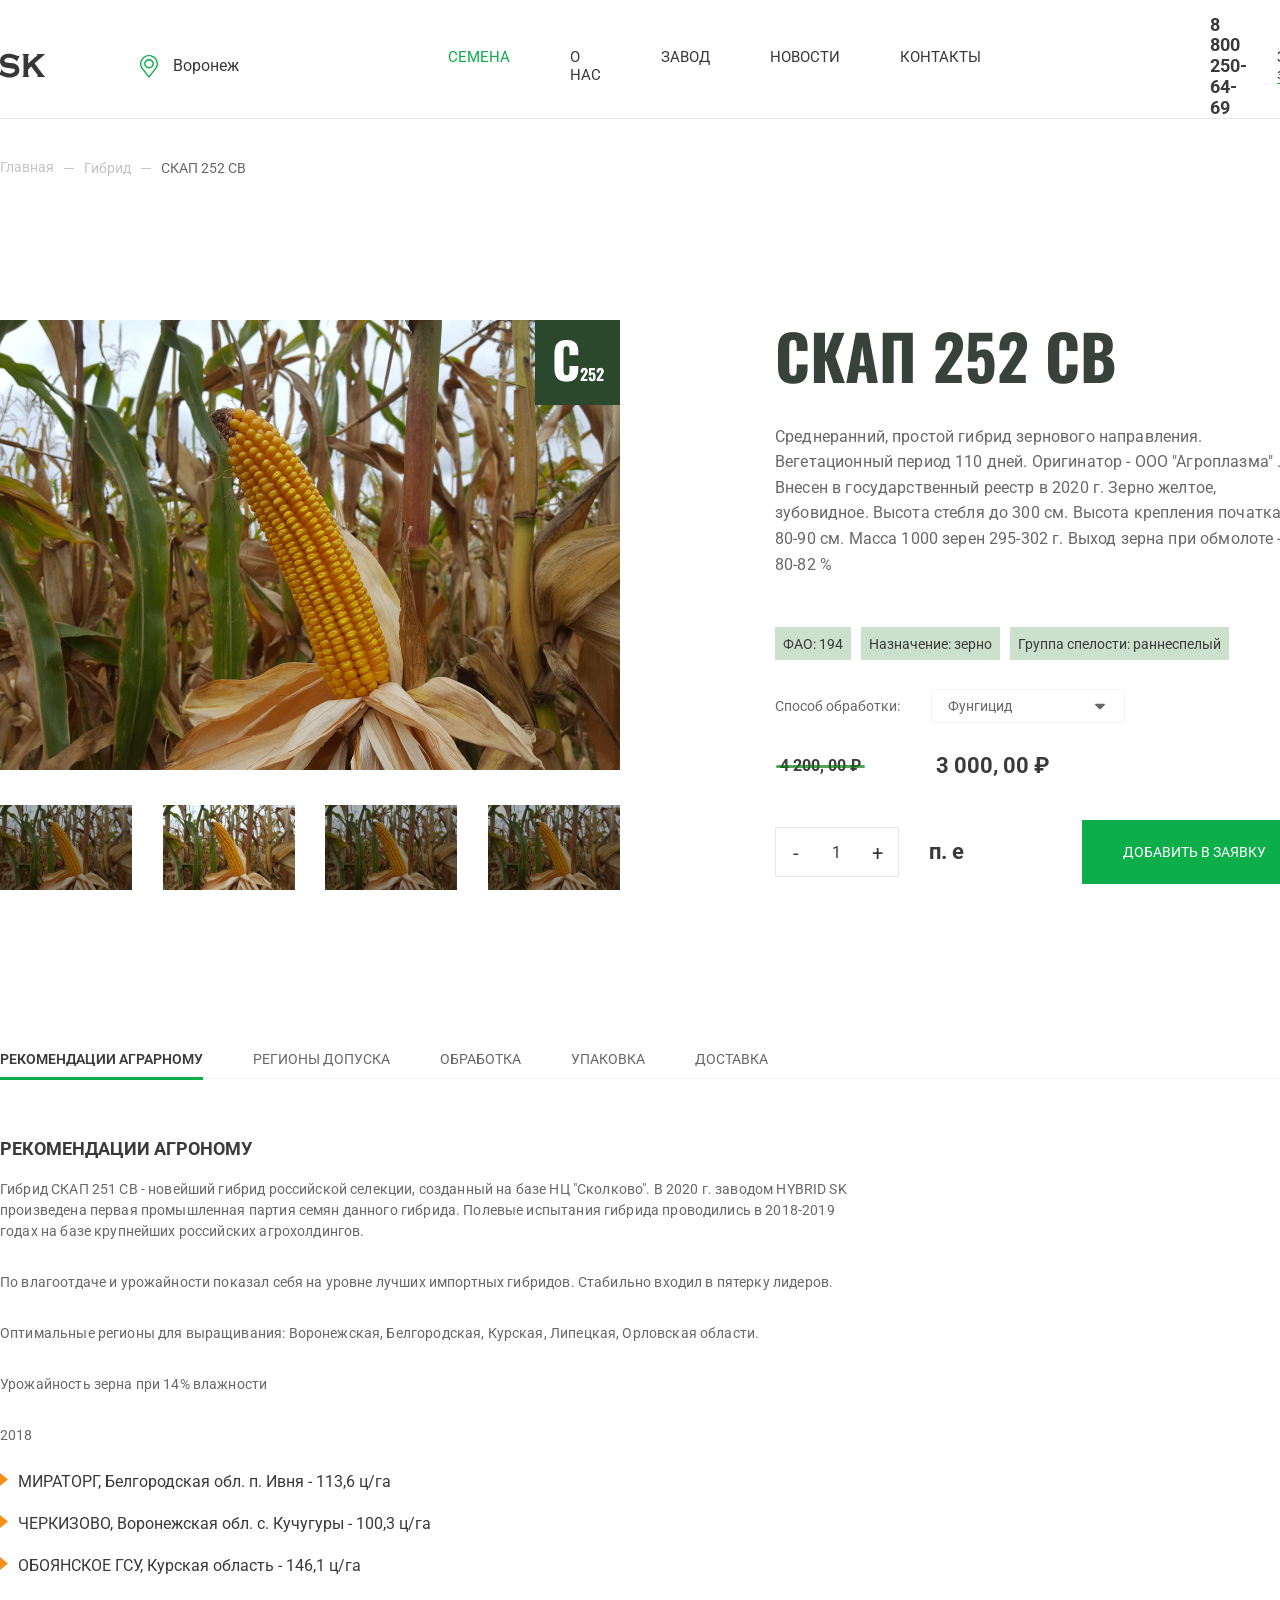
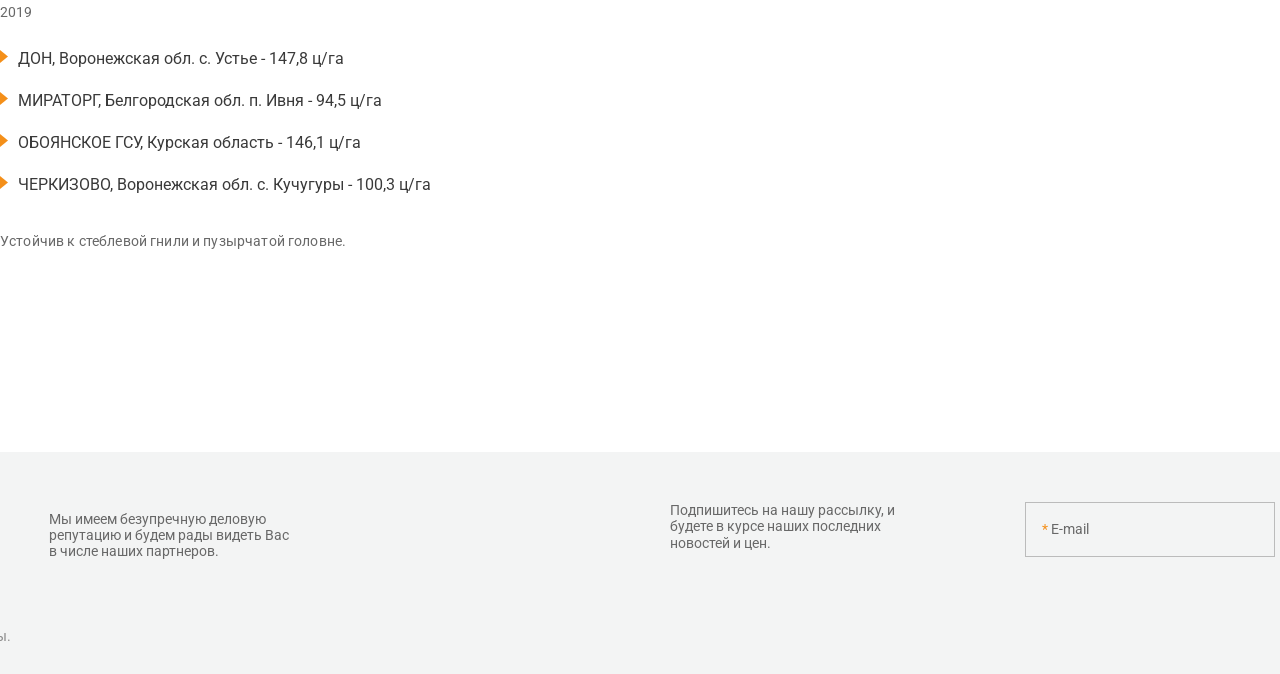
==== index.html @ 4762bc32 "test page" ====
<!doctype html>
<html lang="ru">
<head>
    <meta charset="UTF-8">
    <meta name="viewport"
          content="width=device-width, user-scalable=no, initial-scale=1.0, maximum-scale=1.0, minimum-scale=1.0">
    <meta http-equiv="X-UA-Compatible" content="ie=edge">


    <!-- fonts    -->
    <link rel="preconnect" href="https://fonts.googleapis.com">
    <link rel="preconnect" href="https://fonts.gstatic.com" crossorigin>
    <link href="https://fonts.googleapis.com/css2?family=Oswald:wght@500&family=Roboto&display=swap" rel="stylesheet">

    <link rel="stylesheet" href="assets/css/Normalize.css">
    <link rel="stylesheet" href="assets/css/main.css">

    <title>Главная</title>
</head>
<body>
    <header class="header">
        <div class="header__wrapper wrapper">
            <div class="header__logo">
                <a href="/">
                    <img src="assets/img/logo.svg" alt="logo">
                </a>
            </div>
            <div class="header__center">
                <div class="header__geo">
                    <img src="assets/img/geo.svg" alt="geolocation">
                    <p class="header__city-title">Воронеж</p>
                </div>
                <nav class="nav">
                    <ul class="nav__list">
                        <li class="nav__item"><a href="#" class="nav__item-link nav__item-link_active">Семена</a></li>
                        <li class="nav__item"><a href="#" class="nav__item-link">О нас</a></li>
                        <li class="nav__item"><a href="#" class="nav__item-link">Завод</a></li>
                        <li class="nav__item"><a href="#" class="nav__item-link">Новости</a></li>
                        <li class="nav__item"><a href="#" class="nav__item-link">Контакты</a></li>
                    </ul>
                    <a href="" class="header__phone">8 800 250-64-69</a>
                </nav>
                <div class="header__right-side">
                    <div class="header__callback">
                        Заказать звонок
                    </div>

                    <div class="header__cart">
                        <svg xmlns="http://www.w3.org/2000/svg" width="22" height="22" viewBox="0 0 22 22" fill="none">
                            <path d="M18.6954 1.28112H15.6291V0H6.3703V1.28107H3.304L1.73835 7.80095H0V12.2422H1.3307L2.81347 22H19.1858L20.6687 12.2422H21.9993V7.80099H20.261L18.6954 1.28112ZM7.65932 1.28902H14.34V2.56215H7.65932V1.28902ZM4.32013 2.5701H6.37034V3.85117H15.6291V2.5701H17.6793L18.9354 7.80095H3.06402L4.32013 2.5701ZM18.0779 20.711H3.92142L2.63451 12.2422H19.3648L18.0779 20.711ZM20.7103 10.9532H1.28902V9.09001H20.7103V10.9532Z" fill="#3A3A3A"/>
                            <path d="M11.6445 14.0234H10.3555V18.9286H11.6445V14.0234Z" fill="#3A3A3A"/>
                            <path d="M7.45309 14.0234H6.16406V18.9286H7.45309V14.0234Z" fill="#3A3A3A"/>
                            <path d="M15.8359 14.0234H14.5469V18.9286H15.8359V14.0234Z" fill="#3A3A3A"/>
                        </svg>
                    </div>
                </div>
            </div>

        </div>
    </header>
    <div class="wrapper">
        <div class="breadcrumbs">
            <a href="" class="breadcrumbs__item">Главная</a>
            <a href="" class="breadcrumbs__item">Гибрид</a>
            <a href="" class="breadcrumbs__item">Скап 252 СВ</a>
        </div>
    </div>
    <main>
        <div class="wrapper main__wrapper">
            <div class="product main__product">
                <div class="product__slider">
                    <div class="product__main-slide">
                        <img src="assets/img/product-image.png" alt="">
                        <div class="product__slide-title"><span class="product__head-char">С</span><span class="product__head-numbers">252</span></div>
                    </div>
                    <div class="product__slides">
                        <img src="assets/img/product-mini.png" class="product__slide-mini " alt="">
                        <img src="assets/img/product-mini.png" class="product__slide-mini product__slide-mini_active" alt="">
                        <img src="assets/img/product-mini.png" class="product__slide-mini " alt="">
                        <img src="assets/img/product-mini.png" class="product__slide-mini " alt="">
                    </div>
                </div>
                <div class="product__information">
                    <div class="product__title">
                        <h2>СКАП 252 СВ</h2>
                    </div>
                    <div class="product__description">
                        Среднеранний, простой гибрид зернового направления. Вегетационный период 110 дней. Оригинатор - ООО "Агроплазма" . Внесен в государственный реестр в 2020 г. Зерно желтое, зубовидное. Высота стебля до 300 см. Высота крепления початка 80-90 см. Масса 1000 зерен 295-302 г. Выход зерна при обмолоте - 80-82 %
                    </div>
                    <div class="product__tags">
                        <div class="product__tags-title">ФАО: 194</div>
                        <div class="product__tags-title">Назначение: зерно</div>
                        <div class="product__tags-title">Группа спелости: раннеспелый</div>
                    </div>

                    <form class="form">
                        <div class="product__processing-method">
                            <label for="processing-methods">Способ обработки: </label>
                            <select name="processing-methods">
                                <option>Фунгицид</option>
                            </select>
                        </div>
                        <div class="product__prices">
                            <div class="product__price product__price_old">
                                4 200, 00 ₽
                            </div>
                            <div class="product__price product__price_new">
                                <label for="price">3 000, 00 ₽</label>
                                <input type="hidden" value="3000" name="price">
                            </div>
                        </div>
                        <div class="product__counter">
                            <div class="product__quantity-block">
                                <div class=" product__quantity-item product__quantity_plus">-</div>
                                <input value="1" class="product__quantity-item product__quantity_show">
                                <div class="product__quantity-item product__quantity_minus">+</div>
                            </div>
                            <span>п. е</span>
                            <button type="submit" class="btn btn-submit product__submit">добавить в заявку</button>
                        </div>
                    </form>
                </div>
            </div>
            <div class="information main__information">
                <div class="wrapper">
                    <div class="information__menu">
                        <ul class="information__menu-list" id="information__menu-list">
                            <li class="information__menu-item">
                                <button class="information__menu-button information__menu-button_active">Рекомендации аграрному</button>
                            </li>
                            <li class="information__menu-item">
                                <button class="information__menu-button">Регионы допуска</button>
                            </li>
                            <li class="information__menu-item">
                                <button class="information__menu-button">Обработка</button>
                            </li>
                            <li class="information__menu-item">
                                <button class="information__menu-button">Упаковка</button>
                            </li>
                            <li class="information__menu-item">
                                <button class="information__menu-button">Доставка</button>
                            </li>
                        </ul>
                    </div>
                    <div class="information__body">
                        <h2 class="information__body-title">Рекомендации агроному</h2>
                        <div class="information__body-description">
                            <p>
                            Гибрид СКАП 251 СВ - новейший гибрид российской селекции, созданный на базе НЦ "Сколково". В 2020 г. заводом HYBRID SK произведена первая промышленная партия семян данного гибрида. Полевые испытания гибрида проводились  в 2018-2019 годах на базе крупнейших российских агрохолдингов.
                            </p>
                            <p>
                            По влагоотдаче  и урожайности показал себя на уровне лучших импортных гибридов. Стабильно входил в пятерку лидеров.
                            </p>
                            <p>
                            Оптимальные регионы для выращивания: Воронежская, Белгородская, Курская, Липецкая, Орловская области.
                            </p>
                            <p>
                            Урожайность  зерна при 14% влажности
                            </p>
                            <ul class="information__body-productivity productivity__list">
                                <h4 class="productivity__list-title">2018</h4>
                                <li class="productivity__list-item">МИРАТОРГ, Белгородская обл. п. Ивня  -  113,6 ц/га</li>
                                <li class="productivity__list-item">ЧЕРКИЗОВО, Воронежская обл. с. Кучугуры - 100,3 ц/га</li>
                                <li class="productivity__list-item">ОБОЯНСКОЕ ГСУ, Курская область - 146,1 ц/га</li>
                            </ul>
                            <ul class="information__body-productivity productivity__list">
                                <h4 class="productivity__list-title">2019</h4>
                                <li class="productivity__list-item">ДОН, Воронежская обл. с. Устье - 147,8 ц/га</li>
                                <li class="productivity__list-item">МИРАТОРГ, Белгородская обл. п. Ивня  -  94,5 ц/га</li>
                                <li class="productivity__list-item">ОБОЯНСКОЕ ГСУ, Курская область - 146,1 ц/га</li>
                                <li class="productivity__list-item">ЧЕРКИЗОВО, Воронежская обл. с. Кучугуры - 100,3 ц/га</li>
                            </ul>
                            <p>Устойчив к стеблевой гнили и пузырчатой головне.</p>
                        </div>
                    </div>
                </div>
            </div>
        </div>
    </main>
    <footer>
        <div class="wrapper">
            <div class="footer__top">
                <div class="footer__info">
                    <a href="" class="footer__logo-link">
                        <img src="assets/img/logo.svg" alt="Логотип футер" class="footer__logo-img">
                    </a>
                    <div class="footer__discription">
                        Мы имеем безупречную деловую репутацию и будем рады видеть Вас в числе наших партнеров.
                    </div>
                </div>
                <div class="footer__mail">
                    <div class="footer__mail-description">
                        Подпишитесь на нашу рассылку,
                        и будете в курсе наших последних новостей и цен.
                    </div>
                    <form action="" class="footer__mail-form">
                        <div class="footer__mail-input">
                            <input type="text" class="footer__mail-field">
                            <label for="" class="information__mail-label">
                                <span class="input_requered">*</span>
                                E-mail
                            </label>
                        </div>
                        <button class="footer__mail-button">ПОДПИСАТЬСЯ</button>
                    </form>
                </div>
            </div>
            <div class="footer-bottom">
                <div class="footer__copyright">
                    © 2022 HYBRID SK. Все права защищены.
                </div>
                <p class="footer__developer">
                    Разработано в <a href="https://stebnev-studio.ru/" id="developer">Stebnev-Studio</a>
                </p>
            </div>
        </div>
    </footer>

    <script src="assets/js/main.js"></script>
</body>
</html>
---- assets/css/main.css ----
:root {
    --colortext-dark: #36423A;
    --light-white: #FFF;
}

h1, h2, h3, h4, h5, h6{
    margin: 0;
}
h1 {
    color: var(--colortext-dark);
    font-family: 'Oswald', sans-serif;
    font-size: 72px;
    font-style: normal;
    font-weight: 700;

}

h2 {
    color: var(--colortext-dark);
    font-family: 'Oswald', sans-serif;
    font-size: 62px;
    font-style: normal;
    font-weight: 700;
    text-transform: uppercase;
}

h3 {
    color: var(--colortext-dark);
    font-family: Oswald, sans-serif;
    font-size: 48px;
    font-style: normal;
    font-weight: 700;
    text-transform: uppercase;
}

h4 {
    color: var(--colortext-dark);
    font-family: Oswald, sans-serif;
    font-size: 40px;
    font-style: normal;
    font-weight: 700;
    text-transform: uppercase;
}

h5 {
    color: var(--colortext-dark);
    font-family: Oswald, sans-serif;
    font-size: 24px;
    font-style: normal;
    font-weight: 700;
    text-transform: uppercase;
}

h6 {
    color: var(--colortext-dark);
    font-family: "Roboto";
    font-size: 18px;
    font-style: normal;
    font-weight: 700;
    text-transform: uppercase;
}

p {
    color: #686868;
    font-family: "Roboto", sans-serif;
    font-size: 16px;
    font-style: normal;
    font-weight: 400;
    margin-top: 0;
    margin-bottom: 0;
}

span {
    font-family: "Roboto";
    font-style: normal;
}
header, main, footer{
    display: flex;
    justify-content: center;
}

.wrapper {
    max-width: 1800px;
    margin: 0 auto;
    align-items: baseline;
}

/* header */
header {
    display: flex;
    justify-content: center;
    width: 100%;
    box-sizing: border-box;
    border-bottom: 1px solid #E8E8E8;
}

.header > .wrapper{
    display: flex;
    align-content: space-around;
    box-sizing: border-box;
    justify-content: center;
}
.header__logo > *{
    display: block;
}

.header__logo {
    display: block;
    margin-top: 20px;
    margin-bottom: 25px;
    margin-right: 94px;
}

.header__logo > a{
    display: block;
    height: 58px;
}
.header__logo img {
    min-width: 216.001px;
    height: 58px;
}

.header__geo{
    display: flex;
    align-items: center;
    justify-content: space-between;
}
.header__city-title {
    margin-left: 15px;
    font-family: Roboto, sans-serif;
    color: #3A3A3A;
}

.header__center {
    display: flex;
    align-items: center;
}

.nav {
    display: flex;
    align-items: center;
    margin-left: 209px;
}
.nav__list{
    display: flex;
    padding: 0;
    margin-right: 229px;
    margin-top: 0;
    margin-bottom: 0;
}
.nav__item {
    display: block;
    list-style: none;
    margin-right: 60px;
}
.nav__item:last-child{
    margin: 0;
}

.nav__item-link{
    display: block;
    text-decoration: none;
    color: #3A3A3A;
    font-family: Roboto, sans-serif;
    font-size: 15px;
    font-style: normal;
    font-weight: 400;
    text-transform: uppercase;
}

.nav__item-link:hover,
.nav__item-link_active{
    color: #0CAE49;
}

.header__phone {
    text-decoration: none;
    color: #3A3A3A;
    font-family: Roboto, sans-serif;
    font-size: 18px;
    font-style: normal;
    font-weight: 700;
    text-transform: uppercase;
    margin-right: 30px;
}

.header__right-side {
    display: flex;
    position: relative;
    align-items: center;
}

.header__callback {
    color: #3A3A3A;
    font-family: Roboto, sans-serif;
    font-size: 15px;
    font-style: normal;
    font-weight: 400;
    border-bottom: 1px solid #0CAE49;
    margin-right: 88px;
    cursor: pointer;
}
.header__callback:hover{
    color: #0CAE49;
}

.header__cart{
    cursor: pointer;
}
.header__cart::after{
    content: "0";
    text-align: center;
    color: white;
    line-height: 20px;
    font-family: Roboto, sans-serif;
    font-size: 13px;
    display: block;
    border-radius: 50%;
    position: absolute;
    top: -10px;
    right: -10px;
    width: 20px;
    height: 20px;
    background: #7E7E7E;
}

/* Main */
main{
    display: flex;
    flex-direction: column;
    justify-content: center;
    align-content: stretch;
}
.breadcrumbs {
    display: flex;
    position: relative;
    margin-top: 40px;
    margin-bottom: 144px;
}
.breadcrumbs__item {
    color: #C4C4C4;
    text-decoration: none;
    font-family: Roboto, sans-serif;
    font-size: 14px;
    font-style: normal;
    font-weight: 400;
    margin-right: 20px;
}
.breadcrumbs__item:last-child{
    color: #686868;
    text-transform: uppercase;
}
.breadcrumbs__item:not(:first-child){
    margin-left: 10px;
    margin-right: 20px;
}
.breadcrumbs__item:not(:first-child)::before{
    content: "";
    position: relative;
    display: block;
    top: 50%;
    left: -20px;
    height: 1px;
    width: 10px;
    background: #C4C4C4;
}

.main__wrapper {
    width: 1490px;
}

.product{
    display: flex;
    margin-bottom: 150px;
}

.product__slider {
    width: 620px;
    margin-right: 155px;
}

.product__main-slide{
    position: relative;
}
.product__slide-title{
    padding: 10px;
    box-sizing: border-box;
    position: absolute;
    top: 0;
    right: 0;
    width: 85px;
    height: 85px;
    background: #2B482D;
    text-align: center;
}

.product__head-char{
    color: #FFF;
    text-align: center;
    font-family: Oswald;
    font-size: 50px;
    font-style: normal;
    font-weight: 700;
    text-transform: uppercase;
}

.product__head-numbers{
    color: #FFF;
    font-family: Oswald;
    font-size: 16px;
    font-style: normal;
    font-weight: 700;
    line-height: 140%;
    text-transform: uppercase;
}

.product__slides {
    display: flex;
    margin-top: 30px;
    justify-content: space-between;
}
.product__slide-mini{
    filter: brightness(70%);
    cursor: pointer;
}
.product__slide-mini_active{
    filter: brightness(100%);
}

.product__title{
    font-family: Oswald, sans-serif;
    margin-top: 0;
    font-size: 60px;
}

.product__description{
    width: 530px;
    color: #686868;
    font-family: Roboto;
    font-size: 16px;
    font-style: normal;
    font-weight: 400;
    letter-spacing: 0.15px;
    margin-top: 32px;
    line-height: 1.6rem;
}

.product__tags {
    display: flex;
    max-width: 530px;
    flex-wrap: wrap;
    line-height: 200%;
    margin-top: 50px;
}

.product__tags-title {
    color: #3A3A3A;
    font-family: Roboto;
    font-size: 14px;
    font-style: normal;
    font-weight: 400;
    line-height: 200%; /* 28px */
    display: block;
    background: #CCE1CC;
    text-align: center;
    margin-bottom: 10px;
    padding: 3px 8px 2px 8px;
    margin-right: 10px;
}

.product__processing-method{
    display: flex;
    align-items: center;
    margin-top: 19px;
    position: relative;
}
.product__processing-method > label{
    color: #686868;
    font-family: Roboto;
    font-size: 14px;
    font-style: normal;
    font-weight: 400;
    margin-right: 31px;
}
.product__processing-method > select {
    position: relative;
    padding: 8px 16px;
    width: 194px;
    border-radius: 4px;
    border: 1px solid #F3F4F4;
    color: #686868;
    font-family: Roboto;
    font-size: 14px;
    font-style: normal;
    text-align: left;
    background: url('data:image/svg+xml,<svg width="16" height="17" viewBox="0 0 16 17" fill="none" xmlns="http://www.w3.org/2000/svg"><path d="M3.21478 6.87847L7.48679 11.1503C7.76929 11.4328 8.23071 11.4328 8.51321 11.1503L12.7852 6.87847C13.2435 6.42022 12.9202 5.63867 12.2704 5.63867H3.72956C3.07981 5.63867 2.75651 6.42022 3.21478 6.87847Z" fill="%23686868"/></svg>') no-repeat right;
    background-position-x: calc(100% - 16px);
}

.product__processing-method > select {
    -webkit-appearance: none;
    -moz-appearance: none;
    appearance: none;
}

.product__prices{
    display: flex;
    margin-top: 30px;
    align-items: center;
    position: relative;
}
.product__price{
    color: #3A3A3A;
    font-family: Roboto;
    font-style: normal;
    font-size: 22px;
    font-weight: 500;
    font-weight: bold;
}
.product__price_old{
    position: relative;
    font-size: 16px;
    margin-right: 75px;

    margin-left: 5px;
}
.product__price_old:before{
    content: "";
    position: absolute;
    display: block;
    top: 45%;
    left: -4px;
    width: 110%;
    height: 3px;
    border-radius: 3px;
    background: rgba(11, 126, 19, 0.70);
}

.product__counter{
    margin-top: 41px;
    display: flex;
    align-items: center;
}
.product__counter > span{
    color: #3A3A3A;
    font-family: Roboto;
    font-size: 22px;
    font-style: normal;
    font-weight: 700;
    margin-right: 118px;
}
.product__quantity-block{
    display: flex;
    width: 124px;
    height: 50px;
    box-sizing: border-box;
    border: 1px solid #E8E8E8;
    overflow: hidden;
    margin-right: 30px;
}
.product__quantity-item{
    display: block;
    padding: 0;
    margin: 0;
    font-family: Roboto;
    color: #3A3A3A;
    font-size: 16px;
    font-style: normal;
    font-weight: 400;
    width: 41.3px;
    height: 50px;
    line-height: 50px;
    text-align: center;
}
.product__quantity_show{
    outline:none;
    outline-offset: 0;
    border: 0;
}
.product__quantity_plus, .product__quantity_minus{
    cursor: pointer;
    font-size: 20px;
}
.btn{
    display: flex;
    width: 224px;
    height: 64px;
    padding: 20px 35px;
    justify-content: center;
    align-items: center;
    gap: 10px;
    flex-shrink: 0;
    border: 0;
    outline: 0;
}
.product__submit{
    background: #0CAE49;
    color: #FFF;
    text-align: center;
    font-family: Roboto;
    font-size: 14px;
    font-style: normal;
    font-weight: 400;

    text-transform: uppercase;
}

.information__menu-list{
    display: flex;
    width: 100%;
    padding-left: 0;
    border-bottom: 1px solid #F3F4F4;
}
.information__menu-list > .information__menu-item{
    position: relative;
    list-style: none;
    margin-right: 50px;
    height: 38px;
}

.information__menu-list .information__menu-button{
    display: block;
    background: none;
    height: 100%;
    border: none;
    color: #686868;
    text-align: center;
    font-family: Roboto;
    font-size: 14px;
    font-style: normal;
    font-weight: 400;
    text-transform: uppercase;
    line-height: 24px;
    padding-left: 0;
    padding-right: 0;
}
.information__menu-list .information__menu-button::after{
    content: "";
    display: block;
    position: absolute;
    width: 0;
    transition: width .3s ease-in;
    height: 3px;
    bottom: -2px;
    left: 0;
    background: #0CAE49;
}
.information__menu-list .information__menu-button_active{
    color: #3A3A3A;
    text-align: center;
    font-family: Roboto;
    font-size: 14px;
    font-style: normal;
    font-weight: 600;
    text-transform: uppercase;
}
.information__menu-list .information__menu-button_active::after{
    content: "";
    display: block;
    position: absolute;
    width: 100%;
    transition: width .3s ease-in;
    height: 3px;
    bottom: -2px;
    left: 0;
    background: #0CAE49;
}

.information__body {
    margin-top: 60px;
}

.information__body-title{
    color: #3A3A3A;
    font-family: Roboto;
    font-size: 18px;
    font-style: normal;
    font-weight: 700;
    margin-bottom: 20px;
}

.information__body-description {
    width: 873px;
}
.information__body-description > p{
    color: #686868;
    font-family: Roboto;
    font-size: 14px;
    font-style: normal;
    font-weight: 400;
    line-height: 150%; /* 21px */
    letter-spacing: 0.15px;
    margin-bottom: 30px;
}

.productivity__list {
    padding-left: 0;
    position: relative;
    list-style: none;
    margin-bottom: 20px;
}
.productivity__list-title {
    color: #686868;
    font-family: Roboto;
    font-size: 14px;
    font-style: normal;
    font-weight: 400;
    line-height: 150%; /* 21px */
    letter-spacing: 0.15px;
    margin-bottom: 20px;
}
.productivity__list > .productivity__list-item{
    position: relative;
    color: #3A3A3A;
    font-family: Roboto;
    font-size: 16px;
    font-style: normal;
    font-weight: 400;
    line-height: 2;
    margin-bottom: 10px;
    padding-left: 18px;
}
.productivity__list > .productivity__list-item:last-child{
    margin-bottom: 0;
}
.productivity__list > .productivity__list-item:before {
    content: "";
    position: absolute;
    top: 7px;
    left: 0;
    width: 8px;
    height: 13px;
    background-image: url([data-uri]);
    background-repeat: no-repeat;
}

.information__body-description > p:last-child{
    margin-bottom: 0;
    margin-top: 30px;
}

footer{
    margin-top: 200px;
    background: #F3F4F4;
    padding-top: 50px;
    padding-bottom: 20px;
}

.footer__top{
    display: flex;
    margin-bottom: 60px;

}

.footer__info{
    display: flex;
    justify-content: space-between;
    align-items: center;
    width: 560px;
    margin-right: 371px;
}
.footer__discription{
    color: #686868;
    font-family: Roboto;
    font-size: 14px;
    font-style: normal;
    font-weight: 400;
    width: 250px;
}

.footer__mail{
    width: 870px;
    display: flex;
    align-items: flex-start;
    justify-content: space-between;
}
.footer__mail-form{
    display: flex;
    align-items: flex-start;
}
.footer__mail-description {
    color: #686868;
    font-family: Roboto;
    font-size: 14px;
    font-style: normal;
    font-weight: 400;
    width: 250px;
}

.footer__mail-input{
    display: block;
    position: relative;
    width: 250px !important;
    overflow-x: hidden;
    box-sizing: border-box;
    border: 1px solid #BBB;
    margin-left: 106px;
}
.footer__mail-field{
    display: block;
    width: 100%;
    border: 0;
    padding: 16px 0px 16px 16px;
    font-family: Roboto;
    font-style: normal;
    font-size: 14px;
    line-height: 1.5;
    color: #686868;
    background-color: transparent;
    -webkit-appearance: none;
    -moz-appearance: none;
    appearance: none;
    transition: all .2s ease-in;
}
.footer__mail-field:focus + .information__mail-label{
    display: none;
}
.information__mail-label{
    position: absolute;
    font-family: Roboto;
    top: 16px;
    left: 16px;
    font-size: 14px;
    line-height: 1.5;
    color: #686868;
    pointer-events: none;
    transition: all .2s ease-in;
}
.input_requered {
    color: #f48f19;
}
.footer__mail-button{
    display: inline-block;
    padding: 20px 35px 20px 35px;
    border: none;
    min-width: 225px;
    font-family: Roboto;
    font-style: normal;
    font-weight: 400;
    font-size: 14px;
    line-height: 1.8;
    text-align: center;
    vertical-align: middle;
    text-transform: uppercase;
    color: #FFF;
    background-color: #0CAE49;
    cursor: pointer;
    -webkit-user-select: none;
    -moz-user-select: none;
    user-select: none;
    -webkit-appearance: none;
    -moz-appearance: none;
    appearance: none;
    transition: background-color 1s ease;
    margin-left: 40px;
}

.footer-bottom {
    display: flex;
    width: 100%;
    justify-content: space-between;
    color: #8B8B8B;
    font-family: Roboto;
    font-size: 14px;
    font-style: normal;
    font-weight: 400;
    margin-bottom: 6px;
}
#developer{
    color: #3A3A3A;
    font-family: Roboto;
    font-size: 14px;
    font-style: normal;
    font-weight: 400;
    line-height: 150%;
    text-decoration: none;
    line-height: 20px;
    border-bottom: 2px solid #0CAE49;
}
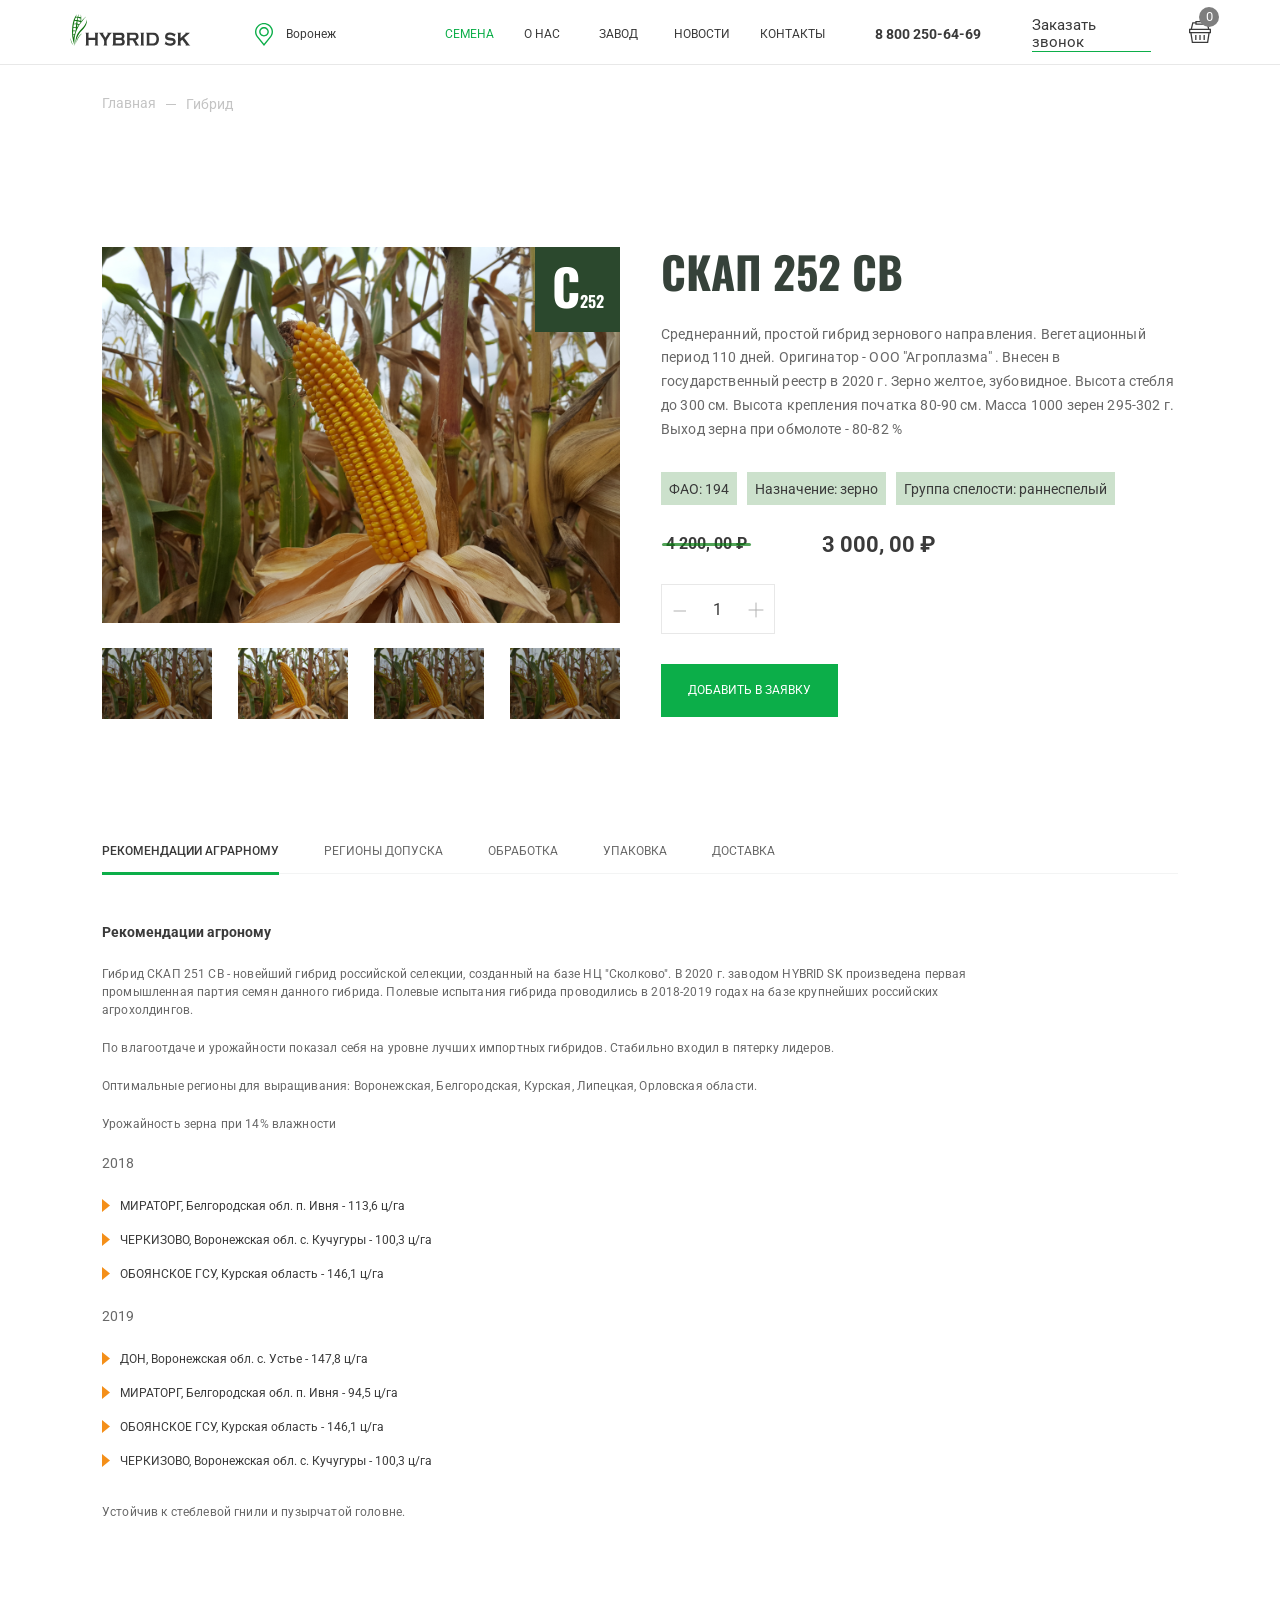
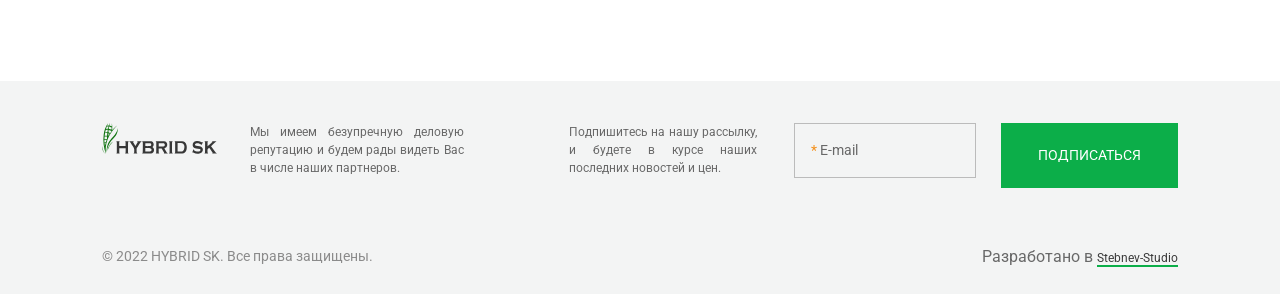
==== commit c88158da: "add second styles" ====
--- a/index.html
+++ b/index.html
@@ -11,211 +11,228 @@
     <link rel="preconnect" href="https://fonts.googleapis.com">
     <link rel="preconnect" href="https://fonts.gstatic.com" crossorigin>
     <link href="https://fonts.googleapis.com/css2?family=Oswald:wght@500&family=Roboto&display=swap" rel="stylesheet">
-
+    <!-- Styles   -->
     <link rel="stylesheet" href="assets/css/Normalize.css">
+    <link rel="stylesheet" href="assets/fonts/fa/css/all.min.css">
     <link rel="stylesheet" href="assets/css/main.css">
+    <link rel="stylesheet" href="assets/css/media.css">
 
     <title>Главная</title>
 </head>
-<body>
-    <header class="header">
-        <div class="header__wrapper wrapper">
-            <div class="header__logo">
-                <a href="/">
-                    <img src="assets/img/logo.svg" alt="logo">
-                </a>
-            </div>
-            <div class="header__center">
-                <div class="header__geo">
-                    <img src="assets/img/geo.svg" alt="geolocation">
-                    <p class="header__city-title">Воронеж</p>
-                </div>
-                <nav class="nav">
-                    <ul class="nav__list">
-                        <li class="nav__item"><a href="#" class="nav__item-link nav__item-link_active">Семена</a></li>
-                        <li class="nav__item"><a href="#" class="nav__item-link">О нас</a></li>
-                        <li class="nav__item"><a href="#" class="nav__item-link">Завод</a></li>
-                        <li class="nav__item"><a href="#" class="nav__item-link">Новости</a></li>
-                        <li class="nav__item"><a href="#" class="nav__item-link">Контакты</a></li>
-                    </ul>
-                    <a href="" class="header__phone">8 800 250-64-69</a>
-                </nav>
-                <div class="header__right-side">
-                    <div class="header__callback">
-                        Заказать звонок
-                    </div>
-
-                    <div class="header__cart">
-                        <svg xmlns="http://www.w3.org/2000/svg" width="22" height="22" viewBox="0 0 22 22" fill="none">
-                            <path d="M18.6954 1.28112H15.6291V0H6.3703V1.28107H3.304L1.73835 7.80095H0V12.2422H1.3307L2.81347 22H19.1858L20.6687 12.2422H21.9993V7.80099H20.261L18.6954 1.28112ZM7.65932 1.28902H14.34V2.56215H7.65932V1.28902ZM4.32013 2.5701H6.37034V3.85117H15.6291V2.5701H17.6793L18.9354 7.80095H3.06402L4.32013 2.5701ZM18.0779 20.711H3.92142L2.63451 12.2422H19.3648L18.0779 20.711ZM20.7103 10.9532H1.28902V9.09001H20.7103V10.9532Z" fill="#3A3A3A"/>
-                            <path d="M11.6445 14.0234H10.3555V18.9286H11.6445V14.0234Z" fill="#3A3A3A"/>
-                            <path d="M7.45309 14.0234H6.16406V18.9286H7.45309V14.0234Z" fill="#3A3A3A"/>
-                            <path d="M15.8359 14.0234H14.5469V18.9286H15.8359V14.0234Z" fill="#3A3A3A"/>
-                        </svg>
-                    </div>
-                </div>
-            </div>
-
-        </div>
-    </header>
-    <div class="wrapper">
-        <div class="breadcrumbs">
-            <a href="" class="breadcrumbs__item">Главная</a>
-            <a href="" class="breadcrumbs__item">Гибрид</a>
-            <a href="" class="breadcrumbs__item">Скап 252 СВ</a>
-        </div>
-    </div>
-    <main>
-        <div class="wrapper main__wrapper">
-            <div class="product main__product">
-                <div class="product__slider">
-                    <div class="product__main-slide">
-                        <img src="assets/img/product-image.png" alt="">
-                        <div class="product__slide-title"><span class="product__head-char">С</span><span class="product__head-numbers">252</span></div>
-                    </div>
-                    <div class="product__slides">
-                        <img src="assets/img/product-mini.png" class="product__slide-mini " alt="">
-                        <img src="assets/img/product-mini.png" class="product__slide-mini product__slide-mini_active" alt="">
-                        <img src="assets/img/product-mini.png" class="product__slide-mini " alt="">
-                        <img src="assets/img/product-mini.png" class="product__slide-mini " alt="">
-                    </div>
-                </div>
-                <div class="product__information">
-                    <div class="product__title">
-                        <h2>СКАП 252 СВ</h2>
-                    </div>
-                    <div class="product__description">
-                        Среднеранний, простой гибрид зернового направления. Вегетационный период 110 дней. Оригинатор - ООО "Агроплазма" . Внесен в государственный реестр в 2020 г. Зерно желтое, зубовидное. Высота стебля до 300 см. Высота крепления початка 80-90 см. Масса 1000 зерен 295-302 г. Выход зерна при обмолоте - 80-82 %
-                    </div>
-                    <div class="product__tags">
-                        <div class="product__tags-title">ФАО: 194</div>
-                        <div class="product__tags-title">Назначение: зерно</div>
-                        <div class="product__tags-title">Группа спелости: раннеспелый</div>
-                    </div>
-
-                    <form class="form">
-                        <div class="product__processing-method">
-                            <label for="processing-methods">Способ обработки: </label>
-                            <select name="processing-methods">
-                                <option>Фунгицид</option>
-                            </select>
+<body id="body">
+<header class="header">
+    <div class="header__wrapper wrapper">
+        <div class="header__logo">
+            <a href="/">
+                <img src="assets/img/logo.svg" alt="logo">
+            </a>
+        </div>
+        <div class="header__center">
+            <div class="header__geo">
+                <img src="assets/img/geo.svg" alt="geolocation">
+                <p class="header__city-title">Воронеж</p>
+            </div>
+            <nav class="nav">
+                <ul class="nav__list">
+                    <li class="nav__item"><a href="#" class="nav__item-link nav__item-link_active">Семена</a></li>
+                    <li class="nav__item"><a href="#" class="nav__item-link">О нас</a></li>
+                    <li class="nav__item"><a href="#" class="nav__item-link">Завод</a></li>
+                    <li class="nav__item"><a href="#" class="nav__item-link">Новости</a></li>
+                    <li class="nav__item"><a href="#" class="nav__item-link">Контакты</a></li>
+                </ul>
+                <a href="" class="header__phone">8 800 250-64-69</a>
+            </nav>
+            <div class="header__right-side">
+                <div class="header__callback">
+                    <span class="callback__text">Заказать звонок</span>
+                    <div class="callback__icon">
+                        <img src="assets/img/phone.svg" alt="">
+                    </div>
+                </div>
+
+                <div class="header__cart">
+                    <svg xmlns="http://www.w3.org/2000/svg" width="22" height="22" viewBox="0 0 22 22" fill="none">
+                        <path d="M18.6954 1.28112H15.6291V0H6.3703V1.28107H3.304L1.73835 7.80095H0V12.2422H1.3307L2.81347 22H19.1858L20.6687 12.2422H21.9993V7.80099H20.261L18.6954 1.28112ZM7.65932 1.28902H14.34V2.56215H7.65932V1.28902ZM4.32013 2.5701H6.37034V3.85117H15.6291V2.5701H17.6793L18.9354 7.80095H3.06402L4.32013 2.5701ZM18.0779 20.711H3.92142L2.63451 12.2422H19.3648L18.0779 20.711ZM20.7103 10.9532H1.28902V9.09001H20.7103V10.9532Z" fill="#3A3A3A"/>
+                        <path d="M11.6445 14.0234H10.3555V18.9286H11.6445V14.0234Z" fill="#3A3A3A"/>
+                        <path d="M7.45309 14.0234H6.16406V18.9286H7.45309V14.0234Z" fill="#3A3A3A"/>
+                        <path d="M15.8359 14.0234H14.5469V18.9286H15.8359V14.0234Z" fill="#3A3A3A"/>
+                    </svg>
+                </div>
+                <div class="wrapper__burger" id="burger-icon">
+                    <div class="header__burger-menu"></div>
+                </div>
+            </div>
+        </div>
+
+    </div>
+</header>
+<div class="wrapper">
+    <div class="breadcrumbs">
+        <a href="" class="breadcrumbs__item">Главная</a>
+        <a href="" class="breadcrumbs__item">Гибрид</a>
+        <a href="" class="breadcrumbs__item">Скап 252 СВ</a>
+    </div>
+</div>
+<main>
+    <div class="wrapper main__wrapper">
+        <div class="product main__product">
+            <div class="product__slider">
+                <div class="product__main-slide">
+                    <img src="assets/img/product-image.png" alt="">
+                    <div class="product__slide-title"><span class="product__head-char">С</span><span class="product__head-numbers">252</span></div>
+                </div>
+                <div class="product__slides">
+                    <img src="assets/img/product-mini.png" class="product__slide-mini " alt="">
+                    <img src="assets/img/product-mini.png" class="product__slide-mini product__slide-mini_active" alt="">
+                    <img src="assets/img/product-mini.png" class="product__slide-mini " alt="">
+                    <img src="assets/img/product-mini.png" class="product__slide-mini " alt="">
+                </div>
+            </div>
+            <div class="product__information">
+                <div class="product__title">
+                    <h2>СКАП 252 СВ</h2>
+                </div>
+                <div class="product__description">
+                    Среднеранний, простой гибрид зернового направления. Вегетационный период 110 дней. Оригинатор - ООО "Агроплазма" . Внесен в государственный реестр в 2020 г. Зерно желтое, зубовидное. Высота стебля до 300 см. Высота крепления початка 80-90 см. Масса 1000 зерен 295-302 г. Выход зерна при обмолоте - 80-82 %
+                </div>
+                <div class="product__tags">
+                    <div class="product__tags-title">ФАО: 194</div>
+                    <div class="product__tags-title">Назначение: зерно</div>
+                    <div class="product__tags-title">Группа спелости: раннеспелый</div>
+                </div>
+
+                <form class="form product__form">
+                    <div class="product__processing-method">
+                        <label for="processing-methods">Способ обработки: </label>
+                        <select name="processing-methods">
+                            <option>Фунгицид</option>
+                        </select>
+                    </div>
+                    <div class="product__prices">
+                        <div class="product__price product__price_old">
+                            4 200, 00 ₽
                         </div>
-                        <div class="product__prices">
-                            <div class="product__price product__price_old">
-                                4 200, 00 ₽
+                        <div class="product__price product__price_new">
+                            <label for="price">3 000, 00 ₽</label>
+                            <input type="hidden" value="3000" name="price">
+                        </div>
+                    </div>
+                    <div class="product__counter">
+                        <div class="product__quantity-block">
+                            <div class=" product__quantity-item product__quantity_plus">
+                                <svg xmlns="http://www.w3.org/2000/svg" width="13" height="13" viewBox="0 0 13 13" fill="none">
+                                    <path d="M1 8H13" stroke="#B1B1B1" stroke-linecap="round"/>
+                                </svg>
                             </div>
-                            <div class="product__price product__price_new">
-                                <label for="price">3 000, 00 ₽</label>
-                                <input type="hidden" value="3000" name="price">
+                            <input value="1" class="product__quantity-item product__quantity_show">
+                            <div class="product__quantity-item product__quantity_minus">
+                                <svg xmlns="http://www.w3.org/2000/svg" width="16" height="16" viewBox="0 0 16 16" fill="none" class="count__add">
+                                    <path d="M1 8H15" stroke="#B1B1B1" stroke-linecap="round"></path>
+                                    <path d="M8 15V1" stroke="#B1B1B1" stroke-linecap="round"></path>
+                                </svg>
                             </div>
                         </div>
-                        <div class="product__counter">
-                            <div class="product__quantity-block">
-                                <div class=" product__quantity-item product__quantity_plus">-</div>
-                                <input value="1" class="product__quantity-item product__quantity_show">
-                                <div class="product__quantity-item product__quantity_minus">+</div>
-                            </div>
-                            <span>п. е</span>
-                            <button type="submit" class="btn btn-submit product__submit">добавить в заявку</button>
-                        </div>
-                    </form>
-                </div>
-            </div>
-            <div class="information main__information">
-                <div class="wrapper">
-                    <div class="information__menu">
-                        <ul class="information__menu-list" id="information__menu-list">
-                            <li class="information__menu-item">
-                                <button class="information__menu-button information__menu-button_active">Рекомендации аграрному</button>
-                            </li>
-                            <li class="information__menu-item">
-                                <button class="information__menu-button">Регионы допуска</button>
-                            </li>
-                            <li class="information__menu-item">
-                                <button class="information__menu-button">Обработка</button>
-                            </li>
-                            <li class="information__menu-item">
-                                <button class="information__menu-button">Упаковка</button>
-                            </li>
-                            <li class="information__menu-item">
-                                <button class="information__menu-button">Доставка</button>
-                            </li>
+                        <span class="unit">п. е</span>
+                        <button type="submit" class="btn btn-submit product__submit">добавить в заявку</button>
+                    </div>
+                </form>
+            </div>
+        </div>
+        <div class="information main__information">
+            <div class="wrapper">
+                <div class="information__menu">
+                    <ul class="information__menu-list" id="information__menu-list">
+                        <li class="information__menu-item">
+                            <button class="information__menu-button information__menu-button_active">Рекомендации аграрному</button>
+                        </li>
+                        <li class="information__menu-item">
+                            <button class="information__menu-button">Регионы допуска</button>
+                        </li>
+                        <li class="information__menu-item">
+                            <button class="information__menu-button">Обработка</button>
+                        </li>
+                        <li class="information__menu-item">
+                            <button class="information__menu-button">Упаковка</button>
+                        </li>
+                        <li class="information__menu-item">
+                            <button class="information__menu-button">Доставка</button>
+                        </li>
+                    </ul>
+                </div>
+                <div class="information__body">
+                    <h2 class="information__body-title">Рекомендации агроному</h2>
+                    <div class="information__body-description">
+                        <p>
+                            Гибрид СКАП 251 СВ - новейший гибрид российской селекции, созданный на базе НЦ "Сколково". В 2020 г. заводом HYBRID SK произведена первая промышленная партия семян данного гибрида. Полевые испытания гибрида проводились  в 2018-2019 годах на базе крупнейших российских агрохолдингов.
+                        </p>
+                        <p>
+                            По влагоотдаче  и урожайности показал себя на уровне лучших импортных гибридов. Стабильно входил в пятерку лидеров.
+                        </p>
+                        <p>
+                            Оптимальные регионы для выращивания: Воронежская, Белгородская, Курская, Липецкая, Орловская области.
+                        </p>
+                        <p>
+                            Урожайность  зерна при 14% влажности
+                        </p>
+                        <ul class="information__body-productivity productivity__list">
+                            <h4 class="productivity__list-title">2018</h4>
+                            <li class="productivity__list-item">МИРАТОРГ, Белгородская обл. п. Ивня  -  113,6 ц/га</li>
+                            <li class="productivity__list-item">ЧЕРКИЗОВО, Воронежская обл. с. Кучугуры - 100,3 ц/га</li>
+                            <li class="productivity__list-item">ОБОЯНСКОЕ ГСУ, Курская область - 146,1 ц/га</li>
                         </ul>
-                    </div>
-                    <div class="information__body">
-                        <h2 class="information__body-title">Рекомендации агроному</h2>
-                        <div class="information__body-description">
-                            <p>
-                            Гибрид СКАП 251 СВ - новейший гибрид российской селекции, созданный на базе НЦ "Сколково". В 2020 г. заводом HYBRID SK произведена первая промышленная партия семян данного гибрида. Полевые испытания гибрида проводились  в 2018-2019 годах на базе крупнейших российских агрохолдингов.
-                            </p>
-                            <p>
-                            По влагоотдаче  и урожайности показал себя на уровне лучших импортных гибридов. Стабильно входил в пятерку лидеров.
-                            </p>
-                            <p>
-                            Оптимальные регионы для выращивания: Воронежская, Белгородская, Курская, Липецкая, Орловская области.
-                            </p>
-                            <p>
-                            Урожайность  зерна при 14% влажности
-                            </p>
-                            <ul class="information__body-productivity productivity__list">
-                                <h4 class="productivity__list-title">2018</h4>
-                                <li class="productivity__list-item">МИРАТОРГ, Белгородская обл. п. Ивня  -  113,6 ц/га</li>
-                                <li class="productivity__list-item">ЧЕРКИЗОВО, Воронежская обл. с. Кучугуры - 100,3 ц/га</li>
-                                <li class="productivity__list-item">ОБОЯНСКОЕ ГСУ, Курская область - 146,1 ц/га</li>
-                            </ul>
-                            <ul class="information__body-productivity productivity__list">
-                                <h4 class="productivity__list-title">2019</h4>
-                                <li class="productivity__list-item">ДОН, Воронежская обл. с. Устье - 147,8 ц/га</li>
-                                <li class="productivity__list-item">МИРАТОРГ, Белгородская обл. п. Ивня  -  94,5 ц/га</li>
-                                <li class="productivity__list-item">ОБОЯНСКОЕ ГСУ, Курская область - 146,1 ц/га</li>
-                                <li class="productivity__list-item">ЧЕРКИЗОВО, Воронежская обл. с. Кучугуры - 100,3 ц/га</li>
-                            </ul>
-                            <p>Устойчив к стеблевой гнили и пузырчатой головне.</p>
-                        </div>
-                    </div>
-                </div>
-            </div>
-        </div>
-    </main>
-    <footer>
-        <div class="wrapper">
-            <div class="footer__top">
-                <div class="footer__info">
-                    <a href="" class="footer__logo-link">
-                        <img src="assets/img/logo.svg" alt="Логотип футер" class="footer__logo-img">
-                    </a>
-                    <div class="footer__discription">
-                        Мы имеем безупречную деловую репутацию и будем рады видеть Вас в числе наших партнеров.
-                    </div>
-                </div>
-                <div class="footer__mail">
-                    <div class="footer__mail-description">
-                        Подпишитесь на нашу рассылку,
-                        и будете в курсе наших последних новостей и цен.
-                    </div>
-                    <form action="" class="footer__mail-form">
-                        <div class="footer__mail-input">
-                            <input type="text" class="footer__mail-field">
-                            <label for="" class="information__mail-label">
-                                <span class="input_requered">*</span>
-                                E-mail
-                            </label>
-                        </div>
-                        <button class="footer__mail-button">ПОДПИСАТЬСЯ</button>
-                    </form>
-                </div>
-            </div>
-            <div class="footer-bottom">
-                <div class="footer__copyright">
-                    © 2022 HYBRID SK. Все права защищены.
-                </div>
-                <p class="footer__developer">
-                    Разработано в <a href="https://stebnev-studio.ru/" id="developer">Stebnev-Studio</a>
-                </p>
-            </div>
-        </div>
-    </footer>
-
-    <script src="assets/js/main.js"></script>
+                        <ul class="information__body-productivity productivity__list">
+                            <h4 class="productivity__list-title">2019</h4>
+                            <li class="productivity__list-item">ДОН, Воронежская обл. с. Устье - 147,8 ц/га</li>
+                            <li class="productivity__list-item">МИРАТОРГ, Белгородская обл. п. Ивня  -  94,5 ц/га</li>
+                            <li class="productivity__list-item">ОБОЯНСКОЕ ГСУ, Курская область - 146,1 ц/га</li>
+                            <li class="productivity__list-item">ЧЕРКИЗОВО, Воронежская обл. с. Кучугуры - 100,3 ц/га</li>
+                        </ul>
+                        <p>Устойчив к стеблевой гнили и пузырчатой головне.</p>
+                    </div>
+                </div>
+            </div>
+        </div>
+    </div>
+</main>
+<footer>
+    <div class="wrapper">
+        <div class="footer__top">
+            <div class="footer__info">
+                <a href="" class="footer__logo-link">
+                    <img src="assets/img/logo.svg" alt="Логотип футер" class="footer__logo-img">
+                </a>
+                <div class="footer__discription">
+                    Мы имеем безупречную деловую репутацию и будем рады видеть Вас в числе наших партнеров.
+                </div>
+            </div>
+            <div class="footer__mail">
+                <div class="footer__mail-description">
+                    Подпишитесь на нашу рассылку,
+                    и будете в курсе наших последних новостей и цен.
+                </div>
+                <form action="" class="footer__mail-form">
+                    <div class="footer__mail-input">
+                        <input type="text" class="footer__mail-field" required>
+                        <label for="" class="information__mail-label">
+                            <span class="input_requered">*</span>
+                            E-mail
+                        </label>
+                    </div>
+                    <button class="footer__mail-button">ПОДПИСАТЬСЯ</button>
+                </form>
+            </div>
+        </div>
+        <div class="footer__bottom">
+            <div class="footer__copyright">
+                © 2022 HYBRID SK. Все права защищены.
+            </div>
+            <p class="footer__developer">
+                Разработано в <a href="https://stebnev-studio.ru/" id="developer">Stebnev-Studio</a>
+            </p>
+        </div>
+    </div>
+</footer>
+
+<script src="assets/js/main.js"></script>
 </body>
 </html>
--- a/assets/css/main.css
+++ b/assets/css/main.css
@@ -117,7 +117,7 @@
 }
 .header__logo img {
     min-width: 216.001px;
-    height: 58px;
+
 }
 
 .header__geo{
@@ -135,14 +135,62 @@
     display: flex;
     align-items: center;
 }
-
+.header__burger-menu{
+    transition: .2s;
+    display: none;
+    width: 23px;
+    height: 1px;
+    background: black;
+}
+.header__burger-menu::after, .header__burger-menu::before{
+    content: "";
+    display: block;
+    transform-origin: center;
+    transition: .2s;
+    width: 23px;
+    height: 1px;
+    background: black;
+    position: absolute;
+}
+.header__burger-menu::after{
+    top: 5px;
+}
+.header__burger-menu::before{
+    bottom: 5px;
+
+}
+.wrapper__burger{
+    position: relative;
+    display: none;
+    justify-content: center;
+    align-items: center;
+    height: 23px;
+    width: 23px;
+}
+.burger_active{
+    background: transparent;
+}
+
+.burger_active::after{
+    top: 10px;
+    transform: rotate(45deg);
+}
+.burger_active::before{
+    top: 10px;
+    transform: rotate(-45deg);
+
+}
 .nav {
     display: flex;
     align-items: center;
     margin-left: 209px;
 }
+.nav_active{
+    right: 0 !important;
+}
 .nav__list{
     display: flex;
+    align-items: center;
     padding: 0;
     margin-right: 229px;
     margin-top: 0;
@@ -150,8 +198,10 @@
 }
 .nav__item {
     display: block;
+    min-width: 45px;
     list-style: none;
     margin-right: 60px;
+
 }
 .nav__item:last-child{
     margin: 0;
@@ -159,23 +209,29 @@
 
 .nav__item-link{
     display: block;
+    width: 100%;
     text-decoration: none;
-    color: #3A3A3A;
-    font-family: Roboto, sans-serif;
+    margin-right: 60px;
+    color: #3A3A3A;
+    font-family: Roboto;
     font-size: 15px;
-    font-style: normal;
-    font-weight: 400;
-    text-transform: uppercase;
-}
-
+    font-weight: 400;
+    line-height: 23px;
+    letter-spacing: 0px;
+    text-align: left;
+    text-transform: uppercase;
+}
+.nav__item-link:last-child{
+    margin-right: 0;
+}
 .nav__item-link:hover,
 .nav__item-link_active{
     color: #0CAE49;
 }
-
 .header__phone {
     text-decoration: none;
     color: #3A3A3A;
+    width: 137px;
     font-family: Roboto, sans-serif;
     font-size: 18px;
     font-style: normal;
@@ -199,6 +255,18 @@
     border-bottom: 1px solid #0CAE49;
     margin-right: 88px;
     cursor: pointer;
+}
+.callback__text{
+    display: block;
+    width: 119px;
+    color: #3A3A3A;
+    font-family: Roboto, sans-serif;
+    font-size: 15px;
+    font-style: normal;
+    font-weight: 400;
+}
+.callback__icon{
+    display: none;
 }
 .header__callback:hover{
     color: #0CAE49;
@@ -218,7 +286,7 @@
     border-radius: 50%;
     position: absolute;
     top: -10px;
-    right: -10px;
+    margin-left: 10px;
     width: 20px;
     height: 20px;
     background: #7E7E7E;
@@ -367,6 +435,9 @@
     padding: 3px 8px 2px 8px;
     margin-right: 10px;
 }
+.product__tags-title:last-child{
+    margin-right: 0;
+}
 
 .product__processing-method{
     display: flex;
@@ -459,7 +530,9 @@
     margin-right: 30px;
 }
 .product__quantity-item{
-    display: block;
+    display: flex;
+    justify-content: center;
+    align-items: center;
     padding: 0;
     margin: 0;
     font-family: Roboto;
@@ -472,6 +545,23 @@
     line-height: 50px;
     text-align: center;
 }
+
+.product__quantity-item > .count__remove{
+    display: flex;
+    justify-content: center;
+    align-items: center;
+    width: 20px;
+    height: 20px;
+    margin-right: 10px;
+    cursor: pointer;
+    -webkit-user-select: none;
+    -moz-user-select: none;
+    user-select: none;
+    -webkit-appearance: none;
+    -moz-appearance: none;
+    appearance: none;
+}
+
 .product__quantity_show{
     outline:none;
     outline-offset: 0;
@@ -515,7 +605,7 @@
     position: relative;
     list-style: none;
     margin-right: 50px;
-    height: 38px;
+
 }
 
 .information__menu-list .information__menu-button{
@@ -533,6 +623,8 @@
     line-height: 24px;
     padding-left: 0;
     padding-right: 0;
+    padding-top: 0;
+    padding-bottom: 13px;
 }
 .information__menu-list .information__menu-button::after{
     content: "";
@@ -551,7 +643,7 @@
     font-family: Roboto;
     font-size: 14px;
     font-style: normal;
-    font-weight: 600;
+    font-weight: 500;
     text-transform: uppercase;
 }
 .information__menu-list .information__menu-button_active::after{
@@ -577,6 +669,7 @@
     font-style: normal;
     font-weight: 700;
     margin-bottom: 20px;
+    text-transform: none;
 }
 
 .information__body-description {
@@ -713,6 +806,9 @@
     transition: all .2s ease-in;
 }
 .footer__mail-field:focus + .information__mail-label{
+    display: none;
+}
+.footer__mail-field:valid + .information__mail-label{
     display: none;
 }
 .information__mail-label{
@@ -755,7 +851,7 @@
     margin-left: 40px;
 }
 
-.footer-bottom {
+.footer__bottom {
     display: flex;
     width: 100%;
     justify-content: space-between;
--- a/assets/css/media.css
+++ b/assets/css/media.css
@@ -0,0 +1,1008 @@
+@media (min-width: 1600px) and (max-width:1919.98px) {
+    :root {
+        --wrpapper:1378px
+    }
+
+    .wrapper {
+        max-width: var(--wrpapper)
+    }
+    .header__logo{
+        width: 158px;
+        height: 42px;
+        margin-right: 82px;
+        margin-top: 20px;
+        margin-bottom: 24px;
+    }
+    .header__logo img{
+        display: block;
+        width: 158px;
+        height: 42px;
+    }
+
+    .header__city-title{
+        font-size: 14px;
+    }
+
+    .nav {
+        margin-left: 150px;
+    }
+    .nav__list{
+        margin-right: 125px;
+    }
+    .nav__item {
+        display: block;
+        list-style: none;
+        margin-right: 40px;
+        min-width: 61px;
+    }
+    .nav__item-link {
+        font-size: 14px;
+    }
+
+    .header__phone{
+        margin-right: 25px;
+        min-width: 137px;
+        font-size: 16px;
+    }
+    .header__callback{
+        margin-right: 70px;
+        min-width: 111px;
+        color: #3A3A3A;
+        font-size: 14px;
+    }
+    .breadcrumbs{
+        margin-top: 35px;
+        margin-bottom: 148px;
+    }
+    .breadcrumbs__item:last-child{
+        display: none;
+    }
+
+    .product {
+        margin-bottom: 140px;
+    }
+    .product__price_old {
+        font-size: 16px;
+    }
+    .price {
+        font-size: 20px;
+    }
+
+    .product__slider{
+        margin-right: 95px;
+    }
+
+    .product__description {
+        margin-top: 30px;
+        color: #686868;
+        font-family: Roboto;
+        font-size: 14px;
+        font-style: normal;
+        font-weight: 400;
+        line-height: 180%; /* 25.2px */
+        text-align: justify;
+    }
+    .product__tags{
+        margin-top: 40px;
+    }
+    .product__processing-method{
+        display: none;
+    }
+    .unit{
+        display: none;
+    }
+
+    .product__counter{
+        flex-direction: column;
+        align-items: flex-start;
+        margin-top: 27px;
+    }
+    .product__submit{
+        margin-top: 30px;
+    }
+
+    .information__body {
+        margin-top: 50px;
+    }
+    .information__body-title {
+        margin-bottom: 25px;
+    }
+
+    footer {
+        margin-top: 180px;
+    }
+    .footer__info{
+        margin-right: 244px;
+    }
+    .footer__discription{
+        width: 207px;
+    }
+    .footer__logo-link {
+        margin-right: 90.5px;
+    }
+    .footer__mail-description{
+        width: 208px;
+        text-align: justify;
+    }
+    .footer__mail-input {
+        width: 208px !important;
+        margin-left: 35px;
+    }
+    .footer__mail-button {
+        margin-left: 25px;
+        min-width: 187px !important;
+    }
+}
+
+@media (min-width: 1200px) and (max-width:1599.98px) {
+    :root {
+        --wrpapper:1076px
+    }
+
+    .wrapper {
+        max-width: var(--wrpapper);
+    }
+
+    .header__logo{
+        width: 123px;
+        height: 32px;
+        margin-right: 63px;
+        margin-top: 14px;
+        margin-bottom: 18px;
+    }
+    .header__logo > a {
+        height: 32px;
+    }
+    .header__logo img{
+        display: block;
+        min-width: 123px;
+        height: 32px;
+    }
+
+    .header__city-title{
+        font-size: 12px;
+        margin-left: 13px;
+    }
+
+    .nav {
+        margin-left: 109px;
+    }
+    .nav__list{
+        margin-right: 50px;
+    }
+    .nav__item {
+        display: block;
+        list-style: none;
+        margin-right: 30px;
+    }
+    .nav__item-link {
+        font-size: 12px;
+    }
+
+    .header__phone{
+        margin-right: 20px;
+        min-width: 107px;
+        font-size: 14px;
+    }
+    .header__callback{
+        margin-right: 38px;
+        min-width: 95px;
+        color: #3A3A3A;
+        font-size: 12px;
+    }
+    .breadcrumbs{
+        margin-top: 30px;
+        margin-bottom: 135px;
+    }
+    .breadcrumbs__item:last-child{
+        display: none;
+    }
+
+    .product {
+        margin-bottom: 120px;
+    }
+    .product__price_old {
+        font-size: 16px;
+    }
+    .price {
+        font-size: 20px;
+    }
+    .product__main-slide{
+        width: 518px;
+    }
+    .product__main-slide > img{
+        display: block;
+        width: 100%;
+    }
+    .product__slides {
+        margin-top: 25px;
+    }
+    .product__slide-mini {
+        width: 110px;
+    }
+    .product__slider{
+        margin-right: 41px;
+    }
+    .product__description {
+        margin-top: 25px;
+        color: #686868;
+        font-family: Roboto;
+        font-size: 14px;
+        font-style: normal;
+        font-weight: 400;
+        line-height: 170%; /* 23.8px */
+        width: 517px;
+    }
+    .product__tags{
+        margin-top: 30px;
+    }
+    .product__tags-title {
+        font-size: 14px;
+    }
+    .product__processing-method{
+        display: none;
+    }
+    .unit{
+        display: none;
+    }
+    .product__counter{
+        flex-direction: column;
+        align-items: flex-start;
+        margin-top: 27px;
+    }
+    .product__prices {
+        margin-top: 17px;
+    }
+    .product__submit{
+        margin-top: 30px;
+    }
+    .product__quantity-block{
+        width: 114px;
+    }
+    .btn{
+        width: 177px;
+        height: 53px;
+        font-size: 12px;
+        padding: 0;
+        line-height: 53px;
+    }
+    .product__title > h2 {
+        font-size: 44px;
+    }
+    .information__body {
+        margin-top: 50px;
+    }
+    .information__body-title {
+        margin-bottom: 25px;
+    }
+
+    .information__menu-list .information__menu-button{
+        font-size: 12px;
+        padding-bottom: 10px;
+    }
+    .information__menu-list > .information__menu-item {
+        margin-right: 45px;
+    }
+
+    .information__body-title{
+        font-size: 14px;
+    }
+    .information__body-description > p{
+        font-size: 12px;
+        margin-bottom: 20px;
+    }
+    .productivity__list > .productivity__list-item:before {
+        top: 5px;
+    }
+    .productivity__list > .productivity__list-item{
+        font-size: 12px;
+    }
+
+    footer {
+        margin-top: 160px;
+        padding-top: 42px;
+    }
+    .footer__info{
+        margin-right: 105px;
+        align-items: flex-start;
+    }
+    .footer__logo-link{
+        width: 115px;
+    }
+    .footer__logo-link > img{
+        display: block;
+        width: 100%;
+    }
+    .footer__discription{
+        width: 214px;
+        text-align: justify;
+        color: #686868;
+        font-family: Roboto;
+        font-size: 12px;
+        font-style: normal;
+        font-weight: 400;
+        line-height: 150%; /* 18px */
+    }
+    .footer__logo-link {
+        margin-right: 30px;
+    }
+    .footer__mail-description{
+        width: 188px;
+        text-align: justify;
+        color: #686868;
+        font-family: Roboto;
+        font-size: 12px;
+        font-style: normal;
+        font-weight: 400;
+        line-height: 150%; /* 18px */
+    }
+    .footer__mail-input {
+        width: 182px !important;
+        margin-left: 37px;
+    }
+    .footer__mail-button {
+        margin-left: 25px;
+        min-width: 177px !important;
+    }
+    .footer-bottom *, #developer{
+        font-size: 12px;
+    }
+}
+
+@media (min-width: 992px) and (max-width:1199.98px) {
+    :root {
+        --wrpapper:968px
+    }
+
+    .wrapper {
+        max-width: var(--wrpapper)
+    }
+
+    .header__logo{
+        width: 123px;
+        height: 32px;
+        margin-right: 35px;
+        margin-top: 14px;
+        margin-bottom: 18px;
+    }
+    .header__logo > a {
+        height: 32px;
+    }
+    .header__logo img{
+        display: block;
+        min-width: 123px;
+        height: 32px;
+    }
+    .header__geo > img{
+        display: block;
+        width: 13px;
+    }
+
+    .header__city-title{
+        font-size: 12px;
+        margin-left: 10px;
+    }
+
+    .nav {
+        margin-left: 67px;
+    }
+    .nav__list{
+        margin-right: 67px;
+    }
+    .nav__item {
+        display: block;
+        list-style: none;
+        margin-right: 30px;
+    }
+    .nav__item-link {
+        font-size: 10px;
+    }
+
+    .header__phone{
+        margin-right: 15px;
+        min-width: 107px;
+        font-size: 14px;
+    }
+    .header__callback{
+        margin-right: 23px;
+        min-width: 95px;
+        color: #3A3A3A;
+        font-size: 12px;
+    }
+    .breadcrumbs{
+        margin-top: 30px;
+        margin-bottom: 122px;
+    }
+    .breadcrumbs__item:last-child{
+        display: none;
+    }
+
+    .product {
+        margin-bottom: 101px;
+    }
+    .product__price_old {
+        font-size: 16px;
+        margin-right: 32px;
+    }
+    .price {
+        font-size: 20px;
+    }
+    .product__main-slide{
+        width: 464px;
+    }
+    .product__main-slide > img{
+        display: block;
+        width: 100%;
+    }
+    .product__slides {
+        margin-top: 25px;
+    }
+    .product__slide-mini {
+        width: 98px;
+    }
+    .product__slider{
+        margin-right: 41px;
+    }
+    .product__description {
+        margin-top: 30px;
+        color: #686868;
+        font-family: Roboto;
+        font-size: 14px;
+        font-style: normal;
+        font-weight: 400;
+        line-height: 170%; /* 23.8px */
+        width: 464px;
+    }
+    .product__tags{
+        margin-top: 30px;
+    }
+    .product__tags-title {
+        font-size: 14px;
+        margin-right: 10px;
+    }
+    .product__processing-method{
+        display: none;
+    }
+    .unit{
+        display: none;
+    }
+    .product__counter{
+        flex-direction: column;
+        align-items: flex-start;
+        margin-top: 27px;
+    }
+    .product__prices {
+        margin-top: 17px;
+    }
+    .product__submit{
+        margin-top: 30px;
+    }
+    .product__quantity-block{
+        width: 114px;
+    }
+    .btn{
+        width: 177px;
+        height: 53px;
+        font-size: 12px;
+        padding: 0;
+        line-height: 53px;
+    }
+    .product__title > h2 {
+        font-size: 44px;
+    }
+    .information__body {
+        margin-top: 50px;
+    }
+    .information__body-title {
+        margin-bottom: 25px;
+    }
+
+    .information__menu-list .information__menu-button{
+        font-size: 12px;
+        padding-bottom: 10px;
+    }
+    .information__menu-list > .information__menu-item {
+        margin-right: 45px;
+    }
+
+    .information__body-title{
+        font-size: 14px;
+    }
+    .information__body-description > p{
+        font-size: 12px;
+        margin-bottom: 20px;
+    }
+    .productivity__list > .productivity__list-item:before {
+        top: 5px;
+    }
+    .productivity__list > .productivity__list-item{
+        font-size: 12px;
+    }
+
+    footer {
+        margin-top: 160px;
+        padding-top: 42px;
+    }
+    .footer__info{
+        margin-right: 44px;
+        align-items: flex-start;
+    }
+    .footer__logo-link{
+        width: 115px;
+    }
+    .footer__logo-link > img{
+        display: block;
+        width: 100%;
+    }
+    .footer__discription{
+        width: 168px;
+        text-align: justify;
+        color: #686868;
+        font-family: Roboto;
+        font-size: 12px;
+        font-style: normal;
+        font-weight: 400;
+        line-height: 150%; /* 18px */
+    }
+    .footer__logo-link {
+        margin-right: 30px;
+    }
+    .footer__mail-description{
+        width: 169px;
+        text-align: justify;
+        color: #686868;
+        font-family: Roboto;
+        font-size: 12px;
+        font-style: normal;
+        font-weight: 400;
+        line-height: 150%; /* 18px */
+    }
+    .footer__mail-input {
+        width: 182px !important;
+        margin-left: 37px;
+    }
+    .footer__mail-button {
+        margin-left: 25px;
+        min-width: 177px !important;
+    }
+    .footer-bottom *, #developer{
+        font-size: 12px;
+    }
+}
+
+@media (min-width: 768px) and (max-width:991.98px) {
+    :root {
+        --wrpapper:596px
+    }
+
+    .wrapper {
+        max-width: var(--wrpapper)
+    }
+    .header > .wrapper{
+        width: 596px;
+        justify-content: space-between;
+    }
+
+    .header__logo{
+        margin-top: 14px;
+        margin-bottom: 18px;
+    }
+    .breadcrumbs{
+        display: none;
+    }
+    .product{
+        margin-top: 50px;
+    }
+    .header__logo img{
+        display: block;
+        width: 116px;
+    }
+    .header__callback{
+        margin-right: 35px;
+        border-bottom: 0;
+    }
+    .header__cart{
+        margin-right: 35px;
+    }
+
+    .header__geo{
+        display: none;
+    }
+    .callback__text{
+        display: none;
+    }
+    .callback__icon {
+        display: block;
+    }
+    .product{
+        flex-direction: column;
+    }
+    .product__slider{
+        width: 596px;
+    }
+    .product__main-slide > img{
+        display: block;
+        width: 100%;
+    }
+    .menu_active{
+        overflow: hidden;
+    }
+    .nav__list {
+        flex-direction: column;
+        align-items: flex-start;
+    }
+    .header__burger-menu{
+        display: block;
+    }
+    .nav {
+        z-index: 10;
+        display: flex;
+        flex-direction: column;
+        align-items: flex-start;
+        justify-content: center;
+        position: fixed;
+        background: white;
+        top: 91px;
+        height: 100vh;
+        transition: .5s;
+        right: calc(-1 * (100vw - 15px));
+        width: calc(100vw - 15px);
+    }
+    .nav > * {
+        margin-left: 56px;
+    }
+    .nav__item {
+        margin-bottom: 35px;
+        margin-right: 0;
+    }
+    .wrapper__burger {
+        display: flex;
+    }
+    .header__right-side{
+        z-index: 20;
+    }
+
+    .header__phone {
+        margin-top: 50px;
+    }
+
+    .information__menu-item{
+        margin-right: 0;
+    }
+    .product__information{
+        margin-top: 51px;
+    }
+    .product__description{
+        width: 100%;
+        text-align: justify;
+        margin-top: 30px;
+        margin-right: 0;
+    }
+    .product__tags{
+        margin-top: 25px;
+    }
+    .product__processing-method{
+        display: none;
+    }
+    .product__prices{
+        margin-top: 25px;
+    }
+    .product__price_old{
+        margin-right: 32px;
+    }
+    .unit{
+        display: none;
+    }
+    .product__counter{
+        flex-direction: column;
+        align-items: flex-start;
+        margin-top: 27px;
+    }
+    .information__menu-list > .information__menu-item{
+        margin-right: 40px;
+        text-wrap: nowrap;
+    }
+    .information__menu-list{
+        overflow-x: auto;
+    }
+    .information__menu-list .information__menu-button{
+        display: block;
+        font-size: 12px;
+        width: 100%;
+    }
+    .product__submit{
+        margin-top: 30px;
+    }
+    .product__quantity-block{
+        width: 114px;
+    }
+    .information__body-description{
+        width: 100%;
+    }
+    .footer__info{
+        width: 100%;
+        margin-right: 0;
+        justify-content: unset;
+    }
+    .footer__top{
+        flex-direction: column;
+    }
+    .footer__logo-link{
+        width: 115px;
+        margin-right: 104px;
+    }
+    .footer__logo-link > img{
+        width: 100%;
+    }
+    .footer__mail{
+        margin-top: 40px;
+        flex-direction: column;
+        width: 100%;
+    }
+    .footer__discription{
+        color: #686868;
+        font-family: Roboto;
+        font-size: 12px;
+        font-style: normal;
+        font-weight: 400;
+        line-height: 150%; /* 18px */
+    }
+    .footer__mail-description{
+        width: 291px;
+        font-size: 12px;
+    }
+    .footer__mail-input{
+        margin-left: 0;
+    }
+    .footer__mail-field{
+        line-height: 0;
+        font-size: 12px;
+    }
+    .footer__mail-form{
+        margin-top: 20px;
+    }
+    .footer__mail-input{
+        width: 290px !important;
+
+    }
+    .footer__mail-button{
+        min-width: 278px;
+        margin-left: 28px;
+    }
+}
+
+@media (min-width: 320px) and (max-width:767.98px) {
+    :root {
+        --wrpapper:290px;
+    }
+
+    .wrapper {
+        max-width: var(--wrpapper);
+    }
+
+    .header > .wrapper{
+        width: 596px;
+        justify-content: center;
+    }
+    .wrapper__burger {
+        display: flex;
+    }
+    .header__logo{
+        margin-top: 15px;
+        margin-bottom: 19px;
+        margin-right: 41px;
+    }
+    .breadcrumbs{
+        display: none;
+    }
+    .product{
+        margin-top: 40px;
+    }
+    .header__logo > a {
+        height: inherit;
+    }
+    .header__logo img{
+        display: block;
+        min-width: 116px !important;
+        width: 116px;
+    }
+    .header__callback{
+        margin-right: 35px;
+        border-bottom: 0;
+    }
+    .header__cart{
+        margin-right: 35px;
+    }
+
+    .header__geo{
+        display: none;
+    }
+    .callback__text{
+        display: none;
+    }
+    .callback__icon {
+        display: block;
+    }
+    .product{
+        flex-direction: column;
+    }
+    .product__title > h2{
+        font-size: 26px;
+    }
+    .product__slider{
+        width: 290px;
+    }
+    .product__main-slide > img{
+        display: block;
+        width: 100%;
+    }
+    .product__slide-mini{
+        width: 61px;
+    }
+    .menu_active{
+        overflow: hidden;
+    }
+    .nav__list {
+        flex-direction: column;
+        align-items: flex-start;
+    }
+    .header__burger-menu{
+        display: block;
+    }
+    .nav {
+        z-index: 10;
+        transition: .5s;
+        display: flex;
+        flex-direction: column;
+        align-items: flex-start;
+        justify-content: center;
+        position: fixed;
+        background: white;
+        top: 91px;
+        right: calc(-1 * (100vw - 15px));
+        width: calc(100vw - 15px);
+        height: 100vh;
+    }
+    .information__menu-list{
+        overflow-x: auto;
+    }
+    .nav > * {
+        margin-left: 56px;
+    }
+    .nav__item {
+        margin-bottom: 35px;
+    }
+    .header__right-side{
+        z-index: 20;
+    }
+    .header__phone {
+        margin-top: 50px;
+    }
+
+    .information__menu-item{
+        margin-right: 0;
+    }
+    .product__information{
+        margin-top: 51px;
+    }
+    .product__description{
+        width: 100%;
+        font-size: 14px;
+        text-align: left;
+        margin-top: 30px;
+        margin-right: 0;
+    }
+    .product__tags{
+        margin-top: 25px;
+    }
+    .product__processing-method{
+        display: none;
+    }
+    .product__prices{
+        margin-top: 25px;
+    }
+    .product__price_old{
+        margin-right: 32px;
+    }
+    .unit{
+        display: none;
+    }
+    .information__body-title{
+        font-size: 14px;
+    }
+    .productivity__list > .productivity__list-item{
+        font-size: 14px;
+    }
+    .product__counter{
+        flex-direction: column;
+        align-items: flex-start;
+        margin-top: 27px;
+    }
+    .information__menu-list > .information__menu-item{
+        margin-right: 40px;
+        text-wrap: nowrap;
+    }
+    .information__menu-list .information__menu-button{
+        display: block;
+        font-size: 12px;
+        width: 100%;
+    }
+    .product__submit{
+        margin-top: 30px;
+    }
+    .product__quantity-block{
+        width: 114px;
+    }
+    .information__body-description{
+        width: 100%;
+    }
+    footer {
+        margin-top: 110px;
+    }
+    .footer__info{
+        width: 100%;
+        margin-right: 0;
+        justify-content: unset;
+        flex-direction: column;
+        align-items: inherit;
+    }
+    .footer__top{
+        flex-direction: column;
+    }
+    .footer__logo-link{
+        width: 115px;
+        margin-right: 104px;
+        margin-bottom: 20px;
+    }
+    .footer__logo-link > img{
+        width: 100%;
+    }
+    .footer__mail{
+        margin-top: 40px;
+        flex-direction: column;
+        width: 100%;
+    }
+    .footer__mail-button{
+        width: 100%;
+        margin-left: 0 !important;
+    }
+    .footer__discription{
+        color: #686868;
+        font-family: Roboto;
+        font-size: 12px;
+        font-style: normal;
+        font-weight: 400;
+        line-height: 150%; /* 18px */
+    }
+    .footer__mail-description{
+        width: 291px;
+        font-size: 12px;
+    }
+    .footer__mail-input{
+        margin-left: 0;
+    }
+    .footer__mail-field{
+        line-height: 0;
+        font-size: 12px;
+    }
+    .footer__mail-form{
+        margin-top: 20px;
+        flex-direction: column;
+    }
+    .footer__mail-input{
+        width: 290px !important;
+
+    }
+    .footer__mail-button{
+        min-width: 278px;
+        margin-left: 28px;
+        margin-top: 16px;
+    }
+    .footer__bottom {
+        flex-direction: column;
+    }
+
+    .footer__developer{
+        margin-top: 10px;
+    }
+}
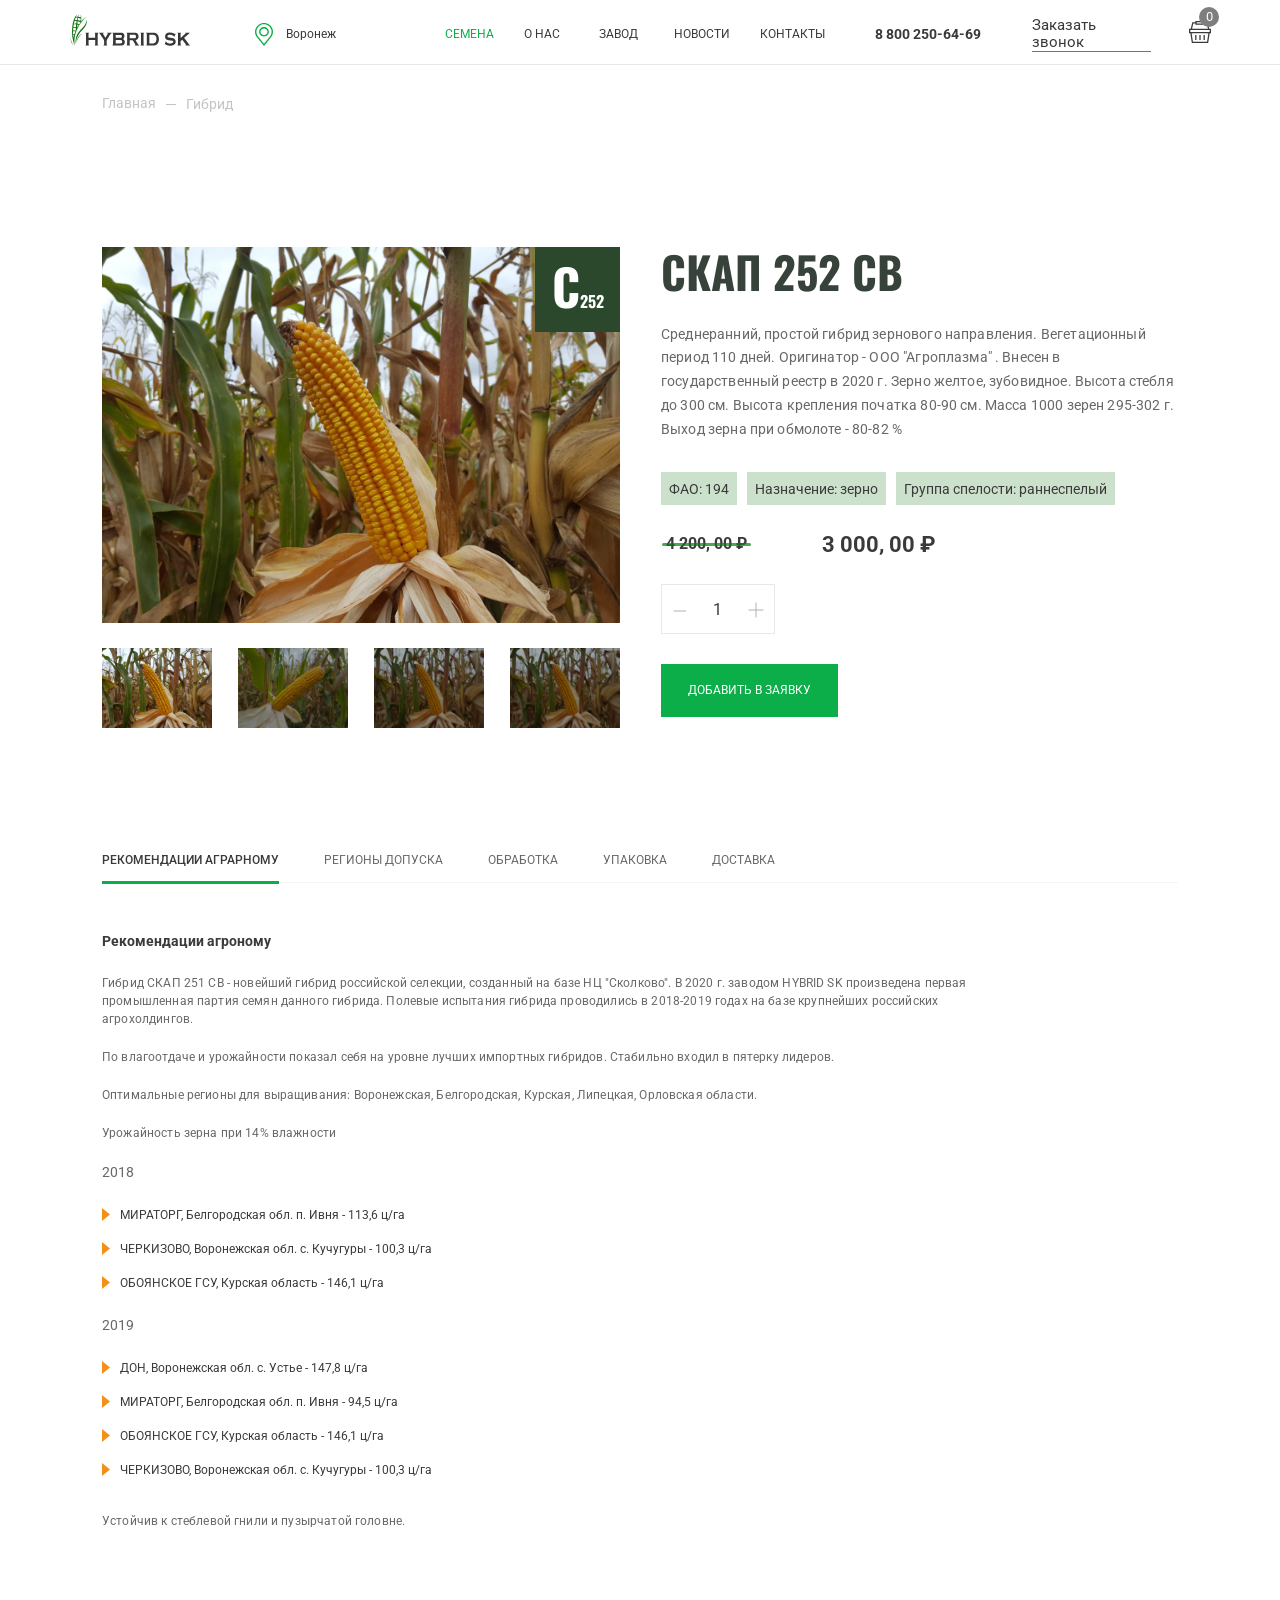
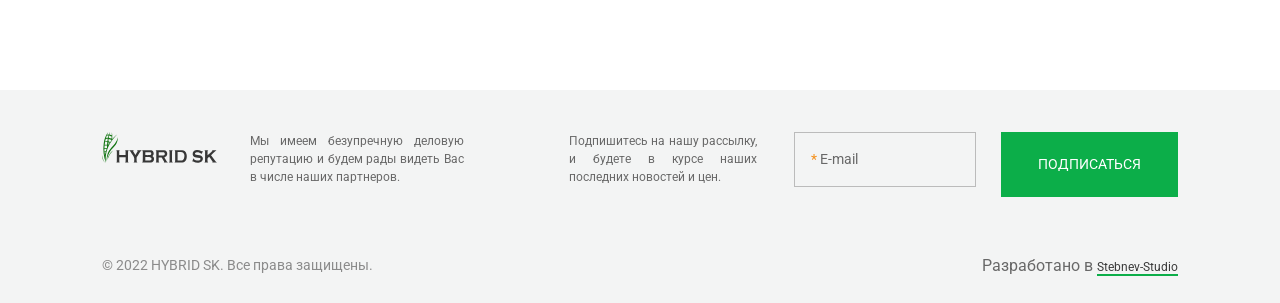
==== commit 44298732: "slider and menuItemsInformation" ====
--- a/index.html
+++ b/index.html
@@ -20,6 +20,7 @@
     <title>Главная</title>
 </head>
 <body id="body">
+<div class="wrap-body">
 <header class="header">
     <div class="header__wrapper wrapper">
         <div class="header__logo">
@@ -78,14 +79,14 @@
         <div class="product main__product">
             <div class="product__slider">
                 <div class="product__main-slide">
-                    <img src="assets/img/product-image.png" alt="">
+                    <img src="assets/img/product-image.png"  id="main-slide" alt="">
                     <div class="product__slide-title"><span class="product__head-char">С</span><span class="product__head-numbers">252</span></div>
                 </div>
                 <div class="product__slides">
-                    <img src="assets/img/product-mini.png" class="product__slide-mini " alt="">
-                    <img src="assets/img/product-mini.png" class="product__slide-mini product__slide-mini_active" alt="">
-                    <img src="assets/img/product-mini.png" class="product__slide-mini " alt="">
-                    <img src="assets/img/product-mini.png" class="product__slide-mini " alt="">
+                    <img src="assets/img/product-image.png" class="product__slide-mini product__slide-mini_active" alt="1">
+                    <img src="assets/img/product-mini2.png" class="product__slide-mini" alt="2">
+                    <img src="assets/img/product-mini.png" class="product__slide-mini" alt="3">
+                    <img src="assets/img/product-mini.png" class="product__slide-mini" alt="4">
                 </div>
             </div>
             <div class="product__information">
@@ -143,51 +144,108 @@
                 <div class="information__menu">
                     <ul class="information__menu-list" id="information__menu-list">
                         <li class="information__menu-item">
-                            <button class="information__menu-button information__menu-button_active">Рекомендации аграрному</button>
-                        </li>
-                        <li class="information__menu-item">
-                            <button class="information__menu-button">Регионы допуска</button>
-                        </li>
-                        <li class="information__menu-item">
-                            <button class="information__menu-button">Обработка</button>
-                        </li>
-                        <li class="information__menu-item">
-                            <button class="information__menu-button">Упаковка</button>
-                        </li>
-                        <li class="information__menu-item">
-                            <button class="information__menu-button">Доставка</button>
+                            <button class="information__menu-button information__menu-button_active" information-item="1">Рекомендации аграрному</button>
+                        </li>
+                        <li class="information__menu-item">
+                            <button class="information__menu-button" information-item="2">Регионы допуска</button>
+                        </li>
+                        <li class="information__menu-item">
+                            <button class="information__menu-button" information-item="3">Обработка</button>
+                        </li>
+                        <li class="information__menu-item">
+                            <button class="information__menu-button" information-item="4">Упаковка</button>
+                        </li>
+                        <li class="information__menu-item">
+                            <button class="information__menu-button" information-item="5">Доставка</button>
                         </li>
                     </ul>
                 </div>
-                <div class="information__body">
-                    <h2 class="information__body-title">Рекомендации агроному</h2>
-                    <div class="information__body-description">
-                        <p>
-                            Гибрид СКАП 251 СВ - новейший гибрид российской селекции, созданный на базе НЦ "Сколково". В 2020 г. заводом HYBRID SK произведена первая промышленная партия семян данного гибрида. Полевые испытания гибрида проводились  в 2018-2019 годах на базе крупнейших российских агрохолдингов.
-                        </p>
-                        <p>
-                            По влагоотдаче  и урожайности показал себя на уровне лучших импортных гибридов. Стабильно входил в пятерку лидеров.
-                        </p>
-                        <p>
-                            Оптимальные регионы для выращивания: Воронежская, Белгородская, Курская, Липецкая, Орловская области.
-                        </p>
-                        <p>
-                            Урожайность  зерна при 14% влажности
-                        </p>
-                        <ul class="information__body-productivity productivity__list">
-                            <h4 class="productivity__list-title">2018</h4>
-                            <li class="productivity__list-item">МИРАТОРГ, Белгородская обл. п. Ивня  -  113,6 ц/га</li>
-                            <li class="productivity__list-item">ЧЕРКИЗОВО, Воронежская обл. с. Кучугуры - 100,3 ц/га</li>
-                            <li class="productivity__list-item">ОБОЯНСКОЕ ГСУ, Курская область - 146,1 ц/га</li>
-                        </ul>
-                        <ul class="information__body-productivity productivity__list">
-                            <h4 class="productivity__list-title">2019</h4>
-                            <li class="productivity__list-item">ДОН, Воронежская обл. с. Устье - 147,8 ц/га</li>
-                            <li class="productivity__list-item">МИРАТОРГ, Белгородская обл. п. Ивня  -  94,5 ц/га</li>
-                            <li class="productivity__list-item">ОБОЯНСКОЕ ГСУ, Курская область - 146,1 ц/га</li>
-                            <li class="productivity__list-item">ЧЕРКИЗОВО, Воронежская обл. с. Кучугуры - 100,3 ц/га</li>
-                        </ul>
-                        <p>Устойчив к стеблевой гнили и пузырчатой головне.</p>
+                <div class="information__items">
+                    <div class="information__body information__body_active">
+                        <h2 class="information__body-title">Рекомендации агроному</h2>
+                        <div class="information__body-description">
+                            <p>
+                                Гибрид СКАП 251 СВ - новейший гибрид российской селекции, созданный на базе НЦ "Сколково". В 2020 г. заводом HYBRID SK произведена первая промышленная партия семян данного гибрида. Полевые испытания гибрида проводились  в 2018-2019 годах на базе крупнейших российских агрохолдингов.
+                            </p>
+                            <p>
+                                По влагоотдаче  и урожайности показал себя на уровне лучших импортных гибридов. Стабильно входил в пятерку лидеров.
+                            </p>
+                            <p>
+                                Оптимальные регионы для выращивания: Воронежская, Белгородская, Курская, Липецкая, Орловская области.
+                            </p>
+                            <p>
+                                Урожайность  зерна при 14% влажности
+                            </p>
+                            <ul class="information__body-productivity productivity__list">
+                                <h4 class="productivity__list-title">2018</h4>
+                                <li class="productivity__list-item">МИРАТОРГ, Белгородская обл. п. Ивня  -  113,6 ц/га</li>
+                                <li class="productivity__list-item">ЧЕРКИЗОВО, Воронежская обл. с. Кучугуры - 100,3 ц/га</li>
+                                <li class="productivity__list-item">ОБОЯНСКОЕ ГСУ, Курская область - 146,1 ц/га</li>
+                            </ul>
+                            <ul class="information__body-productivity productivity__list">
+                                <h4 class="productivity__list-title">2019</h4>
+                                <li class="productivity__list-item">ДОН, Воронежская обл. с. Устье - 147,8 ц/га</li>
+                                <li class="productivity__list-item">МИРАТОРГ, Белгородская обл. п. Ивня  -  94,5 ц/га</li>
+                                <li class="productivity__list-item">ОБОЯНСКОЕ ГСУ, Курская область - 146,1 ц/га</li>
+                                <li class="productivity__list-item">ЧЕРКИЗОВО, Воронежская обл. с. Кучугуры - 100,3 ц/га</li>
+                            </ul>
+                            <p>Устойчив к стеблевой гнили и пузырчатой головне.</p>
+                        </div>
+                    </div>
+                    <div class="information__body">
+                        <h2 class="information__body-title">Регионы допуска</h2>
+                        <div class="information__body-description">
+                            <ul class="information__body-regions regions__list">
+                                <li class="productivity__regions-item">Центрально-Черноземный</li>
+                                <li class="productivity__regions-item">Нижневолжский - на зерно</li>
+                            </ul>
+                        </div>
+                    </div>
+                    <div class="information__body">
+                        <h2 class="information__body-title">Обработка</h2>
+                        <div class="information__body-description">
+                            <p>Устойчив к стеблевой гнили и пузырчатой головне.</p>
+                            <ul class="information__body-productivity productivity__list">
+                                <li class="productivity__list-item">фунгицид Максим Квадро (Syngenta)</li>
+                                <li class="productivity__list-item">краска-полимер AREAL - RS18</li>
+                                <li class="productivity__list-item">тальк КС 100</li>
+                                <li class="productivity__list-item">cтимулятор роста</li>
+                            </ul>
+
+                        </div>
+                    </div>
+                    <div class="information__body">
+                        <h2 class="information__body-title">Упаковка</h2>
+                        <div class="information__body-description">
+                            <p>
+                                Фасовка семян осуществляется в посевных единицах (п.е.).
+                            </p>
+                            <p>
+                                1 п.е. - 80 000 семян упакованных в четырехслойный фирменный бумажный мешок. Этикетка с голограммой имеет уникальный номер и штрих-код.
+                            </p>
+                            <p>
+                                Оптимальные регионы для выращивания: Воронежская, Белгородская, Курская, Липецкая, Орловская области.
+                            </p>
+                            <p>
+                                Возможна поставка семян в фирменных биг-бегах по 30, 40 или 50 п.е. в зависимости от массы 1000 семян.
+                            </p>
+                        </div>
+                    </div>
+                    <div class="information__body">
+                        <h2 class="information__body-title">Доставка</h2>
+                        <div class="information__body-description">
+                            <p>
+                                Доставка не включена в стоимость семян и осуществляется:
+                            </p>
+                            <ul class="information__body-productivity productivity__list">
+                                <h4 class="productivity__list-title">2019</h4>
+                                <li class="productivity__list-item">ДОН, Воронежская обл. с. Устье - 147,8 ц/га</li>
+                                <li class="productivity__list-item">МИРАТОРГ, Белгородская обл. п. Ивня  -  94,5 ц/га</li>
+                                <li class="productivity__list-item">ОБОЯНСКОЕ ГСУ, Курская область - 146,1 ц/га</li>
+                                <li class="productivity__list-item">ЧЕРКИЗОВО, Воронежская обл. с. Кучугуры - 100,3 ц/га</li>
+                            </ul>
+                            <p>Каждая партия семян сопровождается Сертификатом соответствия, Карантинным сертификатом, ТТН, УПД.</p>
+                        </div>
                     </div>
                 </div>
             </div>
@@ -232,7 +290,7 @@
         </div>
     </div>
 </footer>
-
+</div>
 <script src="assets/js/main.js"></script>
 </body>
 </html>
--- a/assets/css/main.css
+++ b/assets/css/main.css
@@ -1,3 +1,10 @@
+/*
+* Prefixed by https://autoprefixer.github.io
+* PostCSS: v8.4.14,
+* Autoprefixer: v10.4.7
+* Browsers: last 4 version
+*/
+
 :root {
     --colortext-dark: #36423A;
     --light-white: #FFF;
@@ -75,29 +82,46 @@
     font-style: normal;
 }
 header, main, footer{
-    display: flex;
+    display: -webkit-box;
+    display: -ms-flexbox;
+    display: flex;
+    -webkit-box-pack: center;
+    -ms-flex-pack: center;
     justify-content: center;
 }
 
 .wrapper {
     max-width: 1800px;
     margin: 0 auto;
+    -webkit-box-align: baseline;
+    -ms-flex-align: baseline;
     align-items: baseline;
 }
 
 /* header */
 header {
-    display: flex;
+    display: -webkit-box;
+    display: -ms-flexbox;
+    display: flex;
+    -webkit-box-pack: center;
+    -ms-flex-pack: center;
     justify-content: center;
     width: 100%;
+    -webkit-box-sizing: border-box;
     box-sizing: border-box;
     border-bottom: 1px solid #E8E8E8;
 }
 
 .header > .wrapper{
-    display: flex;
+    display: -webkit-box;
+    display: -ms-flexbox;
+    display: flex;
+    -ms-flex-line-pack: distribute;
     align-content: space-around;
+    -webkit-box-sizing: border-box;
     box-sizing: border-box;
+    -webkit-box-pack: center;
+    -ms-flex-pack: center;
     justify-content: center;
 }
 .header__logo > *{
@@ -121,8 +145,14 @@
 }
 
 .header__geo{
-    display: flex;
-    align-items: center;
+    display: -webkit-box;
+    display: -ms-flexbox;
+    display: flex;
+    -webkit-box-align: center;
+    -ms-flex-align: center;
+    align-items: center;
+    -webkit-box-pack: justify;
+    -ms-flex-pack: justify;
     justify-content: space-between;
 }
 .header__city-title {
@@ -132,10 +162,16 @@
 }
 
 .header__center {
-    display: flex;
+    display: -webkit-box;
+    display: -ms-flexbox;
+    display: flex;
+    -webkit-box-align: center;
+    -ms-flex-align: center;
     align-items: center;
 }
 .header__burger-menu{
+    -webkit-transition: .2s;
+    -o-transition: .2s;
     transition: .2s;
     display: none;
     width: 23px;
@@ -145,7 +181,11 @@
 .header__burger-menu::after, .header__burger-menu::before{
     content: "";
     display: block;
+    -webkit-transform-origin: center;
+    -ms-transform-origin: center;
     transform-origin: center;
+    -webkit-transition: .2s;
+    -o-transition: .2s;
     transition: .2s;
     width: 23px;
     height: 1px;
@@ -162,7 +202,11 @@
 .wrapper__burger{
     position: relative;
     display: none;
+    -webkit-box-pack: center;
+    -ms-flex-pack: center;
     justify-content: center;
+    -webkit-box-align: center;
+    -ms-flex-align: center;
     align-items: center;
     height: 23px;
     width: 23px;
@@ -173,15 +217,23 @@
 
 .burger_active::after{
     top: 10px;
+    -webkit-transform: rotate(45deg);
+    -ms-transform: rotate(45deg);
     transform: rotate(45deg);
 }
 .burger_active::before{
     top: 10px;
+    -webkit-transform: rotate(-45deg);
+    -ms-transform: rotate(-45deg);
     transform: rotate(-45deg);
 
 }
 .nav {
-    display: flex;
+    display: -webkit-box;
+    display: -ms-flexbox;
+    display: flex;
+    -webkit-box-align: center;
+    -ms-flex-align: center;
     align-items: center;
     margin-left: 209px;
 }
@@ -189,7 +241,11 @@
     right: 0 !important;
 }
 .nav__list{
-    display: flex;
+    display: -webkit-box;
+    display: -ms-flexbox;
+    display: flex;
+    -webkit-box-align: center;
+    -ms-flex-align: center;
     align-items: center;
     padding: 0;
     margin-right: 229px;
@@ -241,8 +297,12 @@
 }
 
 .header__right-side {
-    display: flex;
-    position: relative;
+    display: -webkit-box;
+    display: -ms-flexbox;
+    display: flex;
+    position: relative;
+    -webkit-box-align: center;
+    -ms-flex-align: center;
     align-items: center;
 }
 
@@ -294,12 +354,22 @@
 
 /* Main */
 main{
-    display: flex;
+    display: -webkit-box;
+    display: -ms-flexbox;
+    display: flex;
+    -webkit-box-orient: vertical;
+    -webkit-box-direction: normal;
+    -ms-flex-direction: column;
     flex-direction: column;
+    -webkit-box-pack: center;
+    -ms-flex-pack: center;
     justify-content: center;
+    -ms-flex-line-pack: stretch;
     align-content: stretch;
 }
 .breadcrumbs {
+    display: -webkit-box;
+    display: -ms-flexbox;
     display: flex;
     position: relative;
     margin-top: 40px;
@@ -338,6 +408,8 @@
 }
 
 .product{
+    display: -webkit-box;
+    display: -ms-flexbox;
     display: flex;
     margin-bottom: 150px;
 }
@@ -352,6 +424,7 @@
 }
 .product__slide-title{
     padding: 10px;
+    -webkit-box-sizing: border-box;
     box-sizing: border-box;
     position: absolute;
     top: 0;
@@ -383,15 +456,22 @@
 }
 
 .product__slides {
+    display: -webkit-box;
+    display: -ms-flexbox;
     display: flex;
     margin-top: 30px;
+    -webkit-box-pack: justify;
+    -ms-flex-pack: justify;
     justify-content: space-between;
 }
 .product__slide-mini{
-    filter: brightness(70%);
+    -webkit-filter: brightness(65%);
+    filter: brightness(65%);
     cursor: pointer;
+    width: 132px;
 }
 .product__slide-mini_active{
+    -webkit-filter: brightness(100%);
     filter: brightness(100%);
 }
 
@@ -414,8 +494,11 @@
 }
 
 .product__tags {
+    display: -webkit-box;
+    display: -ms-flexbox;
     display: flex;
     max-width: 530px;
+    -ms-flex-wrap: wrap;
     flex-wrap: wrap;
     line-height: 200%;
     margin-top: 50px;
@@ -440,7 +523,11 @@
 }
 
 .product__processing-method{
-    display: flex;
+    display: -webkit-box;
+    display: -ms-flexbox;
+    display: flex;
+    -webkit-box-align: center;
+    -ms-flex-align: center;
     align-items: center;
     margin-top: 19px;
     position: relative;
@@ -475,8 +562,12 @@
 }
 
 .product__prices{
+    display: -webkit-box;
+    display: -ms-flexbox;
     display: flex;
     margin-top: 30px;
+    -webkit-box-align: center;
+    -ms-flex-align: center;
     align-items: center;
     position: relative;
 }
@@ -509,7 +600,11 @@
 
 .product__counter{
     margin-top: 41px;
-    display: flex;
+    display: -webkit-box;
+    display: -ms-flexbox;
+    display: flex;
+    -webkit-box-align: center;
+    -ms-flex-align: center;
     align-items: center;
 }
 .product__counter > span{
@@ -521,17 +616,26 @@
     margin-right: 118px;
 }
 .product__quantity-block{
+    display: -webkit-box;
+    display: -ms-flexbox;
     display: flex;
     width: 124px;
     height: 50px;
+    -webkit-box-sizing: border-box;
     box-sizing: border-box;
     border: 1px solid #E8E8E8;
     overflow: hidden;
     margin-right: 30px;
 }
 .product__quantity-item{
-    display: flex;
+    display: -webkit-box;
+    display: -ms-flexbox;
+    display: flex;
+    -webkit-box-pack: center;
+    -ms-flex-pack: center;
     justify-content: center;
+    -webkit-box-align: center;
+    -ms-flex-align: center;
     align-items: center;
     padding: 0;
     margin: 0;
@@ -547,8 +651,14 @@
 }
 
 .product__quantity-item > .count__remove{
-    display: flex;
+    display: -webkit-box;
+    display: -ms-flexbox;
+    display: flex;
+    -webkit-box-pack: center;
+    -ms-flex-pack: center;
     justify-content: center;
+    -webkit-box-align: center;
+    -ms-flex-align: center;
     align-items: center;
     width: 20px;
     height: 20px;
@@ -556,6 +666,7 @@
     cursor: pointer;
     -webkit-user-select: none;
     -moz-user-select: none;
+    -ms-user-select: none;
     user-select: none;
     -webkit-appearance: none;
     -moz-appearance: none;
@@ -572,13 +683,20 @@
     font-size: 20px;
 }
 .btn{
+    display: -webkit-box;
+    display: -ms-flexbox;
     display: flex;
     width: 224px;
     height: 64px;
     padding: 20px 35px;
+    -webkit-box-pack: center;
+    -ms-flex-pack: center;
     justify-content: center;
+    -webkit-box-align: center;
+    -ms-flex-align: center;
     align-items: center;
     gap: 10px;
+    -ms-flex-negative: 0;
     flex-shrink: 0;
     border: 0;
     outline: 0;
@@ -596,6 +714,8 @@
 }
 
 .information__menu-list{
+    display: -webkit-box;
+    display: -ms-flexbox;
     display: flex;
     width: 100%;
     padding-left: 0;
@@ -631,6 +751,8 @@
     display: block;
     position: absolute;
     width: 0;
+    -webkit-transition: width .3s ease-in;
+    -o-transition: width .3s ease-in;
     transition: width .3s ease-in;
     height: 3px;
     bottom: -2px;
@@ -651,6 +773,8 @@
     display: block;
     position: absolute;
     width: 100%;
+    -webkit-transition: width .3s ease-in;
+    -o-transition: width .3s ease-in;
     transition: width .3s ease-in;
     height: 3px;
     bottom: -2px;
@@ -659,9 +783,12 @@
 }
 
 .information__body {
+    display: none;
     margin-top: 60px;
 }
-
+.information__body_active{
+    display: block;
+}
 .information__body-title{
     color: #3A3A3A;
     font-family: Roboto;
@@ -686,12 +813,19 @@
     margin-bottom: 30px;
 }
 
-.productivity__list {
+.productivity__list,  .regions__list{
     padding-left: 0;
     position: relative;
     list-style: none;
     margin-bottom: 20px;
 }
+.information__body-regions {
+    display: flex;
+}
+.productivity__regions-item{
+    margin-right: 30px;
+}
+
 .productivity__list-title {
     color: #686868;
     font-family: Roboto;
@@ -702,7 +836,7 @@
     letter-spacing: 0.15px;
     margin-bottom: 20px;
 }
-.productivity__list > .productivity__list-item{
+.productivity__list > .productivity__list-item, .regions__list > .productivity__regions-item{
     position: relative;
     color: #3A3A3A;
     font-family: Roboto;
@@ -716,7 +850,7 @@
 .productivity__list > .productivity__list-item:last-child{
     margin-bottom: 0;
 }
-.productivity__list > .productivity__list-item:before {
+.productivity__list > .productivity__list-item:before, .regions__list > .productivity__regions-item:before {
     content: "";
     position: absolute;
     top: 7px;
@@ -740,14 +874,22 @@
 }
 
 .footer__top{
+    display: -webkit-box;
+    display: -ms-flexbox;
     display: flex;
     margin-bottom: 60px;
 
 }
 
 .footer__info{
-    display: flex;
+    display: -webkit-box;
+    display: -ms-flexbox;
+    display: flex;
+    -webkit-box-pack: justify;
+    -ms-flex-pack: justify;
     justify-content: space-between;
+    -webkit-box-align: center;
+    -ms-flex-align: center;
     align-items: center;
     width: 560px;
     margin-right: 371px;
@@ -763,12 +905,22 @@
 
 .footer__mail{
     width: 870px;
-    display: flex;
+    display: -webkit-box;
+    display: -ms-flexbox;
+    display: flex;
+    -webkit-box-align: start;
+    -ms-flex-align: start;
     align-items: flex-start;
+    -webkit-box-pack: justify;
+    -ms-flex-pack: justify;
     justify-content: space-between;
 }
 .footer__mail-form{
-    display: flex;
+    display: -webkit-box;
+    display: -ms-flexbox;
+    display: flex;
+    -webkit-box-align: start;
+    -ms-flex-align: start;
     align-items: flex-start;
 }
 .footer__mail-description {
@@ -785,6 +937,7 @@
     position: relative;
     width: 250px !important;
     overflow-x: hidden;
+    -webkit-box-sizing: border-box;
     box-sizing: border-box;
     border: 1px solid #BBB;
     margin-left: 106px;
@@ -803,6 +956,8 @@
     -webkit-appearance: none;
     -moz-appearance: none;
     appearance: none;
+    -webkit-transition: all .2s ease-in;
+    -o-transition: all .2s ease-in;
     transition: all .2s ease-in;
 }
 .footer__mail-field:focus + .information__mail-label{
@@ -820,6 +975,8 @@
     line-height: 1.5;
     color: #686868;
     pointer-events: none;
+    -webkit-transition: all .2s ease-in;
+    -o-transition: all .2s ease-in;
     transition: all .2s ease-in;
 }
 .input_requered {
@@ -843,17 +1000,24 @@
     cursor: pointer;
     -webkit-user-select: none;
     -moz-user-select: none;
+    -ms-user-select: none;
     user-select: none;
     -webkit-appearance: none;
     -moz-appearance: none;
     appearance: none;
+    -webkit-transition: background-color 1s ease;
+    -o-transition: background-color 1s ease;
     transition: background-color 1s ease;
     margin-left: 40px;
 }
 
 .footer__bottom {
+    display: -webkit-box;
+    display: -ms-flexbox;
     display: flex;
     width: 100%;
+    -webkit-box-pack: justify;
+    -ms-flex-pack: justify;
     justify-content: space-between;
     color: #8B8B8B;
     font-family: Roboto;
--- a/assets/css/media.css
+++ b/assets/css/media.css
@@ -1,3 +1,10 @@
+/*
+* Prefixed by https://autoprefixer.github.io
+* PostCSS: v8.4.14,
+* Autoprefixer: v10.4.7
+* Browsers: last 4 version
+*/
+
 @media (min-width: 1600px) and (max-width:1919.98px) {
     :root {
         --wrpapper:1378px
@@ -93,7 +100,12 @@
     }
 
     .product__counter{
-        flex-direction: column;
+        -webkit-box-orient: vertical;
+        -webkit-box-direction: normal;
+        -ms-flex-direction: column;
+        flex-direction: column;
+        -webkit-box-align: start;
+        -ms-flex-align: start;
         align-items: flex-start;
         margin-top: 27px;
     }
@@ -246,7 +258,12 @@
         display: none;
     }
     .product__counter{
-        flex-direction: column;
+        -webkit-box-orient: vertical;
+        -webkit-box-direction: normal;
+        -ms-flex-direction: column;
+        flex-direction: column;
+        -webkit-box-align: start;
+        -ms-flex-align: start;
         align-items: flex-start;
         margin-top: 27px;
     }
@@ -304,6 +321,8 @@
     }
     .footer__info{
         margin-right: 105px;
+        -webkit-box-align: start;
+        -ms-flex-align: start;
         align-items: flex-start;
     }
     .footer__logo-link{
@@ -356,6 +375,16 @@
 
     .wrapper {
         max-width: var(--wrpapper)
+    }
+
+    .menu_active .wrap-body{
+        display: block;
+        height: 100vh;
+        width: 100%;
+        position: relative;
+        overflow: hidden;
+        touch-action: none;
+        -ms-touch-action: none;
     }
 
     .header__logo{
@@ -402,6 +431,7 @@
         margin-right: 15px;
         min-width: 107px;
         font-size: 14px;
+        white-space: nowrap;
     }
     .header__callback{
         margin-right: 23px;
@@ -467,7 +497,12 @@
         display: none;
     }
     .product__counter{
-        flex-direction: column;
+        -webkit-box-orient: vertical;
+        -webkit-box-direction: normal;
+        -ms-flex-direction: column;
+        flex-direction: column;
+        -webkit-box-align: start;
+        -ms-flex-align: start;
         align-items: flex-start;
         margin-top: 27px;
     }
@@ -525,6 +560,8 @@
     }
     .footer__info{
         margin-right: 44px;
+        -webkit-box-align: start;
+        -ms-flex-align: start;
         align-items: flex-start;
     }
     .footer__logo-link{
@@ -580,6 +617,8 @@
     }
     .header > .wrapper{
         width: 596px;
+        -webkit-box-pack: justify;
+        -ms-flex-pack: justify;
         justify-content: space-between;
     }
 
@@ -615,20 +654,37 @@
         display: block;
     }
     .product{
+        -webkit-box-orient: vertical;
+        -webkit-box-direction: normal;
+        -ms-flex-direction: column;
         flex-direction: column;
     }
     .product__slider{
         width: 596px;
     }
+    .product__slide-mini {
+        width: 126px;
+    }
     .product__main-slide > img{
         display: block;
         width: 100%;
     }
-    .menu_active{
+    .menu_active .wrap-body{
+        display: block;
+        height: 100vh;
+        width: 100%;
+        position: relative;
         overflow: hidden;
+        touch-action: none;
+        -ms-touch-action: none;
     }
     .nav__list {
-        flex-direction: column;
+        -webkit-box-orient: vertical;
+        -webkit-box-direction: normal;
+        -ms-flex-direction: column;
+        flex-direction: column;
+        -webkit-box-align: start;
+        -ms-flex-align: start;
         align-items: flex-start;
     }
     .header__burger-menu{
@@ -636,14 +692,25 @@
     }
     .nav {
         z-index: 10;
+        display: -webkit-box;
+        display: -ms-flexbox;
         display: flex;
-        flex-direction: column;
+        -webkit-box-orient: vertical;
+        -webkit-box-direction: normal;
+        -ms-flex-direction: column;
+        flex-direction: column;
+        -webkit-box-align: start;
+        -ms-flex-align: start;
         align-items: flex-start;
+        -webkit-box-pack: center;
+        -ms-flex-pack: center;
         justify-content: center;
         position: fixed;
         background: white;
         top: 91px;
         height: 100vh;
+        -webkit-transition: .5s;
+        -o-transition: .5s;
         transition: .5s;
         right: calc(-1 * (100vw - 15px));
         width: calc(100vw - 15px);
@@ -656,6 +723,8 @@
         margin-right: 0;
     }
     .wrapper__burger {
+        display: -webkit-box;
+        display: -ms-flexbox;
         display: flex;
     }
     .header__right-side{
@@ -664,6 +733,7 @@
 
     .header__phone {
         margin-top: 50px;
+        white-space: nowrap;
     }
 
     .information__menu-item{
@@ -694,7 +764,12 @@
         display: none;
     }
     .product__counter{
-        flex-direction: column;
+        -webkit-box-orient: vertical;
+        -webkit-box-direction: normal;
+        -ms-flex-direction: column;
+        flex-direction: column;
+        -webkit-box-align: start;
+        -ms-flex-align: start;
         align-items: flex-start;
         margin-top: 27px;
     }
@@ -703,12 +778,14 @@
         text-wrap: nowrap;
     }
     .information__menu-list{
+        overflow-y: hidden;
         overflow-x: auto;
     }
     .information__menu-list .information__menu-button{
         display: block;
         font-size: 12px;
         width: 100%;
+        white-space: nowrap;
     }
     .product__submit{
         margin-top: 30px;
@@ -722,9 +799,14 @@
     .footer__info{
         width: 100%;
         margin-right: 0;
+        -webkit-box-pack: unset;
+        -ms-flex-pack: unset;
         justify-content: unset;
     }
     .footer__top{
+        -webkit-box-orient: vertical;
+        -webkit-box-direction: normal;
+        -ms-flex-direction: column;
         flex-direction: column;
     }
     .footer__logo-link{
@@ -736,6 +818,9 @@
     }
     .footer__mail{
         margin-top: 40px;
+        -webkit-box-orient: vertical;
+        -webkit-box-direction: normal;
+        -ms-flex-direction: column;
         flex-direction: column;
         width: 100%;
     }
@@ -782,9 +867,13 @@
 
     .header > .wrapper{
         width: 596px;
+        -webkit-box-pack: center;
+        -ms-flex-pack: center;
         justify-content: center;
     }
     .wrapper__burger {
+        display: -webkit-box;
+        display: -ms-flexbox;
         display: flex;
     }
     .header__logo{
@@ -824,6 +913,9 @@
         display: block;
     }
     .product{
+        -webkit-box-orient: vertical;
+        -webkit-box-direction: normal;
+        -ms-flex-direction: column;
         flex-direction: column;
     }
     .product__title > h2{
@@ -843,7 +935,12 @@
         overflow: hidden;
     }
     .nav__list {
-        flex-direction: column;
+        -webkit-box-orient: vertical;
+        -webkit-box-direction: normal;
+        -ms-flex-direction: column;
+        flex-direction: column;
+        -webkit-box-align: start;
+        -ms-flex-align: start;
         align-items: flex-start;
     }
     .header__burger-menu{
@@ -851,10 +948,21 @@
     }
     .nav {
         z-index: 10;
+        -webkit-transition: .5s;
+        -o-transition: .5s;
         transition: .5s;
+        display: -webkit-box;
+        display: -ms-flexbox;
         display: flex;
-        flex-direction: column;
+        -webkit-box-orient: vertical;
+        -webkit-box-direction: normal;
+        -ms-flex-direction: column;
+        flex-direction: column;
+        -webkit-box-align: start;
+        -ms-flex-align: start;
         align-items: flex-start;
+        -webkit-box-pack: center;
+        -ms-flex-pack: center;
         justify-content: center;
         position: fixed;
         background: white;
@@ -864,6 +972,7 @@
         height: 100vh;
     }
     .information__menu-list{
+        overflow-y: hidden;
         overflow-x: auto;
     }
     .nav > * {
@@ -877,6 +986,7 @@
     }
     .header__phone {
         margin-top: 50px;
+        white-space: nowrap;
     }
 
     .information__menu-item{
@@ -914,7 +1024,12 @@
         font-size: 14px;
     }
     .product__counter{
-        flex-direction: column;
+        -webkit-box-orient: vertical;
+        -webkit-box-direction: normal;
+        -ms-flex-direction: column;
+        flex-direction: column;
+        -webkit-box-align: start;
+        -ms-flex-align: start;
         align-items: flex-start;
         margin-top: 27px;
     }
@@ -926,6 +1041,7 @@
         display: block;
         font-size: 12px;
         width: 100%;
+        white-space: nowrap;
     }
     .product__submit{
         margin-top: 30px;
@@ -942,11 +1058,21 @@
     .footer__info{
         width: 100%;
         margin-right: 0;
+        -webkit-box-pack: unset;
+        -ms-flex-pack: unset;
         justify-content: unset;
-        flex-direction: column;
+        -webkit-box-orient: vertical;
+        -webkit-box-direction: normal;
+        -ms-flex-direction: column;
+        flex-direction: column;
+        -webkit-box-align: inherit;
+        -ms-flex-align: inherit;
         align-items: inherit;
     }
     .footer__top{
+        -webkit-box-orient: vertical;
+        -webkit-box-direction: normal;
+        -ms-flex-direction: column;
         flex-direction: column;
     }
     .footer__logo-link{
@@ -959,6 +1085,9 @@
     }
     .footer__mail{
         margin-top: 40px;
+        -webkit-box-orient: vertical;
+        -webkit-box-direction: normal;
+        -ms-flex-direction: column;
         flex-direction: column;
         width: 100%;
     }
@@ -987,6 +1116,9 @@
     }
     .footer__mail-form{
         margin-top: 20px;
+        -webkit-box-orient: vertical;
+        -webkit-box-direction: normal;
+        -ms-flex-direction: column;
         flex-direction: column;
     }
     .footer__mail-input{
@@ -999,6 +1131,9 @@
         margin-top: 16px;
     }
     .footer__bottom {
+        -webkit-box-orient: vertical;
+        -webkit-box-direction: normal;
+        -ms-flex-direction: column;
         flex-direction: column;
     }
 
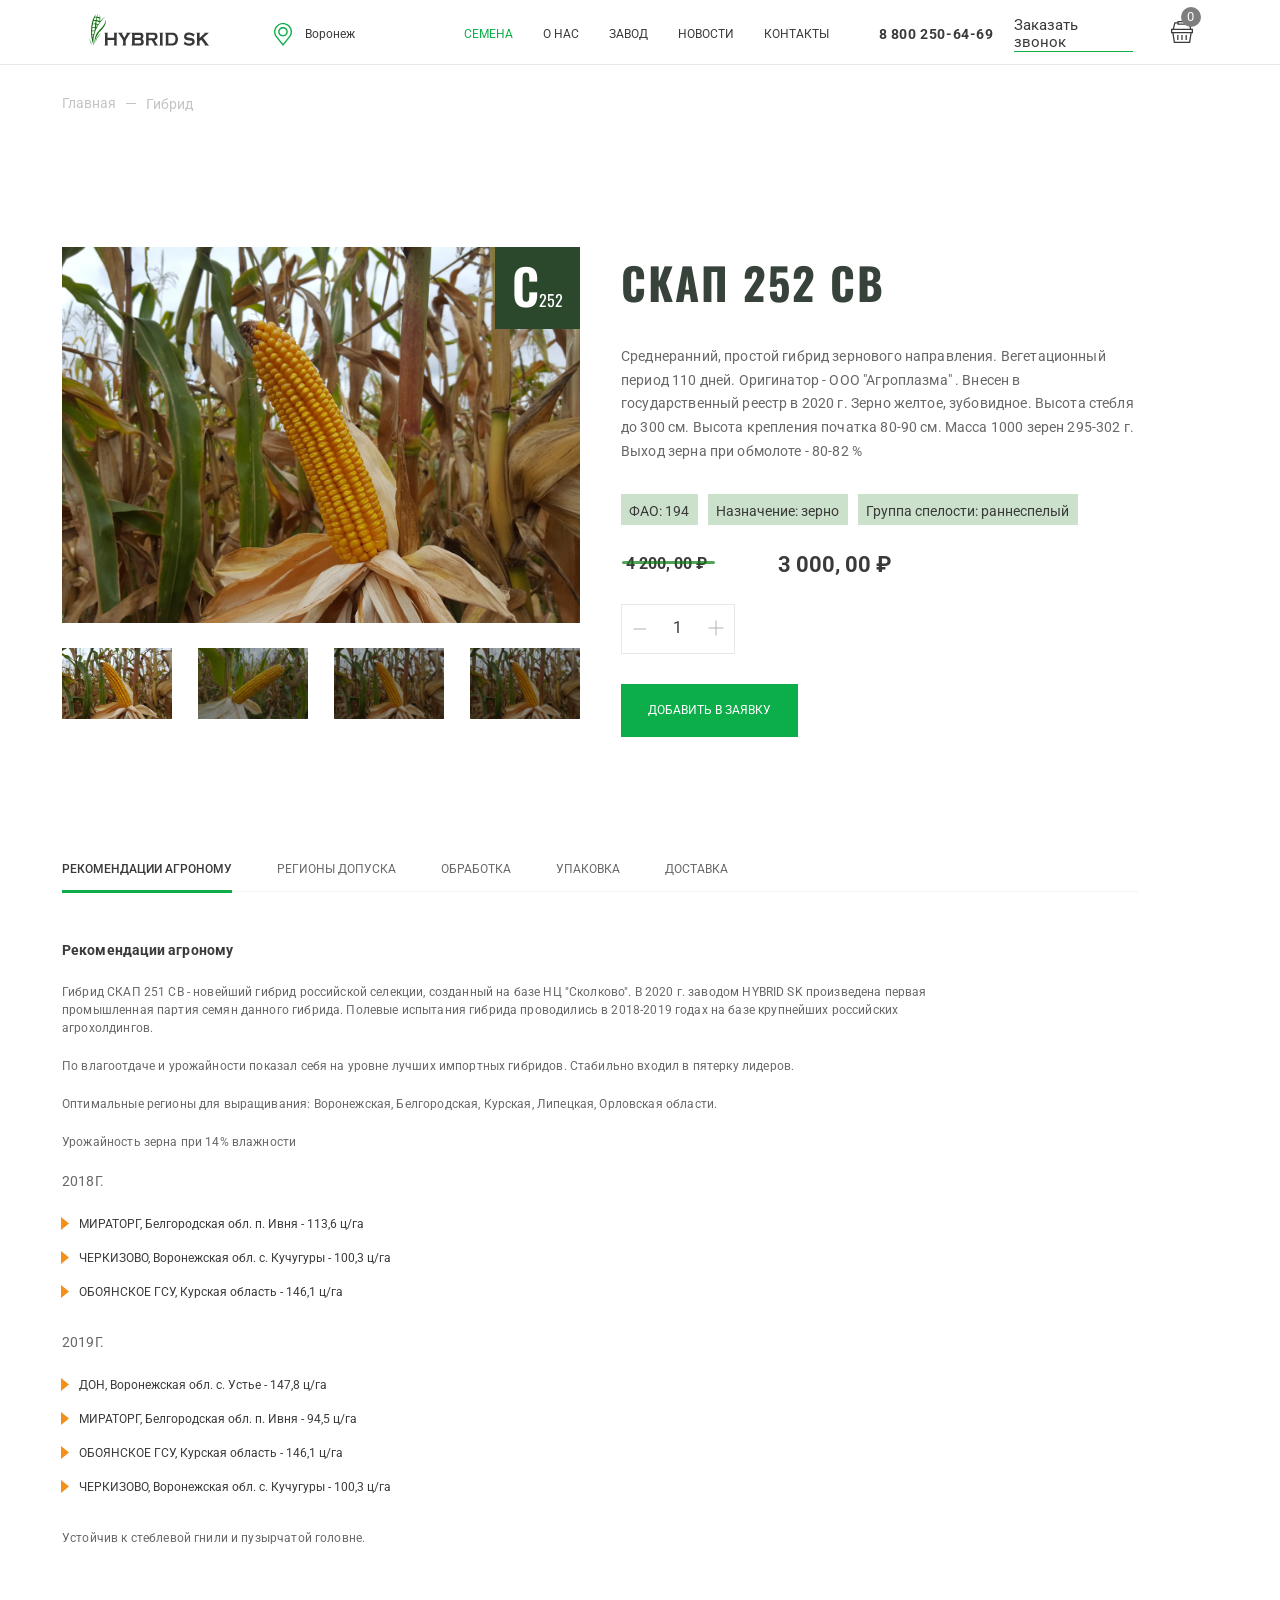
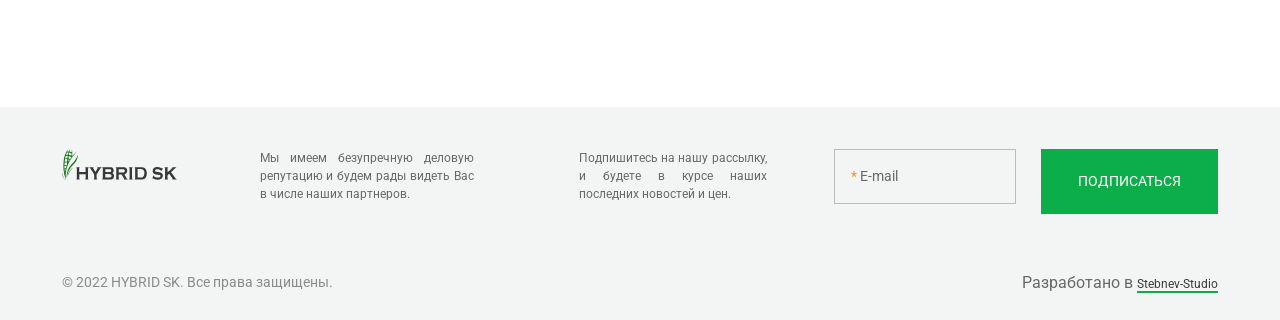
==== commit 68093823: "fix #1" ====
--- a/index.html
+++ b/index.html
@@ -133,7 +133,7 @@
                                 </svg>
                             </div>
                         </div>
-                        <span class="unit">п. е</span>
+                        <span class="unit">п.е.</span>
                         <button type="submit" class="btn btn-submit product__submit">добавить в заявку</button>
                     </div>
                 </form>
@@ -144,7 +144,7 @@
                 <div class="information__menu">
                     <ul class="information__menu-list" id="information__menu-list">
                         <li class="information__menu-item">
-                            <button class="information__menu-button information__menu-button_active" information-item="1">Рекомендации аграрному</button>
+                            <button class="information__menu-button information__menu-button_active" information-item="1">Рекомендации агроному</button>
                         </li>
                         <li class="information__menu-item">
                             <button class="information__menu-button" information-item="2">Регионы допуска</button>
@@ -177,13 +177,13 @@
                                 Урожайность  зерна при 14% влажности
                             </p>
                             <ul class="information__body-productivity productivity__list">
-                                <h4 class="productivity__list-title">2018</h4>
+                                <h4 class="productivity__list-title">2018г.</h4>
                                 <li class="productivity__list-item">МИРАТОРГ, Белгородская обл. п. Ивня  -  113,6 ц/га</li>
                                 <li class="productivity__list-item">ЧЕРКИЗОВО, Воронежская обл. с. Кучугуры - 100,3 ц/га</li>
                                 <li class="productivity__list-item">ОБОЯНСКОЕ ГСУ, Курская область - 146,1 ц/га</li>
                             </ul>
                             <ul class="information__body-productivity productivity__list">
-                                <h4 class="productivity__list-title">2019</h4>
+                                <h4 class="productivity__list-title">2019г.</h4>
                                 <li class="productivity__list-item">ДОН, Воронежская обл. с. Устье - 147,8 ц/га</li>
                                 <li class="productivity__list-item">МИРАТОРГ, Белгородская обл. п. Ивня  -  94,5 ц/га</li>
                                 <li class="productivity__list-item">ОБОЯНСКОЕ ГСУ, Курская область - 146,1 ц/га</li>
@@ -220,13 +220,10 @@
                             <p>
                                 Фасовка семян осуществляется в посевных единицах (п.е.).
                             </p>
-                            <p>
+                            <p class="unit-info">
                                 1 п.е. - 80 000 семян упакованных в четырехслойный фирменный бумажный мешок. Этикетка с голограммой имеет уникальный номер и штрих-код.
                             </p>
-                            <p>
-                                Оптимальные регионы для выращивания: Воронежская, Белгородская, Курская, Липецкая, Орловская области.
-                            </p>
-                            <p>
+                            <p class="unit-info">
                                 Возможна поставка семян в фирменных биг-бегах по 30, 40 или 50 п.е. в зависимости от массы 1000 семян.
                             </p>
                         </div>
@@ -238,13 +235,13 @@
                                 Доставка не включена в стоимость семян и осуществляется:
                             </p>
                             <ul class="information__body-productivity productivity__list">
-                                <h4 class="productivity__list-title">2019</h4>
-                                <li class="productivity__list-item">ДОН, Воронежская обл. с. Устье - 147,8 ц/га</li>
-                                <li class="productivity__list-item">МИРАТОРГ, Белгородская обл. п. Ивня  -  94,5 ц/га</li>
-                                <li class="productivity__list-item">ОБОЯНСКОЕ ГСУ, Курская область - 146,1 ц/га</li>
-                                <li class="productivity__list-item">ЧЕРКИЗОВО, Воронежская обл. с. Кучугуры - 100,3 ц/га</li>
-                            </ul>
-                            <p>Каждая партия семян сопровождается Сертификатом соответствия, Карантинным сертификатом, ТТН, УПД.</p>
+                                <li class="productivity__list-item">автотранспортом АО ТД "Гибрид СК" до склада Покупателя в согласованный в договоре срок.</li>
+                                <li class="productivity__list-item">самовывозом со склада завода по адресу: КБР, г. Баксан, ул. Эльбрусская д. 6</li>
+                                <li class="productivity__list-item">железнодорожным транспортом</li>
+                                <li class="productivity__list-item">Отправитель: ООО «Гибрид СК» (код отправителя: 8661)</li>
+                                <li class="productivity__list-item">Станция отправления: Прохладная СКЖД (код станции: 537601)</li>
+                            </ul>
+                            <p class="sertificate">Каждая партия семян сопровождается Сертификатом соответствия, Карантинным сертификатом, ТТН, УПД.</p>
                         </div>
                     </div>
                 </div>
--- a/assets/css/main.css
+++ b/assets/css/main.css
@@ -25,7 +25,8 @@
 h2 {
     color: var(--colortext-dark);
     font-family: 'Oswald', sans-serif;
-    font-size: 62px;
+    font-size: 59px;
+    letter-spacing: 2px;
     font-style: normal;
     font-weight: 700;
     text-transform: uppercase;
@@ -96,6 +97,7 @@
     -webkit-box-align: baseline;
     -ms-flex-align: baseline;
     align-items: baseline;
+
 }
 
 /* header */
@@ -112,10 +114,11 @@
     border-bottom: 1px solid #E8E8E8;
 }
 
-.header > .wrapper{
-    display: -webkit-box;
-    display: -ms-flexbox;
-    display: flex;
+.header__wrapper{
+    display: -webkit-box;
+    display: -ms-flexbox;
+    display: flex;
+    justify-content: flex-start;
     -ms-flex-line-pack: distribute;
     align-content: space-around;
     -webkit-box-sizing: border-box;
@@ -256,28 +259,29 @@
     display: block;
     min-width: 45px;
     list-style: none;
-    margin-right: 60px;
-
-}
-.nav__item:last-child{
-    margin: 0;
+    margin-right: 0px;
+}
+.nav__item:last-child > .nav__item-link{
+    margin-right: 0 !important;
 }
 
 .nav__item-link{
     display: block;
-    width: 100%;
+    width: fit-content;
     text-decoration: none;
     margin-right: 60px;
     color: #3A3A3A;
+    white-space: nowrap;
     font-family: Roboto;
     font-size: 15px;
+    margin-right: 60px;
     font-weight: 400;
     line-height: 23px;
     letter-spacing: 0px;
     text-align: left;
     text-transform: uppercase;
 }
-.nav__item-link:last-child{
+.nav__item:last-child{
     margin-right: 0;
 }
 .nav__item-link:hover,
@@ -287,13 +291,15 @@
 .header__phone {
     text-decoration: none;
     color: #3A3A3A;
-    width: 137px;
+    width: fit-content;
     font-family: Roboto, sans-serif;
     font-size: 18px;
     font-style: normal;
     font-weight: 700;
-    text-transform: uppercase;
-    margin-right: 30px;
+    letter-spacing: .6px;
+    white-space: nowrap;
+    text-transform: uppercase;
+    margin-right: 32px;
 }
 
 .header__right-side {
@@ -396,17 +402,13 @@
     content: "";
     position: relative;
     display: block;
-    top: 50%;
+    top: calc(50% - 1px);
     left: -20px;
     height: 1px;
     width: 10px;
     background: #C4C4C4;
 }
 
-.main__wrapper {
-    width: 1490px;
-}
-
 .product{
     display: -webkit-box;
     display: -ms-flexbox;
@@ -416,6 +418,7 @@
 
 .product__slider {
     width: 620px;
+    height: 565px;
     margin-right: 155px;
 }
 
@@ -430,7 +433,7 @@
     top: 0;
     right: 0;
     width: 85px;
-    height: 85px;
+    height: 82px;
     background: #2B482D;
     text-align: center;
 }
@@ -439,9 +442,9 @@
     color: #FFF;
     text-align: center;
     font-family: Oswald;
-    font-size: 50px;
-    font-style: normal;
-    font-weight: 700;
+    font-size: 49px;
+    font-style: normal;
+    font-weight: 600;
     text-transform: uppercase;
 }
 
@@ -450,8 +453,7 @@
     font-family: Oswald;
     font-size: 16px;
     font-style: normal;
-    font-weight: 700;
-    line-height: 140%;
+    line-height: 130%;
     text-transform: uppercase;
 }
 
@@ -459,7 +461,7 @@
     display: -webkit-box;
     display: -ms-flexbox;
     display: flex;
-    margin-top: 30px;
+    margin-top: 26px;
     -webkit-box-pack: justify;
     -ms-flex-pack: justify;
     justify-content: space-between;
@@ -469,6 +471,7 @@
     filter: brightness(65%);
     cursor: pointer;
     width: 132px;
+    height: 85px;
 }
 .product__slide-mini_active{
     -webkit-filter: brightness(100%);
@@ -476,21 +479,25 @@
 }
 
 .product__title{
-    font-family: Oswald, sans-serif;
     margin-top: 0;
-    font-size: 60px;
+    color: #3A3A3A;
+    font-family: Oswald;
+    font-size: 56px !important;
+    font-style: normal;
+    font-weight: 700;
+    line-height: 130%; /* 78px */
 }
 
 .product__description{
+    font-family: Roboto;
     width: 530px;
     color: #686868;
-    font-family: Roboto;
     font-size: 16px;
     font-style: normal;
     font-weight: 400;
     letter-spacing: 0.15px;
     margin-top: 32px;
-    line-height: 1.6rem;
+    line-height: 1.5rem;
 }
 
 .product__tags {
@@ -501,7 +508,7 @@
     -ms-flex-wrap: wrap;
     flex-wrap: wrap;
     line-height: 200%;
-    margin-top: 50px;
+    margin-top: 45px;
 }
 
 .product__tags-title {
@@ -515,7 +522,7 @@
     background: #CCE1CC;
     text-align: center;
     margin-bottom: 10px;
-    padding: 3px 8px 2px 8px;
+    padding: 3px 9px 0px 8px;
     margin-right: 10px;
 }
 .product__tags-title:last-child{
@@ -565,7 +572,7 @@
     display: -webkit-box;
     display: -ms-flexbox;
     display: flex;
-    margin-top: 30px;
+    margin-top: 36px;
     -webkit-box-align: center;
     -ms-flex-align: center;
     align-items: center;
@@ -582,24 +589,23 @@
 .product__price_old{
     position: relative;
     font-size: 16px;
-    margin-right: 75px;
-
+    margin-right: 71px;
     margin-left: 5px;
 }
 .product__price_old:before{
     content: "";
     position: absolute;
     display: block;
-    top: 45%;
+    top: 30%;
     left: -4px;
-    width: 110%;
+    width: 115%;
     height: 3px;
     border-radius: 3px;
     background: rgba(11, 126, 19, 0.70);
 }
 
 .product__counter{
-    margin-top: 41px;
+    margin-top: 33px;
     display: -webkit-box;
     display: -ms-flexbox;
     display: flex;
@@ -613,7 +619,8 @@
     font-size: 22px;
     font-style: normal;
     font-weight: 700;
-    margin-right: 118px;
+    margin-right: 119px;
+    margin-bottom: 5px;
 }
 .product__quantity-block{
     display: -webkit-box;
@@ -645,7 +652,7 @@
     font-style: normal;
     font-weight: 400;
     width: 41.3px;
-    height: 50px;
+    height: 45px;
     line-height: 50px;
     text-align: center;
 }
@@ -724,7 +731,7 @@
 .information__menu-list > .information__menu-item{
     position: relative;
     list-style: none;
-    margin-right: 50px;
+    margin-right: 51px;
 
 }
 
@@ -784,14 +791,16 @@
 
 .information__body {
     display: none;
-    margin-top: 60px;
-}
+    margin-top: 64px;
+}
+
 .information__body_active{
     display: block;
 }
 .information__body-title{
     color: #3A3A3A;
     font-family: Roboto;
+    letter-spacing: .1px;
     font-size: 18px;
     font-style: normal;
     font-weight: 700;
@@ -810,14 +819,14 @@
     font-weight: 400;
     line-height: 150%; /* 21px */
     letter-spacing: 0.15px;
-    margin-bottom: 30px;
+    margin-bottom: 22px;
 }
 
 .productivity__list,  .regions__list{
     padding-left: 0;
     position: relative;
     list-style: none;
-    margin-bottom: 20px;
+    margin-bottom: 28px;
 }
 .information__body-regions {
     display: flex;
@@ -840,13 +849,20 @@
     position: relative;
     color: #3A3A3A;
     font-family: Roboto;
-    font-size: 16px;
-    font-style: normal;
-    font-weight: 400;
-    line-height: 2;
+    font-style: normal;
+    font-weight: 400;
     margin-bottom: 10px;
-    padding-left: 18px;
-}
+    padding-left: 17px;
+    font-size: 14px;
+    line-height: 200%; /* 28px */
+}
+.sertificate{
+    width: 596px;
+}
+.unit-info{
+    width: 596px;
+}
+
 .productivity__list > .productivity__list-item:last-child{
     margin-bottom: 0;
 }
@@ -854,7 +870,7 @@
     content: "";
     position: absolute;
     top: 7px;
-    left: 0;
+    left: -1px;
     width: 8px;
     height: 13px;
     background-image: url([data-uri]);
@@ -900,6 +916,7 @@
     font-size: 14px;
     font-style: normal;
     font-weight: 400;
+    line-height: 150%;
     width: 250px;
 }
 
@@ -929,6 +946,7 @@
     font-size: 14px;
     font-style: normal;
     font-weight: 400;
+    line-height: 150%;
     width: 250px;
 }
 
--- a/assets/css/media.css
+++ b/assets/css/media.css
@@ -4,14 +4,39 @@
 * Autoprefixer: v10.4.7
 * Browsers: last 4 version
 */
-
+@media (min-width: 1920px) {
+    .header__wrapper{
+        margin-left: 60px;
+    }
+    .wrapper{
+        margin: 0 auto;
+        margin-left: 60px;
+
+    }
+    .main__wrapper {
+        width: 1490px;
+        margin-left: 215px;
+    }
+    .information > .wrapper{
+        margin-left: 0;
+    }
+}
 @media (min-width: 1600px) and (max-width:1919.98px) {
     :root {
         --wrpapper:1378px
     }
 
     .wrapper {
-        max-width: var(--wrpapper)
+        min-width: var(--wrpapper);
+        margin-left: 110px;
+        margin-right: 110px;
+    }
+
+    .main__wrapper{
+        width: 1440px;
+    }
+    .information > .wrapper{
+        margin-left: 0;
     }
     .header__logo{
         width: 158px;
@@ -22,7 +47,7 @@
     }
     .header__logo img{
         display: block;
-        width: 158px;
+        min-width: 158px;
         height: 42px;
     }
 
@@ -39,11 +64,11 @@
     .nav__item {
         display: block;
         list-style: none;
+        min-width: 61px;
+    }
+    .nav__item-link {
+        font-size: 14px;
         margin-right: 40px;
-        min-width: 61px;
-    }
-    .nav__item-link {
-        font-size: 14px;
     }
 
     .header__phone{
@@ -150,9 +175,19 @@
     :root {
         --wrpapper:1076px
     }
-
+    .header > .wrapper{
+        margin: 0;
+    }
     .wrapper {
-        max-width: var(--wrpapper);
+        min-width: var(--wrpapper);
+        margin-left: 62px;
+        margin-right: 62px;
+    }
+    .main__wrapper{
+        width: var(--wrpapper);
+    }
+    .information > .wrapper{
+        margin-left: 0;
     }
 
     .header__logo{
@@ -185,10 +220,10 @@
     .nav__item {
         display: block;
         list-style: none;
-        margin-right: 30px;
     }
     .nav__item-link {
         font-size: 12px;
+        margin-right: 30px !important;
     }
 
     .header__phone{
@@ -219,6 +254,10 @@
     .price {
         font-size: 20px;
     }
+    .product__slider{
+        width: 518px;
+        height: 377px;
+    }
     .product__main-slide{
         width: 518px;
     }
@@ -231,6 +270,7 @@
     }
     .product__slide-mini {
         width: 110px;
+        height: 71px;
     }
     .product__slider{
         margin-right: 41px;
@@ -285,6 +325,9 @@
     }
     .product__title > h2 {
         font-size: 44px;
+    }
+    .information > .wrapper{
+        margin: 0 auto;
     }
     .information__body {
         margin-top: 50px;
@@ -370,11 +413,22 @@
 
 @media (min-width: 992px) and (max-width:1199.98px) {
     :root {
-        --wrpapper:968px
-    }
-
+        --wrpapper:936px
+    }
+
+    .information > .wrapper{
+        margin-left: 0;
+    }
+    .header__wrapper{
+        margin: 0;
+    }
     .wrapper {
-        max-width: var(--wrpapper)
+        min-width: var(--wrpapper);
+        margin-left: 28px;
+        margin-right: 28px;
+    }
+    .main__wrapper{
+        width: var(--wrpapper);
     }
 
     .menu_active .wrap-body{
@@ -421,10 +475,10 @@
     .nav__item {
         display: block;
         list-style: none;
-        margin-right: 30px;
     }
     .nav__item-link {
         font-size: 10px;
+        margin-right: 30px !important;
     }
 
     .header__phone{
@@ -441,7 +495,7 @@
     }
     .breadcrumbs{
         margin-top: 30px;
-        margin-bottom: 122px;
+        margin-bottom: 112px;
     }
     .breadcrumbs__item:last-child{
         display: none;
@@ -634,7 +688,7 @@
     }
     .header__logo img{
         display: block;
-        width: 116px;
+        min-width: 116px;
     }
     .header__callback{
         margin-right: 35px;
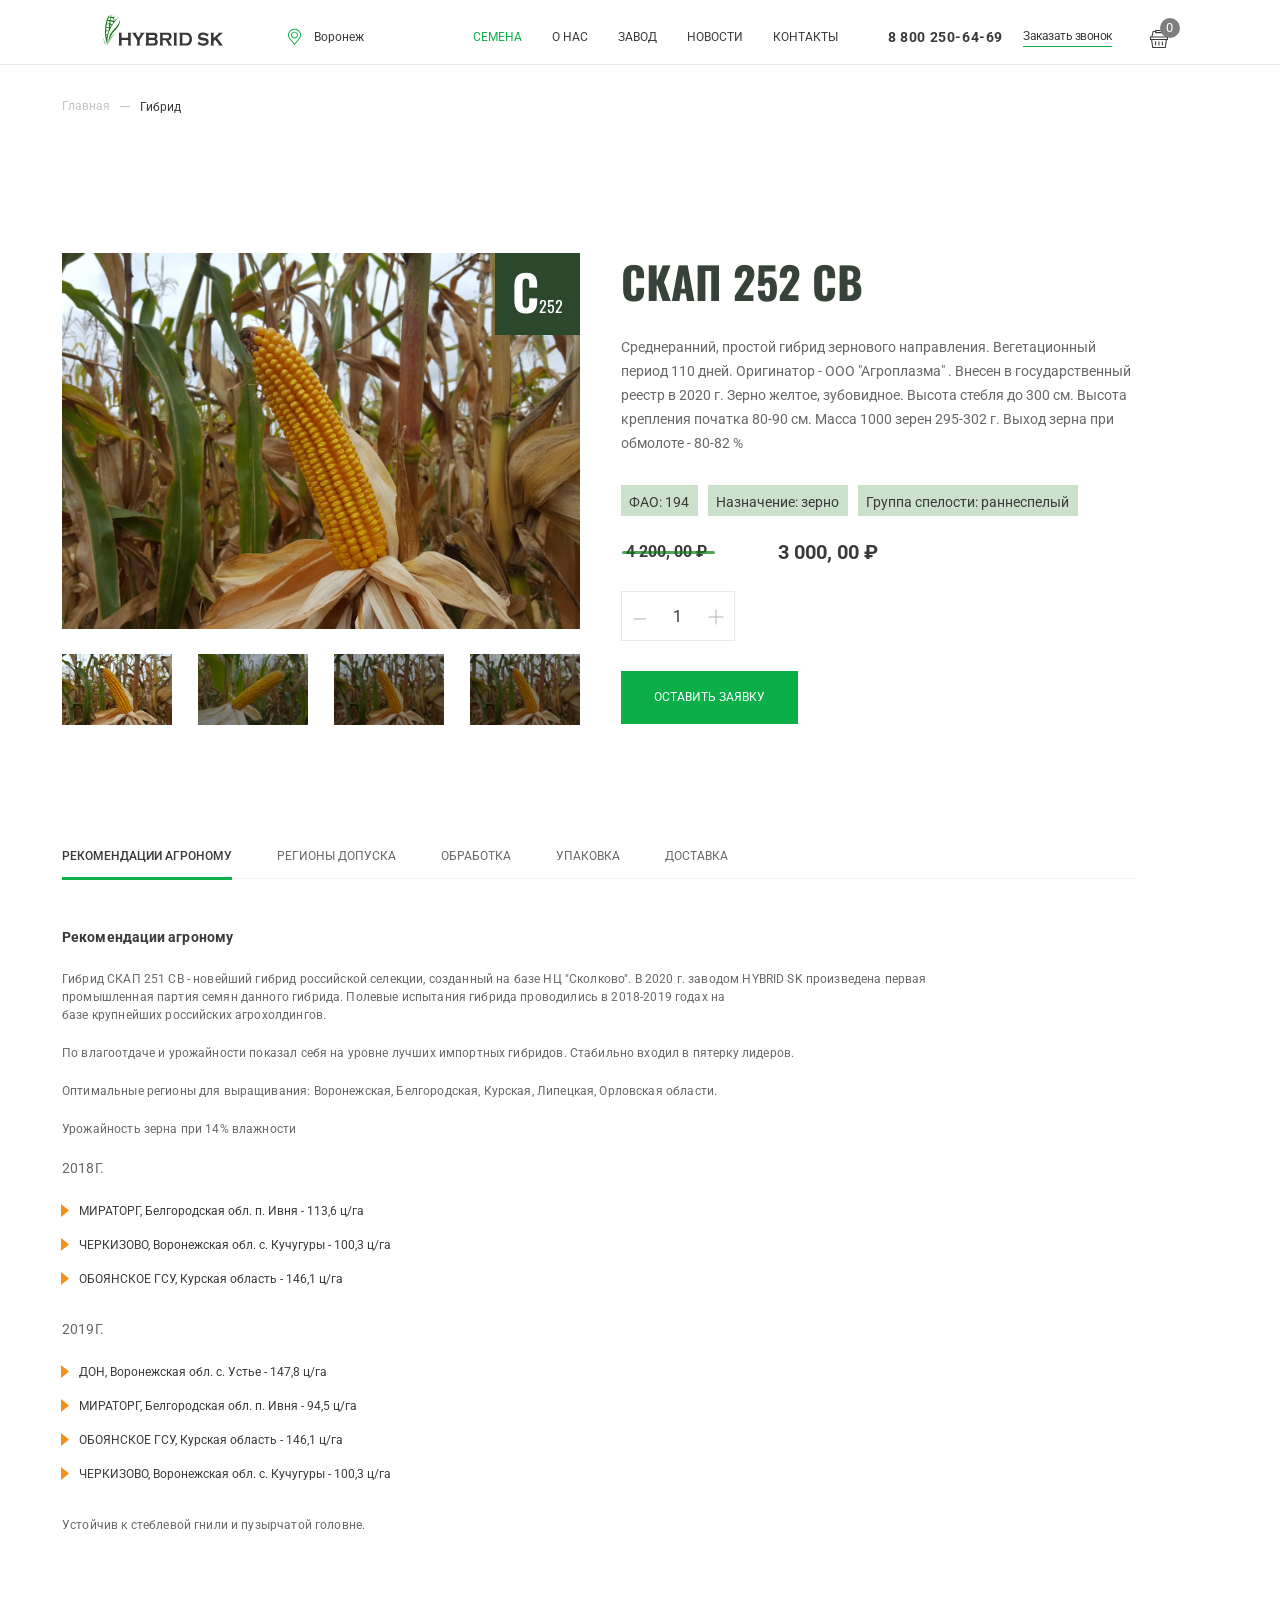
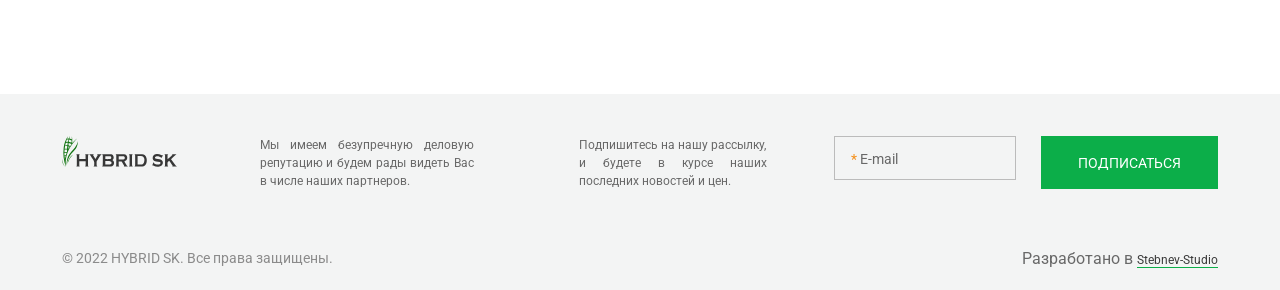
==== commit 13014e84: "fix 2#" ====
--- a/index.html
+++ b/index.html
@@ -70,8 +70,8 @@
 <div class="wrapper">
     <div class="breadcrumbs">
         <a href="" class="breadcrumbs__item">Главная</a>
-        <a href="" class="breadcrumbs__item">Гибрид</a>
-        <a href="" class="breadcrumbs__item">Скап 252 СВ</a>
+        <a href="" class="breadcrumbs__item breadcrumbs__item_active">Гибрид</a>
+        <a href="" class="breadcrumbs__item breadcrumbs__item_active">Скап 252 СВ</a>
     </div>
 </div>
 <main>
@@ -94,7 +94,8 @@
                     <h2>СКАП 252 СВ</h2>
                 </div>
                 <div class="product__description">
-                    Среднеранний, простой гибрид зернового направления. Вегетационный период 110 дней. Оригинатор - ООО "Агроплазма" . Внесен в государственный реестр в 2020 г. Зерно желтое, зубовидное. Высота стебля до 300 см. Высота крепления початка 80-90 см. Масса 1000 зерен 295-302 г. Выход зерна при обмолоте - 80-82 %
+                    Среднеранний, простой гибрид зернового направления. Вегетационный период 110 дней. Оригинатор - ООО "Агроплазма" . Внесен в государственный реестр в 2020 г. Зерно желтое, зубовидное. Высота стебля до 300 см. Высота крепления початка 80-90 см. Масса 1000 зерен 295-302 г. Выход зерна при обмолоте -
+                    <br>80-82 %
                 </div>
                 <div class="product__tags">
                     <div class="product__tags-title">ФАО: 194</div>
@@ -134,7 +135,7 @@
                             </div>
                         </div>
                         <span class="unit">п.е.</span>
-                        <button type="submit" class="btn btn-submit product__submit">добавить в заявку</button>
+                        <button type="submit" class="btn btn-submit product__submit">Оставить заявку</button>
                     </div>
                 </form>
             </div>
@@ -165,7 +166,8 @@
                         <h2 class="information__body-title">Рекомендации агроному</h2>
                         <div class="information__body-description">
                             <p>
-                                Гибрид СКАП 251 СВ - новейший гибрид российской селекции, созданный на базе НЦ "Сколково". В 2020 г. заводом HYBRID SK произведена первая промышленная партия семян данного гибрида. Полевые испытания гибрида проводились  в 2018-2019 годах на базе крупнейших российских агрохолдингов.
+                                Гибрид СКАП 251 СВ - новейший гибрид российской селекции, созданный на базе НЦ "Сколково". В 2020 г. заводом HYBRID SK произведена первая промышленная партия семян данного гибрида. Полевые испытания гибрида проводились  в 2018-2019 годах на
+                                <br> базе крупнейших российских агрохолдингов.
                             </p>
                             <p>
                                 По влагоотдаче  и урожайности показал себя на уровне лучших импортных гибридов. Стабильно входил в пятерку лидеров.
@@ -262,7 +264,7 @@
             </div>
             <div class="footer__mail">
                 <div class="footer__mail-description">
-                    Подпишитесь на нашу рассылку,
+                    Подпишитесь на нашу рассылку, <br>
                     и будете в курсе наших последних новостей и цен.
                 </div>
                 <form action="" class="footer__mail-form">
--- a/assets/css/main.css
+++ b/assets/css/main.css
@@ -61,7 +61,7 @@
 
 h6 {
     color: var(--colortext-dark);
-    font-family: "Roboto";
+    font-family: "Roboto", serif;
     font-size: 18px;
     font-style: normal;
     font-weight: 700;
@@ -79,7 +79,7 @@
 }
 
 span {
-    font-family: "Roboto";
+    font-family: "Roboto", serif;
     font-style: normal;
 }
 header, main, footer{
@@ -125,7 +125,20 @@
     box-sizing: border-box;
     -webkit-box-pack: center;
     -ms-flex-pack: center;
-    justify-content: center;
+}
+.header__city-title{
+    font-family: Roboto, serif;
+    font-size: 12px;
+    font-weight: 400;
+    line-height: 18px;
+    letter-spacing: 0;
+    text-align: left;
+
+}
+.header__geo > img{
+    display: block;
+    width: 13px;
+    height: 18px;
 }
 .header__logo > *{
     display: block;
@@ -318,18 +331,27 @@
     font-size: 15px;
     font-style: normal;
     font-weight: 400;
-    border-bottom: 1px solid #0CAE49;
     margin-right: 88px;
     cursor: pointer;
 }
 .callback__text{
     display: block;
-    width: 119px;
+    width: fit-content;
     color: #3A3A3A;
     font-family: Roboto, sans-serif;
     font-size: 15px;
     font-style: normal;
     font-weight: 400;
+    letter-spacing: -.5px;
+    position: relative;
+}
+.callback__text::before{
+    content: "";
+    position: absolute;
+    bottom: -3px;
+    width: 100%;
+    height: 1px;
+    background: #0CAE49;
 }
 .callback__icon{
     display: none;
@@ -339,6 +361,7 @@
 }
 
 .header__cart{
+    display: flex;
     cursor: pointer;
 }
 .header__cart::after{
@@ -389,6 +412,9 @@
     font-style: normal;
     font-weight: 400;
     margin-right: 20px;
+}
+.breadcrumbs__item_active{
+    color: #3A3A3A;
 }
 .breadcrumbs__item:last-child{
     color: #686868;
@@ -521,7 +547,6 @@
     display: block;
     background: #CCE1CC;
     text-align: center;
-    margin-bottom: 10px;
     padding: 3px 9px 0px 8px;
     margin-right: 10px;
 }
@@ -596,7 +621,7 @@
     content: "";
     position: absolute;
     display: block;
-    top: 30%;
+    top: 40%;
     left: -4px;
     width: 115%;
     height: 3px;
@@ -626,7 +651,7 @@
     display: -webkit-box;
     display: -ms-flexbox;
     display: flex;
-    width: 124px;
+    width: 114px;
     height: 50px;
     -webkit-box-sizing: border-box;
     box-sizing: border-box;
@@ -652,7 +677,7 @@
     font-style: normal;
     font-weight: 400;
     width: 41.3px;
-    height: 45px;
+    height: 50px;
     line-height: 50px;
     text-align: center;
 }
@@ -814,12 +839,13 @@
 .information__body-description > p{
     color: #686868;
     font-family: Roboto;
-    font-size: 14px;
+    font-size: 12px;
     font-style: normal;
     font-weight: 400;
     line-height: 150%; /* 21px */
     letter-spacing: 0.15px;
     margin-bottom: 22px;
+
 }
 
 .productivity__list,  .regions__list{
@@ -863,9 +889,6 @@
     width: 596px;
 }
 
-.productivity__list > .productivity__list-item:last-child{
-    margin-bottom: 0;
-}
 .productivity__list > .productivity__list-item:before, .regions__list > .productivity__regions-item:before {
     content: "";
     position: absolute;
@@ -876,7 +899,9 @@
     background-image: url([data-uri]);
     background-repeat: no-repeat;
 }
-
+..information__body-description {
+    width: 800px;
+}
 .information__body-description > p:last-child{
     margin-bottom: 0;
     margin-top: 30px;
@@ -885,7 +910,7 @@
 footer{
     margin-top: 200px;
     background: #F3F4F4;
-    padding-top: 50px;
+    padding-top: 60px;
     padding-bottom: 20px;
 }
 
@@ -904,15 +929,16 @@
     -webkit-box-pack: justify;
     -ms-flex-pack: justify;
     justify-content: space-between;
-    -webkit-box-align: center;
-    -ms-flex-align: center;
-    align-items: center;
+    -webkit-box-align: start;
+    -ms-flex-align: start;
+    align-items: flex-start;
     width: 560px;
     margin-right: 371px;
 }
 .footer__discription{
     color: #686868;
     font-family: Roboto;
+    align-self: flex-end;
     font-size: 14px;
     font-style: normal;
     font-weight: 400;
@@ -1042,16 +1068,14 @@
     font-size: 14px;
     font-style: normal;
     font-weight: 400;
-    margin-bottom: 6px;
 }
 #developer{
     color: #3A3A3A;
     font-family: Roboto;
-    font-size: 14px;
-    font-style: normal;
-    font-weight: 400;
-    line-height: 150%;
+    font-size: 12px;
+    font-style: normal;
+    font-weight: 400;
     text-decoration: none;
     line-height: 20px;
-    border-bottom: 2px solid #0CAE49;
+    border-bottom: 1px solid #0CAE49;
 }
--- a/assets/css/media.css
+++ b/assets/css/media.css
@@ -23,7 +23,7 @@
 }
 @media (min-width: 1600px) and (max-width:1919.98px) {
     :root {
-        --wrpapper:1378px
+        --wrpapper:1380px
     }
 
     .wrapper {
@@ -31,7 +31,9 @@
         margin-left: 110px;
         margin-right: 110px;
     }
-
+    .header__wrapper{
+        justify-content: flex-start;
+    }
     .main__wrapper{
         width: 1440px;
     }
@@ -73,11 +75,10 @@
 
     .header__phone{
         margin-right: 25px;
-        min-width: 137px;
         font-size: 16px;
     }
     .header__callback{
-        margin-right: 70px;
+        margin-right: 39px;
         min-width: 111px;
         color: #3A3A3A;
         font-size: 14px;
@@ -109,13 +110,26 @@
         color: #686868;
         font-family: Roboto;
         font-size: 14px;
-        font-style: normal;
-        font-weight: 400;
-        line-height: 180%; /* 25.2px */
-        text-align: justify;
+        font-weight: 400;
+        line-height: 25px;
+        letter-spacing: 0;
+        text-align: left;
+
     }
     .product__tags{
-        margin-top: 40px;
+        margin-top: 45px;
+    }
+    .product__price{
+        font-size: 20px;
+    }
+    .product__price_old{
+        font-family: Roboto;
+        font-size: 16px;
+        font-weight: 600;
+        line-height: 22px;
+        letter-spacing: 0em;
+        text-align: left;
+        margin-right: 32px;
     }
     .product__processing-method{
         display: none;
@@ -139,10 +153,31 @@
     }
 
     .information__body {
-        margin-top: 50px;
+        margin-top: 55px;
     }
     .information__body-title {
         margin-bottom: 25px;
+        font-size: 16px;
+    }
+    .productivity__list-title{
+        text-transform: none;
+        font-family: Roboto;
+        font-size: 14px;
+        font-weight: 400;
+        line-height: 21px;
+        letter-spacing: 0.15px;
+        text-align: left;
+
+    }
+    .information__body-description > p{
+        line-height: 190%;
+    }
+    .information__body-description{
+        width: 800px;
+    }
+    .productivity__list > .productivity__list-item, .regions__list > .productivity__regions-item{
+        font-size: 12px;
+        line-height: 230%;
     }
 
     footer {
@@ -153,21 +188,65 @@
     }
     .footer__discription{
         width: 207px;
+        font-family: Roboto;
+        font-size: 13px;
+        font-weight: 400;
+        line-height: 20px;
+        letter-spacing: 0px;
+        text-align: left;
+        align-self: flex-start;
+
     }
     .footer__logo-link {
         margin-right: 90.5px;
+    }
+    .footer__logo-img{
+        width: 147px;
     }
     .footer__mail-description{
         width: 208px;
         text-align: justify;
+        font-family: Roboto;
+        font-size: 13px;
+        font-weight: 400;
+        line-height: 20px;
+        letter-spacing: 0px;
+        text-align: left;
+
+    }
+    .information__mail-label{
+        top: 12px;
+    }
+    .footer__mail-field{
+        line-height: 42px;
+        padding-top: 0;
+        padding-bottom: 0;
     }
     .footer__mail-input {
         width: 208px !important;
+        height: 44px;
         margin-left: 35px;
     }
     .footer__mail-button {
-        margin-left: 25px;
+        margin-left: 52px;
         min-width: 187px !important;
+        height: 53px;
+        line-height: 0;
+    }
+    .footer__top{
+        margin-bottom: 35px;
+    }
+    .footer__bottom > *{
+        font-family: Roboto;
+        font-size: 12px;
+        font-weight: 400;
+        line-height: 24px;
+        letter-spacing: 0px;
+        text-align: left;
+
+    }
+    footer{
+        padding-top: 52px;
     }
 }
 
@@ -225,15 +304,23 @@
         font-size: 12px;
         margin-right: 30px !important;
     }
-
+    .header__cart{
+        width: 18px;
+        height: 18px;
+    }
     .header__phone{
         margin-right: 20px;
         min-width: 107px;
         font-size: 14px;
     }
     .header__callback{
+        margin-right: 0;
+        min-width: 95px;
+
+    }
+    .callback__text{
+        width: fit-content;
         margin-right: 38px;
-        min-width: 95px;
         color: #3A3A3A;
         font-size: 12px;
     }
@@ -244,16 +331,26 @@
     .breadcrumbs__item:last-child{
         display: none;
     }
+    .breadcrumbs__item{
+        font-family: Roboto;
+        font-size: 12px;
+        font-weight: 400;
+        line-height: 22px;
+        letter-spacing: 0px;
+        text-align: left;
+    }
 
     .product {
         margin-bottom: 120px;
     }
+
+    .product__price {
+        font-size: 20px;
+    }
     .product__price_old {
         font-size: 16px;
     }
-    .price {
-        font-size: 20px;
-    }
+
     .product__slider{
         width: 518px;
         height: 377px;
@@ -276,14 +373,18 @@
         margin-right: 41px;
     }
     .product__description {
+        line-height: 24px;
+        letter-spacing: 0px;
+        text-align: left;
         margin-top: 25px;
         color: #686868;
-        font-family: Roboto;
         font-size: 14px;
         font-style: normal;
         font-weight: 400;
-        line-height: 170%; /* 23.8px */
         width: 517px;
+    }
+    .product__description > br{
+        display: none;
     }
     .product__tags{
         margin-top: 30px;
@@ -308,7 +409,7 @@
         margin-top: 27px;
     }
     .product__prices {
-        margin-top: 17px;
+        margin-top: 25px;
     }
     .product__submit{
         margin-top: 30px;
@@ -325,6 +426,11 @@
     }
     .product__title > h2 {
         font-size: 44px;
+        font-weight: 700;
+        line-height: 57px;
+        letter-spacing: 0px;
+        text-align: left;
+
     }
     .information > .wrapper{
         margin: 0 auto;
@@ -351,13 +457,13 @@
         font-size: 12px;
         margin-bottom: 20px;
     }
+
     .productivity__list > .productivity__list-item:before {
         top: 5px;
     }
-    .productivity__list > .productivity__list-item{
-        font-size: 12px;
-    }
-
+    .productivity__list > .productivity__list-item, .regions__list > .productivity__regions-item{
+        font-size: 12px;
+    }
     footer {
         margin-top: 160px;
         padding-top: 42px;
@@ -400,11 +506,22 @@
     }
     .footer__mail-input {
         width: 182px !important;
+        height: 44px;
         margin-left: 37px;
+    }
+    .footer__mail-field{
+        padding-top: 0;
+        padding-bottom: 0;
+        line-height: 0;
+    }
+    .information__mail-label{
+        top: 12px;
     }
     .footer__mail-button {
         margin-left: 25px;
         min-width: 177px !important;
+        height: 53px;
+        line-height: 0;
     }
     .footer-bottom *, #developer{
         font-size: 12px;
@@ -425,7 +542,7 @@
     .wrapper {
         min-width: var(--wrpapper);
         margin-left: 28px;
-        margin-right: 28px;
+        margin-right: 34px;
     }
     .main__wrapper{
         width: var(--wrpapper);
@@ -488,10 +605,18 @@
         white-space: nowrap;
     }
     .header__callback{
-        margin-right: 23px;
         min-width: 95px;
         color: #3A3A3A;
-        font-size: 12px;
+        margin-right: 0;
+    }
+    .callback__text{
+        font-size: 12px;
+        width: max-content;
+        margin-right: 33px;
+    }
+    .header__cart{
+        width: 20px;
+        height: 20px;
     }
     .breadcrumbs{
         margin-top: 30px;
@@ -526,6 +651,11 @@
     }
     .product__slider{
         margin-right: 41px;
+        width: 464px;
+        height: 423px;
+    }
+    .product__information{
+        height: 100%;
     }
     .product__description {
         margin-top: 30px;
@@ -558,10 +688,21 @@
         -webkit-box-align: start;
         -ms-flex-align: start;
         align-items: flex-start;
-        margin-top: 27px;
+        margin-top: 25px;
     }
     .product__prices {
         margin-top: 17px;
+    }
+    .product__price{
+        font-family: Roboto;
+        font-size: 20px;
+        font-weight: 700;
+        line-height: 28px;
+        letter-spacing: 0em;
+        text-align: left;
+    }
+    .product__price_old{
+        font-size: 16px;
     }
     .product__submit{
         margin-top: 30px;
@@ -627,7 +768,7 @@
     }
     .footer__discription{
         width: 168px;
-        text-align: justify;
+        text-align: left;
         color: #686868;
         font-family: Roboto;
         font-size: 12px;
@@ -640,14 +781,24 @@
     }
     .footer__mail-description{
         width: 169px;
-        text-align: justify;
+        text-align: left;
         color: #686868;
         font-family: Roboto;
         font-size: 12px;
         font-style: normal;
         font-weight: 400;
+        letter-spacing: .2px;
         line-height: 150%; /* 18px */
     }
+    .footer__mail-field{
+        padding-top: 0;
+        padding-bottom: 0;
+        height: 44px;
+    }
+    .information__mail-label{
+        top: 12px;
+    }
+
     .footer__mail-input {
         width: 182px !important;
         margin-left: 37px;
@@ -655,8 +806,10 @@
     .footer__mail-button {
         margin-left: 25px;
         min-width: 177px !important;
-    }
-    .footer-bottom *, #developer{
+        height: 53px;
+        line-height: 0;
+    }
+    .footer__bottom > *{
         font-size: 12px;
     }
 }
@@ -686,8 +839,12 @@
     .product{
         margin-top: 50px;
     }
+    .header__logo > a{
+        height: fit-content;
+    }
     .header__logo img{
         display: block;
+        width: 123px;
         min-width: 116px;
     }
     .header__callback{
@@ -713,8 +870,18 @@
         -ms-flex-direction: column;
         flex-direction: column;
     }
+    .product__title > h2{
+        font-family: Oswald;
+        font-size: 30px;
+        font-weight: 700;
+        line-height: 39px;
+        letter-spacing: 0px;
+        text-align: left;
+
+    }
     .product__slider{
         width: 596px;
+        height: 543px;
     }
     .product__slide-mini {
         width: 126px;
@@ -731,262 +898,6 @@
         overflow: hidden;
         touch-action: none;
         -ms-touch-action: none;
-    }
-    .nav__list {
-        -webkit-box-orient: vertical;
-        -webkit-box-direction: normal;
-        -ms-flex-direction: column;
-        flex-direction: column;
-        -webkit-box-align: start;
-        -ms-flex-align: start;
-        align-items: flex-start;
-    }
-    .header__burger-menu{
-        display: block;
-    }
-    .nav {
-        z-index: 10;
-        display: -webkit-box;
-        display: -ms-flexbox;
-        display: flex;
-        -webkit-box-orient: vertical;
-        -webkit-box-direction: normal;
-        -ms-flex-direction: column;
-        flex-direction: column;
-        -webkit-box-align: start;
-        -ms-flex-align: start;
-        align-items: flex-start;
-        -webkit-box-pack: center;
-        -ms-flex-pack: center;
-        justify-content: center;
-        position: fixed;
-        background: white;
-        top: 91px;
-        height: 100vh;
-        -webkit-transition: .5s;
-        -o-transition: .5s;
-        transition: .5s;
-        right: calc(-1 * (100vw - 15px));
-        width: calc(100vw - 15px);
-    }
-    .nav > * {
-        margin-left: 56px;
-    }
-    .nav__item {
-        margin-bottom: 35px;
-        margin-right: 0;
-    }
-    .wrapper__burger {
-        display: -webkit-box;
-        display: -ms-flexbox;
-        display: flex;
-    }
-    .header__right-side{
-        z-index: 20;
-    }
-
-    .header__phone {
-        margin-top: 50px;
-        white-space: nowrap;
-    }
-
-    .information__menu-item{
-        margin-right: 0;
-    }
-    .product__information{
-        margin-top: 51px;
-    }
-    .product__description{
-        width: 100%;
-        text-align: justify;
-        margin-top: 30px;
-        margin-right: 0;
-    }
-    .product__tags{
-        margin-top: 25px;
-    }
-    .product__processing-method{
-        display: none;
-    }
-    .product__prices{
-        margin-top: 25px;
-    }
-    .product__price_old{
-        margin-right: 32px;
-    }
-    .unit{
-        display: none;
-    }
-    .product__counter{
-        -webkit-box-orient: vertical;
-        -webkit-box-direction: normal;
-        -ms-flex-direction: column;
-        flex-direction: column;
-        -webkit-box-align: start;
-        -ms-flex-align: start;
-        align-items: flex-start;
-        margin-top: 27px;
-    }
-    .information__menu-list > .information__menu-item{
-        margin-right: 40px;
-        text-wrap: nowrap;
-    }
-    .information__menu-list{
-        overflow-y: hidden;
-        overflow-x: auto;
-    }
-    .information__menu-list .information__menu-button{
-        display: block;
-        font-size: 12px;
-        width: 100%;
-        white-space: nowrap;
-    }
-    .product__submit{
-        margin-top: 30px;
-    }
-    .product__quantity-block{
-        width: 114px;
-    }
-    .information__body-description{
-        width: 100%;
-    }
-    .footer__info{
-        width: 100%;
-        margin-right: 0;
-        -webkit-box-pack: unset;
-        -ms-flex-pack: unset;
-        justify-content: unset;
-    }
-    .footer__top{
-        -webkit-box-orient: vertical;
-        -webkit-box-direction: normal;
-        -ms-flex-direction: column;
-        flex-direction: column;
-    }
-    .footer__logo-link{
-        width: 115px;
-        margin-right: 104px;
-    }
-    .footer__logo-link > img{
-        width: 100%;
-    }
-    .footer__mail{
-        margin-top: 40px;
-        -webkit-box-orient: vertical;
-        -webkit-box-direction: normal;
-        -ms-flex-direction: column;
-        flex-direction: column;
-        width: 100%;
-    }
-    .footer__discription{
-        color: #686868;
-        font-family: Roboto;
-        font-size: 12px;
-        font-style: normal;
-        font-weight: 400;
-        line-height: 150%; /* 18px */
-    }
-    .footer__mail-description{
-        width: 291px;
-        font-size: 12px;
-    }
-    .footer__mail-input{
-        margin-left: 0;
-    }
-    .footer__mail-field{
-        line-height: 0;
-        font-size: 12px;
-    }
-    .footer__mail-form{
-        margin-top: 20px;
-    }
-    .footer__mail-input{
-        width: 290px !important;
-
-    }
-    .footer__mail-button{
-        min-width: 278px;
-        margin-left: 28px;
-    }
-}
-
-@media (min-width: 320px) and (max-width:767.98px) {
-    :root {
-        --wrpapper:290px;
-    }
-
-    .wrapper {
-        max-width: var(--wrpapper);
-    }
-
-    .header > .wrapper{
-        width: 596px;
-        -webkit-box-pack: center;
-        -ms-flex-pack: center;
-        justify-content: center;
-    }
-    .wrapper__burger {
-        display: -webkit-box;
-        display: -ms-flexbox;
-        display: flex;
-    }
-    .header__logo{
-        margin-top: 15px;
-        margin-bottom: 19px;
-        margin-right: 41px;
-    }
-    .breadcrumbs{
-        display: none;
-    }
-    .product{
-        margin-top: 40px;
-    }
-    .header__logo > a {
-        height: inherit;
-    }
-    .header__logo img{
-        display: block;
-        min-width: 116px !important;
-        width: 116px;
-    }
-    .header__callback{
-        margin-right: 35px;
-        border-bottom: 0;
-    }
-    .header__cart{
-        margin-right: 35px;
-    }
-
-    .header__geo{
-        display: none;
-    }
-    .callback__text{
-        display: none;
-    }
-    .callback__icon {
-        display: block;
-    }
-    .product{
-        -webkit-box-orient: vertical;
-        -webkit-box-direction: normal;
-        -ms-flex-direction: column;
-        flex-direction: column;
-    }
-    .product__title > h2{
-        font-size: 26px;
-    }
-    .product__slider{
-        width: 290px;
-    }
-    .product__main-slide > img{
-        display: block;
-        width: 100%;
-    }
-    .product__slide-mini{
-        width: 61px;
-    }
-    .menu_active{
-        overflow: hidden;
     }
     .nav__list {
         -webkit-box-orient: vertical;
@@ -1015,29 +926,35 @@
         -webkit-box-align: start;
         -ms-flex-align: start;
         align-items: flex-start;
-        -webkit-box-pack: center;
-        -ms-flex-pack: center;
-        justify-content: center;
         position: fixed;
         background: white;
-        top: 91px;
+        top: 66px;
         right: calc(-1 * (100vw - 15px));
         width: calc(100vw - 15px);
         height: 100vh;
     }
-    .information__menu-list{
-        overflow-y: hidden;
-        overflow-x: auto;
+    .nav__list{
+        margin-top: 91px;
     }
     .nav > * {
-        margin-left: 56px;
+        margin-left: 59px;
     }
     .nav__item {
         margin-bottom: 35px;
     }
+    .nav__item:last-child{
+        margin-bottom: 0px;
+    }
+
+    .wrapper__burger {
+        display: -webkit-box;
+        display: -ms-flexbox;
+        display: flex;
+    }
     .header__right-side{
         z-index: 20;
     }
+
     .header__phone {
         margin-top: 50px;
         white-space: nowrap;
@@ -1051,10 +968,18 @@
     }
     .product__description{
         width: 100%;
-        font-size: 14px;
-        text-align: left;
         margin-top: 30px;
         margin-right: 0;
+        font-family: Roboto;
+        font-size: 14px;
+        font-weight: 400;
+        line-height: 22px;
+        letter-spacing: 0px;
+        text-align: left;
+
+    }
+    .product__description > br{
+        display: none;
     }
     .product__tags{
         margin-top: 25px;
@@ -1070,12 +995,6 @@
     }
     .unit{
         display: none;
-    }
-    .information__body-title{
-        font-size: 14px;
-    }
-    .productivity__list > .productivity__list-item{
-        font-size: 14px;
     }
     .product__counter{
         -webkit-box-orient: vertical;
@@ -1089,7 +1008,11 @@
     }
     .information__menu-list > .information__menu-item{
         margin-right: 40px;
-        text-wrap: nowrap;
+        white-space: nowrap;
+    }
+    .information__menu-list{
+        overflow-y: hidden;
+        overflow-x: auto;
     }
     .information__menu-list .information__menu-button{
         display: block;
@@ -1097,17 +1020,36 @@
         width: 100%;
         white-space: nowrap;
     }
+    .product{
+        margin-bottom: 78px;
+    }
+
     .product__submit{
+        width: 177px;
+        height: 53px;
+        padding-top: 0;
+        padding-bottom: 0;
+        line-height: 53px;
+        white-space: nowrap;
         margin-top: 30px;
     }
     .product__quantity-block{
         width: 114px;
     }
+    .information__body{
+        margin-top: 30px;
+    }
     .information__body-description{
         width: 100%;
     }
-    footer {
-        margin-top: 110px;
+    .information__body-title{
+        font-family: Roboto;
+        font-size: 14px;
+        font-weight: 700;
+        line-height: 21px;
+        letter-spacing: 0px;
+        text-align: left;
+
     }
     .footer__info{
         width: 100%;
@@ -1115,6 +1057,322 @@
         -webkit-box-pack: unset;
         -ms-flex-pack: unset;
         justify-content: unset;
+    }
+    .footer__top{
+        -webkit-box-orient: vertical;
+        -webkit-box-direction: normal;
+        -ms-flex-direction: column;
+        flex-direction: column;
+    }
+    .footer__logo-link{
+        width: 115px;
+        margin-right: 104px;
+    }
+    .footer__logo-link > img{
+        width: 100%;
+    }
+    .footer__mail{
+        margin-top: 40px;
+        -webkit-box-orient: vertical;
+        -webkit-box-direction: normal;
+        -ms-flex-direction: column;
+        flex-direction: column;
+        width: 100%;
+    }
+    .footer__discription{
+        width: 296px;
+        color: #686868;
+        font-family: Roboto;
+        font-size: 12px;
+        font-style: normal;
+        font-weight: 400;
+        line-height: 150%; /* 18px */
+    }
+    .footer__mail-description{
+        width: 291px;
+        font-size: 12px;
+        font-family: Roboto, serif;
+        font-weight: 400;
+        line-height: 18px;
+        letter-spacing: 0px;
+        text-align: left;
+
+    }
+    .footer__mail-input{
+        margin-left: 0;
+    }
+    .footer__mail-field{
+        line-height: 0;
+        font-size: 12px;
+    }
+    .footer__mail-form{
+        margin-top: 20px;
+    }
+    .footer__mail-input{
+        width: 290px !important;
+
+    }
+    .footer__mail-button{
+        min-width: 278px;
+        margin-left: 28px;
+    }
+}
+
+@media (min-width: 320px) and (max-width:767.98px) {
+    :root {
+        --wrpapper:290px;
+    }
+
+    .wrapper {
+        max-width: var(--wrpapper);
+    }
+
+    .header > .wrapper{
+        width: 596px;
+        -webkit-box-pack: center;
+        -ms-flex-pack: center;
+        justify-content: center;
+    }
+    .wrapper__burger {
+        display: -webkit-box;
+        display: -ms-flexbox;
+        display: flex;
+    }
+    .header__logo{
+        margin-top: 15px;
+        margin-bottom: 19px;
+        margin-right: 41px;
+    }
+    .breadcrumbs{
+        display: none;
+    }
+    .product{
+        margin-top: 40px;
+    }
+    .header__logo > a {
+        height: inherit;
+    }
+    .header__logo img{
+        display: block;
+        min-width: 116px !important;
+        width: 116px;
+    }
+    .header__callback{
+        margin-right: 35px;
+        border-bottom: 0;
+    }
+    .header__cart{
+        margin-right: 35px;
+    }
+
+    .header__geo{
+        display: none;
+    }
+    .callback__text{
+        display: none;
+    }
+    .callback__icon {
+        display: block;
+    }
+    .product{
+        -webkit-box-orient: vertical;
+        -webkit-box-direction: normal;
+        -ms-flex-direction: column;
+        flex-direction: column;
+    }
+    .product__title > h2{
+        line-height: normal;
+        font-size: 24px;
+    }
+    .product__slider{
+        width: 290px;
+        height: 265px;
+    }
+    .product__main-slide > img{
+        display: block;
+        width: 100%;
+    }
+    .product__slides{
+        margin-top: 15px;
+    }
+    .product__slide-mini{
+        width: 61px;
+        height: 39px;
+    }
+    .menu_active{
+        overflow: hidden;
+    }
+    .nav__list {
+        -webkit-box-orient: vertical;
+        -webkit-box-direction: normal;
+        -ms-flex-direction: column;
+        flex-direction: column;
+        -webkit-box-align: start;
+        -ms-flex-align: start;
+        align-items: flex-start;
+    }
+    .header__burger-menu{
+        display: block;
+    }
+    .information__body-description > p:last-child{
+        margin-top: 20px;
+        font-family: Roboto;
+        font-size: 12px;
+        font-weight: 400;
+        line-height: 18px;
+        letter-spacing: 0px;
+        text-align: left;
+white-space: nowrap;
+    }
+    .nav {
+        z-index: 10;
+        -webkit-transition: .5s;
+        -o-transition: .5s;
+        transition: .5s;
+        display: -webkit-box;
+        display: -ms-flexbox;
+        display: flex;
+        -webkit-box-orient: vertical;
+        -webkit-box-direction: normal;
+        -ms-flex-direction: column;
+        flex-direction: column;
+        -webkit-box-align: start;
+        -ms-flex-align: start;
+        align-items: flex-start;
+        position: fixed;
+        background: white;
+        top: 66px;
+        right: calc(-1 * (100vw - 15px));
+        width: calc(100vw - 15px);
+        height: 100vh;
+    }
+    .nav__list{
+        margin-top: 91px;
+    }
+    .information__menu-list{
+        overflow-y: hidden;
+        overflow-x: auto;
+    }
+    .nav > * {
+        margin-left: 59px;
+    }
+    .nav__item {
+        margin-bottom: 35px;
+    }
+    .nav__item:last-child{
+        margin-bottom: 0px;
+    }
+    .header__right-side{
+        z-index: 20;
+    }
+    .header__phone {
+        letter-spacing: .45px;
+        margin-top: 50px;
+        white-space: nowrap;
+    }
+
+    .information__menu-item{
+        margin-right: 0;
+    }
+    .product__tags-title{
+        margin-bottom: 10px;
+    }
+    .product__information{
+        margin-top: 51px;
+    }
+    .product__description{
+        width: 100%;
+        font-size: 14px;
+        text-align: left;
+        margin-top: 30px;
+        margin-right: 0;
+    }
+    .product__tags{
+        margin-top: 25px;
+    }
+    .product__processing-method{
+        display: none;
+    }
+    .product__prices{
+        margin-top: 25px;
+    }
+    .product__price{
+        font-family: Roboto;
+        font-size: 20px;
+        font-weight: 700;
+        line-height: 28px;
+        letter-spacing: 0em;
+        text-align: left;
+    }
+    .product__price_old{
+        margin-right: 32px;
+        font-family: Roboto;
+        font-size: 16px;
+        font-weight: 600;
+        line-height: 22px;
+        letter-spacing: 0em;
+        text-align: left;
+    }
+    .product{
+        margin-bottom: 78px;
+    }
+    .unit{
+        display: none;
+    }
+    .information__body-title{
+        font-size: 14px;
+    }
+    .productivity__list > .productivity__list-item{
+        font-family: Roboto;
+        font-size: 12px;
+        font-weight: 400;
+        line-height: 19px;
+        letter-spacing: .15px;
+        text-align: left;
+
+    }
+
+    .productivity__list > .productivity__list-item:before, .regions__list > .productivity__regions-item:before{
+        top: 2px;
+    }
+    .product__counter{
+        -webkit-box-orient: vertical;
+        -webkit-box-direction: normal;
+        -ms-flex-direction: column;
+        flex-direction: column;
+        -webkit-box-align: start;
+        -ms-flex-align: start;
+        align-items: flex-start;
+        margin-top: 27px;
+    }
+    .information__menu-list > .information__menu-item{
+        margin-right: 40px;
+        white-space: nowrap;
+    }
+    .information__menu-list .information__menu-button{
+        display: block;
+        font-size: 12px;
+        width: 100%;
+        white-space: nowrap;
+    }
+    .product__submit{
+        margin-top: 30px;
+    }
+    .product__quantity-block{
+        width: 114px;
+    }
+    .information__body-description{
+        width: 100%;
+    }
+    footer {
+        margin-top: 110px;
+    }
+    .footer__info{
+        width: 100%;
+        margin-right: 0;
+        -webkit-box-pack: unset;
+        -ms-flex-pack: unset;
+        justify-content: unset;
         -webkit-box-orient: vertical;
         -webkit-box-direction: normal;
         -ms-flex-direction: column;
@@ -1155,7 +1413,9 @@
         font-size: 12px;
         font-style: normal;
         font-weight: 400;
+        align-self: start;
         line-height: 150%; /* 18px */
+        width: 290px;
     }
     .footer__mail-description{
         width: 291px;
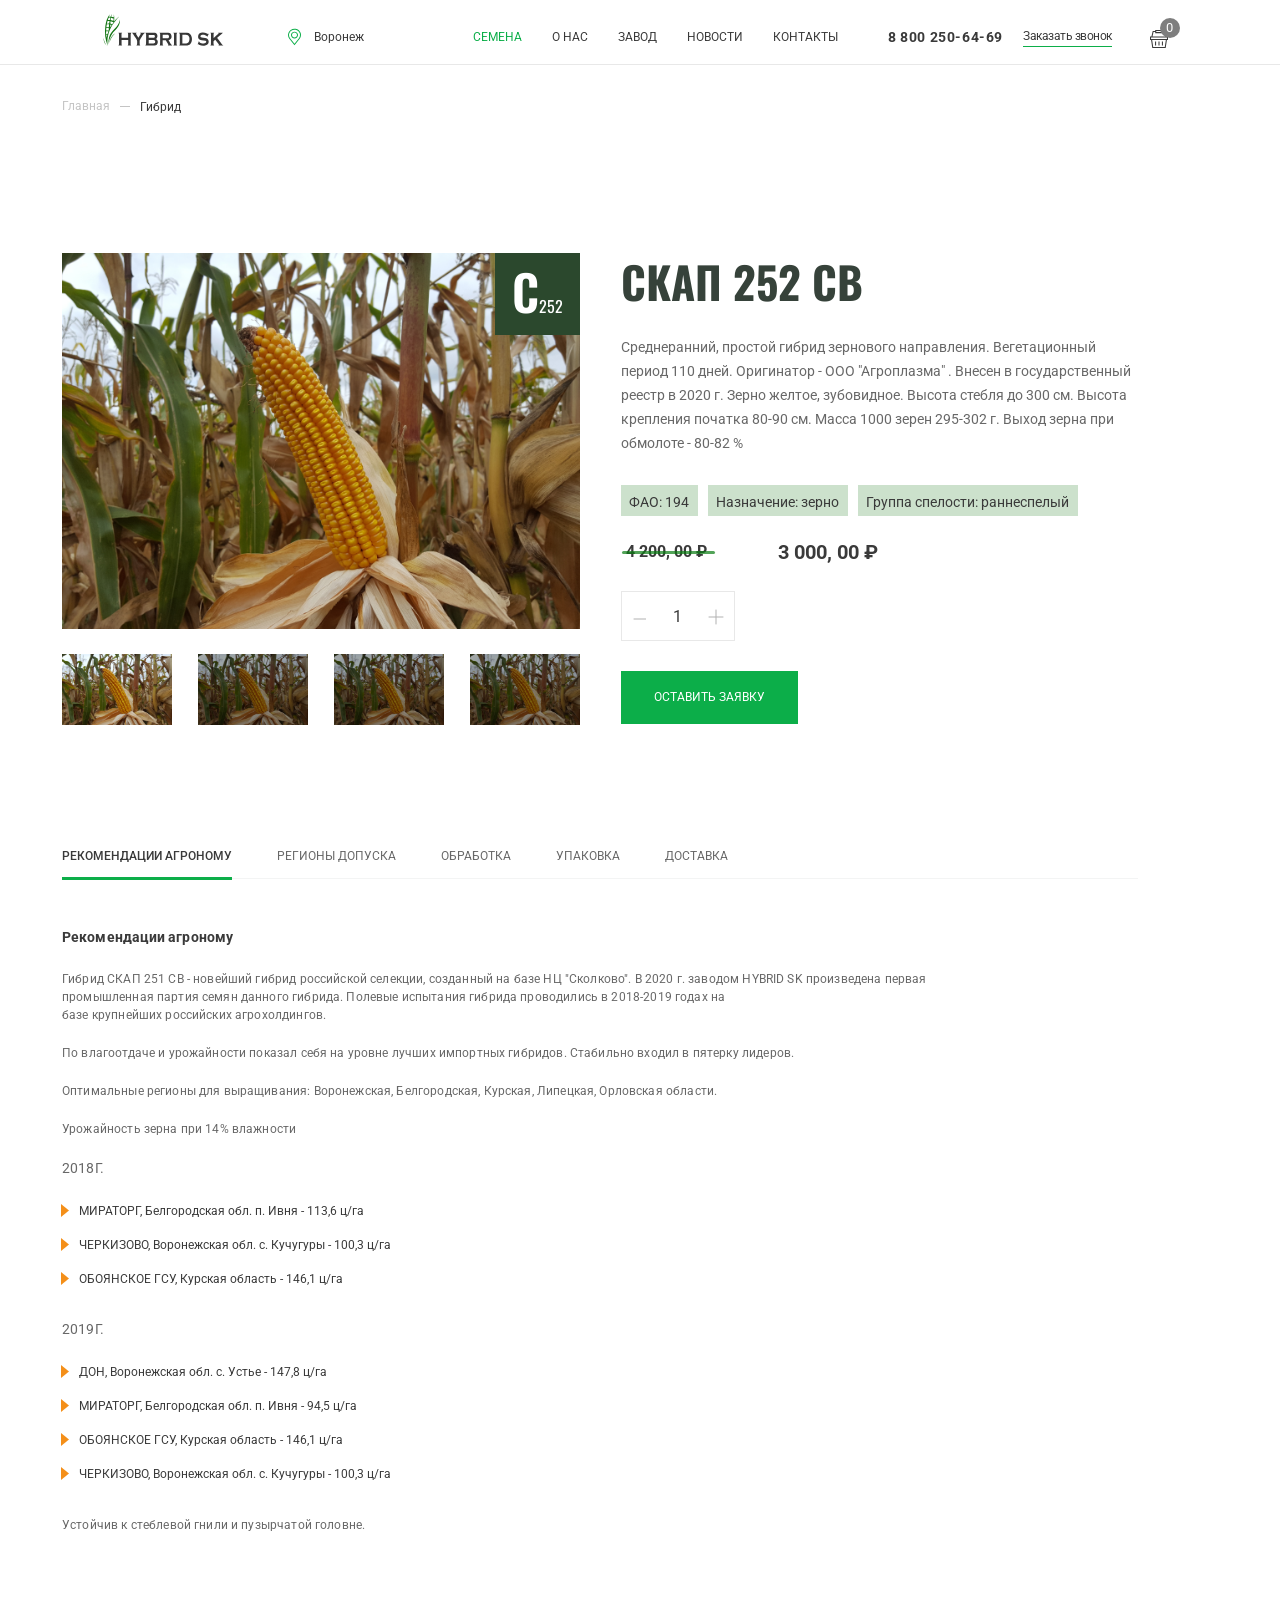
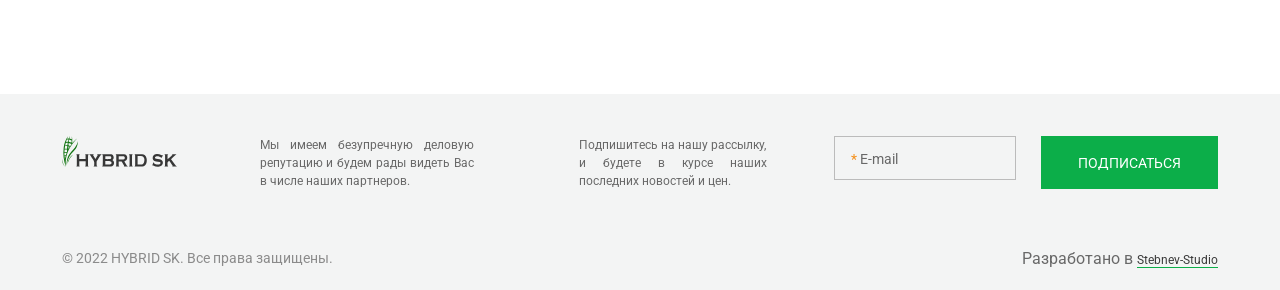
==== commit a0c43986: "fix 3#" ====
--- a/index.html
+++ b/index.html
@@ -47,7 +47,7 @@
                 <div class="header__callback">
                     <span class="callback__text">Заказать звонок</span>
                     <div class="callback__icon">
-                        <img src="assets/img/phone.svg" alt="">
+                        <img src="assets/img/phone.svg" alt="phone">
                     </div>
                 </div>
 
@@ -79,14 +79,14 @@
         <div class="product main__product">
             <div class="product__slider">
                 <div class="product__main-slide">
-                    <img src="assets/img/product-image.png"  id="main-slide" alt="">
+                    <img src="assets/img/product-image.png"  id="main-slide" alt="main-slide">
                     <div class="product__slide-title"><span class="product__head-char">С</span><span class="product__head-numbers">252</span></div>
                 </div>
                 <div class="product__slides">
                     <img src="assets/img/product-image.png" class="product__slide-mini product__slide-mini_active" alt="1">
-                    <img src="assets/img/product-mini2.png" class="product__slide-mini" alt="2">
-                    <img src="assets/img/product-mini.png" class="product__slide-mini" alt="3">
-                    <img src="assets/img/product-mini.png" class="product__slide-mini" alt="4">
+                    <img src="assets/img/product-image.png" class="product__slide-mini" alt="2">
+                    <img src="assets/img/product-image.png" class="product__slide-mini" alt="3">
+                    <img src="assets/img/product-image.png" class="product__slide-mini" alt="4">
                 </div>
             </div>
             <div class="product__information">
@@ -106,7 +106,7 @@
                 <form class="form product__form">
                     <div class="product__processing-method">
                         <label for="processing-methods">Способ обработки: </label>
-                        <select name="processing-methods">
+                        <select name="processing-methods" id="processing-methods">
                             <option>Фунгицид</option>
                         </select>
                     </div>
@@ -116,7 +116,7 @@
                         </div>
                         <div class="product__price product__price_new">
                             <label for="price">3 000, 00 ₽</label>
-                            <input type="hidden" value="3000" name="price">
+                            <input type="hidden" value="3000" name="price" id="price">
                         </div>
                     </div>
                     <div class="product__counter">
@@ -126,7 +126,7 @@
                                     <path d="M1 8H13" stroke="#B1B1B1" stroke-linecap="round"/>
                                 </svg>
                             </div>
-                            <input value="1" class="product__quantity-item product__quantity_show">
+                            <input value="1" class="product__quantity-item product__quantity_show" name="count">
                             <div class="product__quantity-item product__quantity_minus">
                                 <svg xmlns="http://www.w3.org/2000/svg" width="16" height="16" viewBox="0 0 16 16" fill="none" class="count__add">
                                     <path d="M1 8H15" stroke="#B1B1B1" stroke-linecap="round"></path>
@@ -269,8 +269,8 @@
                 </div>
                 <form action="" class="footer__mail-form">
                     <div class="footer__mail-input">
-                        <input type="text" class="footer__mail-field" required>
-                        <label for="" class="information__mail-label">
+                        <input type="email" id="email" name="email" class="footer__mail-field" required>
+                        <label for="email" class="information__mail-label">
                             <span class="input_requered">*</span>
                             E-mail
                         </label>
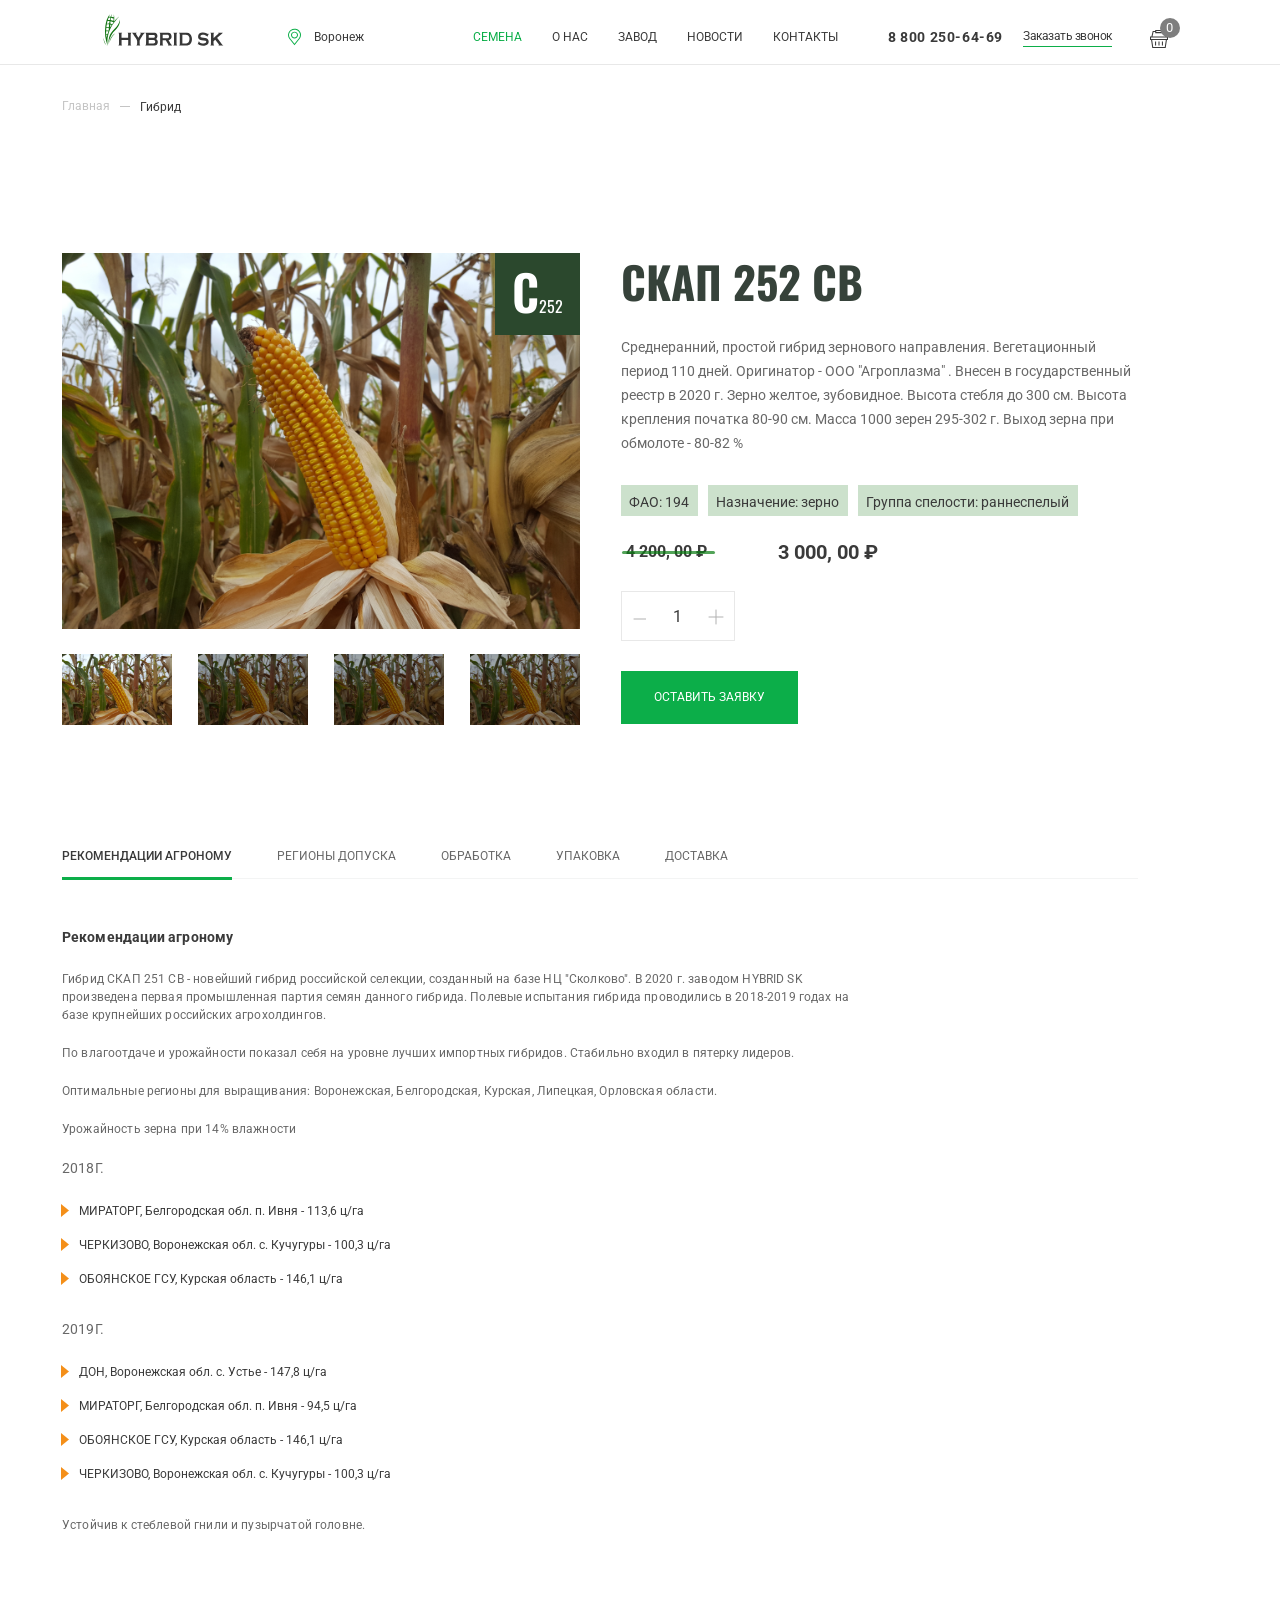
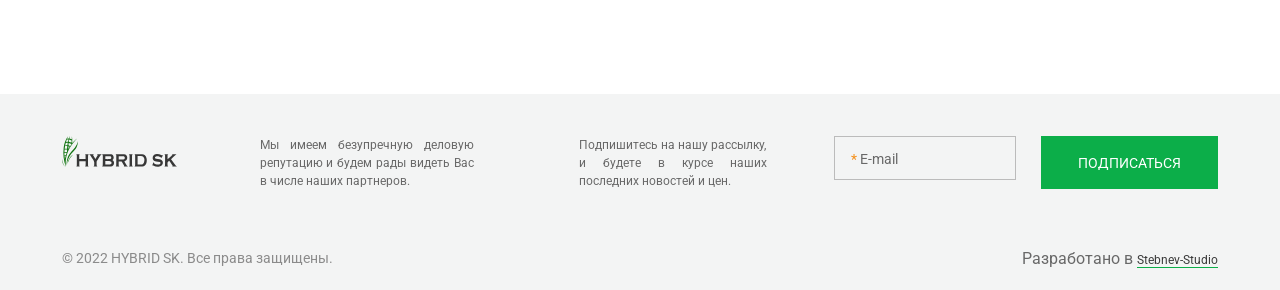
==== commit 4d468fee: "fix 5#" ====
--- a/index.html
+++ b/index.html
@@ -243,7 +243,7 @@
                                 <li class="productivity__list-item">Отправитель: ООО «Гибрид СК» (код отправителя: 8661)</li>
                                 <li class="productivity__list-item">Станция отправления: Прохладная СКЖД (код станции: 537601)</li>
                             </ul>
-                            <p class="sertificate">Каждая партия семян сопровождается Сертификатом соответствия, Карантинным сертификатом, ТТН, УПД.</p>
+                            <p class="certificate">Каждая партия семян сопровождается Сертификатом соответствия, Карантинным сертификатом, ТТН, УПД.</p>
                         </div>
                     </div>
                 </div>
@@ -258,7 +258,7 @@
                 <a href="" class="footer__logo-link">
                     <img src="assets/img/logo.svg" alt="Логотип футер" class="footer__logo-img">
                 </a>
-                <div class="footer__discription">
+                <div class="footer__description">
                     Мы имеем безупречную деловую репутацию и будем рады видеть Вас в числе наших партнеров.
                 </div>
             </div>
@@ -271,7 +271,7 @@
                     <div class="footer__mail-input">
                         <input type="email" id="email" name="email" class="footer__mail-field" required>
                         <label for="email" class="information__mail-label">
-                            <span class="input_requered">*</span>
+                            <span class="input_required">*</span>
                             E-mail
                         </label>
                     </div>
--- a/assets/css/main.css
+++ b/assets/css/main.css
@@ -156,7 +156,7 @@
     height: 58px;
 }
 .header__logo img {
-    min-width: 216.001px;
+    min-width: 216px;
 
 }
 
@@ -175,6 +175,7 @@
     margin-left: 15px;
     font-family: Roboto, sans-serif;
     color: #3A3A3A;
+    font-size: 16px;
 }
 
 .header__center {
@@ -272,7 +273,7 @@
     display: block;
     min-width: 45px;
     list-style: none;
-    margin-right: 0px;
+    margin-right: 0;
 }
 .nav__item:last-child > .nav__item-link{
     margin-right: 0 !important;
@@ -285,12 +286,11 @@
     margin-right: 60px;
     color: #3A3A3A;
     white-space: nowrap;
-    font-family: Roboto;
+    font-family: Roboto, serif;
     font-size: 15px;
-    margin-right: 60px;
     font-weight: 400;
     line-height: 23px;
-    letter-spacing: 0px;
+    letter-spacing: 0;
     text-align: left;
     text-transform: uppercase;
 }
@@ -467,7 +467,7 @@
 .product__head-char{
     color: #FFF;
     text-align: center;
-    font-family: Oswald;
+    font-family: Oswald, serif;
     font-size: 49px;
     font-style: normal;
     font-weight: 600;
@@ -476,7 +476,7 @@
 
 .product__head-numbers{
     color: #FFF;
-    font-family: Oswald;
+    font-family: Oswald, serif;
     font-size: 16px;
     font-style: normal;
     line-height: 130%;
@@ -507,7 +507,7 @@
 .product__title{
     margin-top: 0;
     color: #3A3A3A;
-    font-family: Oswald;
+    font-family: Oswald, serif;
     font-size: 56px !important;
     font-style: normal;
     font-weight: 700;
@@ -515,7 +515,7 @@
 }
 
 .product__description{
-    font-family: Roboto;
+    font-family: Roboto, serif;
     width: 530px;
     color: #686868;
     font-size: 16px;
@@ -539,7 +539,7 @@
 
 .product__tags-title {
     color: #3A3A3A;
-    font-family: Roboto;
+    font-family: Roboto, serif;
     font-size: 14px;
     font-style: normal;
     font-weight: 400;
@@ -547,7 +547,7 @@
     display: block;
     background: #CCE1CC;
     text-align: center;
-    padding: 3px 9px 0px 8px;
+    padding: 3px 9px 0 8px;
     margin-right: 10px;
 }
 .product__tags-title:last-child{
@@ -566,7 +566,7 @@
 }
 .product__processing-method > label{
     color: #686868;
-    font-family: Roboto;
+    font-family: Roboto, serif;
     font-size: 14px;
     font-style: normal;
     font-weight: 400;
@@ -579,7 +579,7 @@
     border-radius: 4px;
     border: 1px solid #F3F4F4;
     color: #686868;
-    font-family: Roboto;
+    font-family: Roboto, serif;
     font-size: 14px;
     font-style: normal;
     text-align: left;
@@ -605,10 +605,9 @@
 }
 .product__price{
     color: #3A3A3A;
-    font-family: Roboto;
+    font-family: Roboto, serif;
     font-style: normal;
     font-size: 22px;
-    font-weight: 500;
     font-weight: bold;
 }
 .product__price_old{
@@ -640,7 +639,7 @@
 }
 .product__counter > span{
     color: #3A3A3A;
-    font-family: Roboto;
+    font-family: Roboto, serif;
     font-size: 22px;
     font-style: normal;
     font-weight: 700;
@@ -671,7 +670,7 @@
     align-items: center;
     padding: 0;
     margin: 0;
-    font-family: Roboto;
+    font-family: Roboto, serif;
     color: #3A3A3A;
     font-size: 16px;
     font-style: normal;
@@ -737,7 +736,7 @@
     background: #0CAE49;
     color: #FFF;
     text-align: center;
-    font-family: Roboto;
+    font-family: Roboto, serif;
     font-size: 14px;
     font-style: normal;
     font-weight: 400;
@@ -767,16 +766,13 @@
     border: none;
     color: #686868;
     text-align: center;
-    font-family: Roboto;
+    font-family: Roboto, serif;
     font-size: 14px;
     font-style: normal;
     font-weight: 400;
     text-transform: uppercase;
     line-height: 24px;
-    padding-left: 0;
-    padding-right: 0;
-    padding-top: 0;
-    padding-bottom: 13px;
+    padding: 0 0 13px;
 }
 .information__menu-list .information__menu-button::after{
     content: "";
@@ -794,7 +790,7 @@
 .information__menu-list .information__menu-button_active{
     color: #3A3A3A;
     text-align: center;
-    font-family: Roboto;
+    font-family: Roboto, serif;
     font-size: 14px;
     font-style: normal;
     font-weight: 500;
@@ -824,7 +820,7 @@
 }
 .information__body-title{
     color: #3A3A3A;
-    font-family: Roboto;
+    font-family: Roboto, serif;
     letter-spacing: .1px;
     font-size: 18px;
     font-style: normal;
@@ -838,7 +834,7 @@
 }
 .information__body-description > p{
     color: #686868;
-    font-family: Roboto;
+    font-family: Roboto, serif;
     font-size: 12px;
     font-style: normal;
     font-weight: 400;
@@ -863,7 +859,7 @@
 
 .productivity__list-title {
     color: #686868;
-    font-family: Roboto;
+    font-family: Roboto, serif;
     font-size: 14px;
     font-style: normal;
     font-weight: 400;
@@ -874,7 +870,7 @@
 .productivity__list > .productivity__list-item, .regions__list > .productivity__regions-item{
     position: relative;
     color: #3A3A3A;
-    font-family: Roboto;
+    font-family: Roboto, serif;
     font-style: normal;
     font-weight: 400;
     margin-bottom: 10px;
@@ -882,7 +878,7 @@
     font-size: 14px;
     line-height: 200%; /* 28px */
 }
-.sertificate{
+.certificate{
     width: 596px;
 }
 .unit-info{
@@ -899,7 +895,7 @@
     background-image: url([data-uri]);
     background-repeat: no-repeat;
 }
-..information__body-description {
+.information__body-description {
     width: 800px;
 }
 .information__body-description > p:last-child{
@@ -935,9 +931,9 @@
     width: 560px;
     margin-right: 371px;
 }
-.footer__discription{
-    color: #686868;
-    font-family: Roboto;
+.footer__description{
+    color: #686868;
+    font-family: Roboto, serif;
     align-self: flex-end;
     font-size: 14px;
     font-style: normal;
@@ -968,7 +964,7 @@
 }
 .footer__mail-description {
     color: #686868;
-    font-family: Roboto;
+    font-family: Roboto, serif;
     font-size: 14px;
     font-style: normal;
     font-weight: 400;
@@ -990,8 +986,8 @@
     display: block;
     width: 100%;
     border: 0;
-    padding: 16px 0px 16px 16px;
-    font-family: Roboto;
+    padding: 16px 0 16px 16px;
+    font-family: Roboto, serif;
     font-style: normal;
     font-size: 14px;
     line-height: 1.5;
@@ -1012,7 +1008,7 @@
 }
 .information__mail-label{
     position: absolute;
-    font-family: Roboto;
+    font-family: Roboto, serif;
     top: 16px;
     left: 16px;
     font-size: 14px;
@@ -1023,7 +1019,7 @@
     -o-transition: all .2s ease-in;
     transition: all .2s ease-in;
 }
-.input_requered {
+.input_required {
     color: #f48f19;
 }
 .footer__mail-button{
@@ -1031,7 +1027,7 @@
     padding: 20px 35px 20px 35px;
     border: none;
     min-width: 225px;
-    font-family: Roboto;
+    font-family: Roboto, serif;
     font-style: normal;
     font-weight: 400;
     font-size: 14px;
@@ -1064,14 +1060,14 @@
     -ms-flex-pack: justify;
     justify-content: space-between;
     color: #8B8B8B;
-    font-family: Roboto;
+    font-family: Roboto, serif;
     font-size: 14px;
     font-style: normal;
     font-weight: 400;
 }
 #developer{
     color: #3A3A3A;
-    font-family: Roboto;
+    font-family: Roboto, serif;
     font-size: 12px;
     font-style: normal;
     font-weight: 400;
--- a/assets/css/media.css
+++ b/assets/css/media.css
@@ -186,7 +186,7 @@
     .footer__info{
         margin-right: 244px;
     }
-    .footer__discription{
+    .footer__description{
         width: 207px;
         font-family: Roboto;
         font-size: 13px;
@@ -481,7 +481,7 @@
         display: block;
         width: 100%;
     }
-    .footer__discription{
+    .footer__description{
         width: 214px;
         text-align: justify;
         color: #686868;
@@ -766,7 +766,7 @@
         display: block;
         width: 100%;
     }
-    .footer__discription{
+    .footer__description{
         width: 168px;
         text-align: left;
         color: #686868;
@@ -1079,7 +1079,7 @@
         flex-direction: column;
         width: 100%;
     }
-    .footer__discription{
+    .footer__description{
         width: 296px;
         color: #686868;
         font-family: Roboto;
@@ -1407,7 +1407,7 @@
         width: 100%;
         margin-left: 0 !important;
     }
-    .footer__discription{
+    .footer__description{
         color: #686868;
         font-family: Roboto;
         font-size: 12px;
